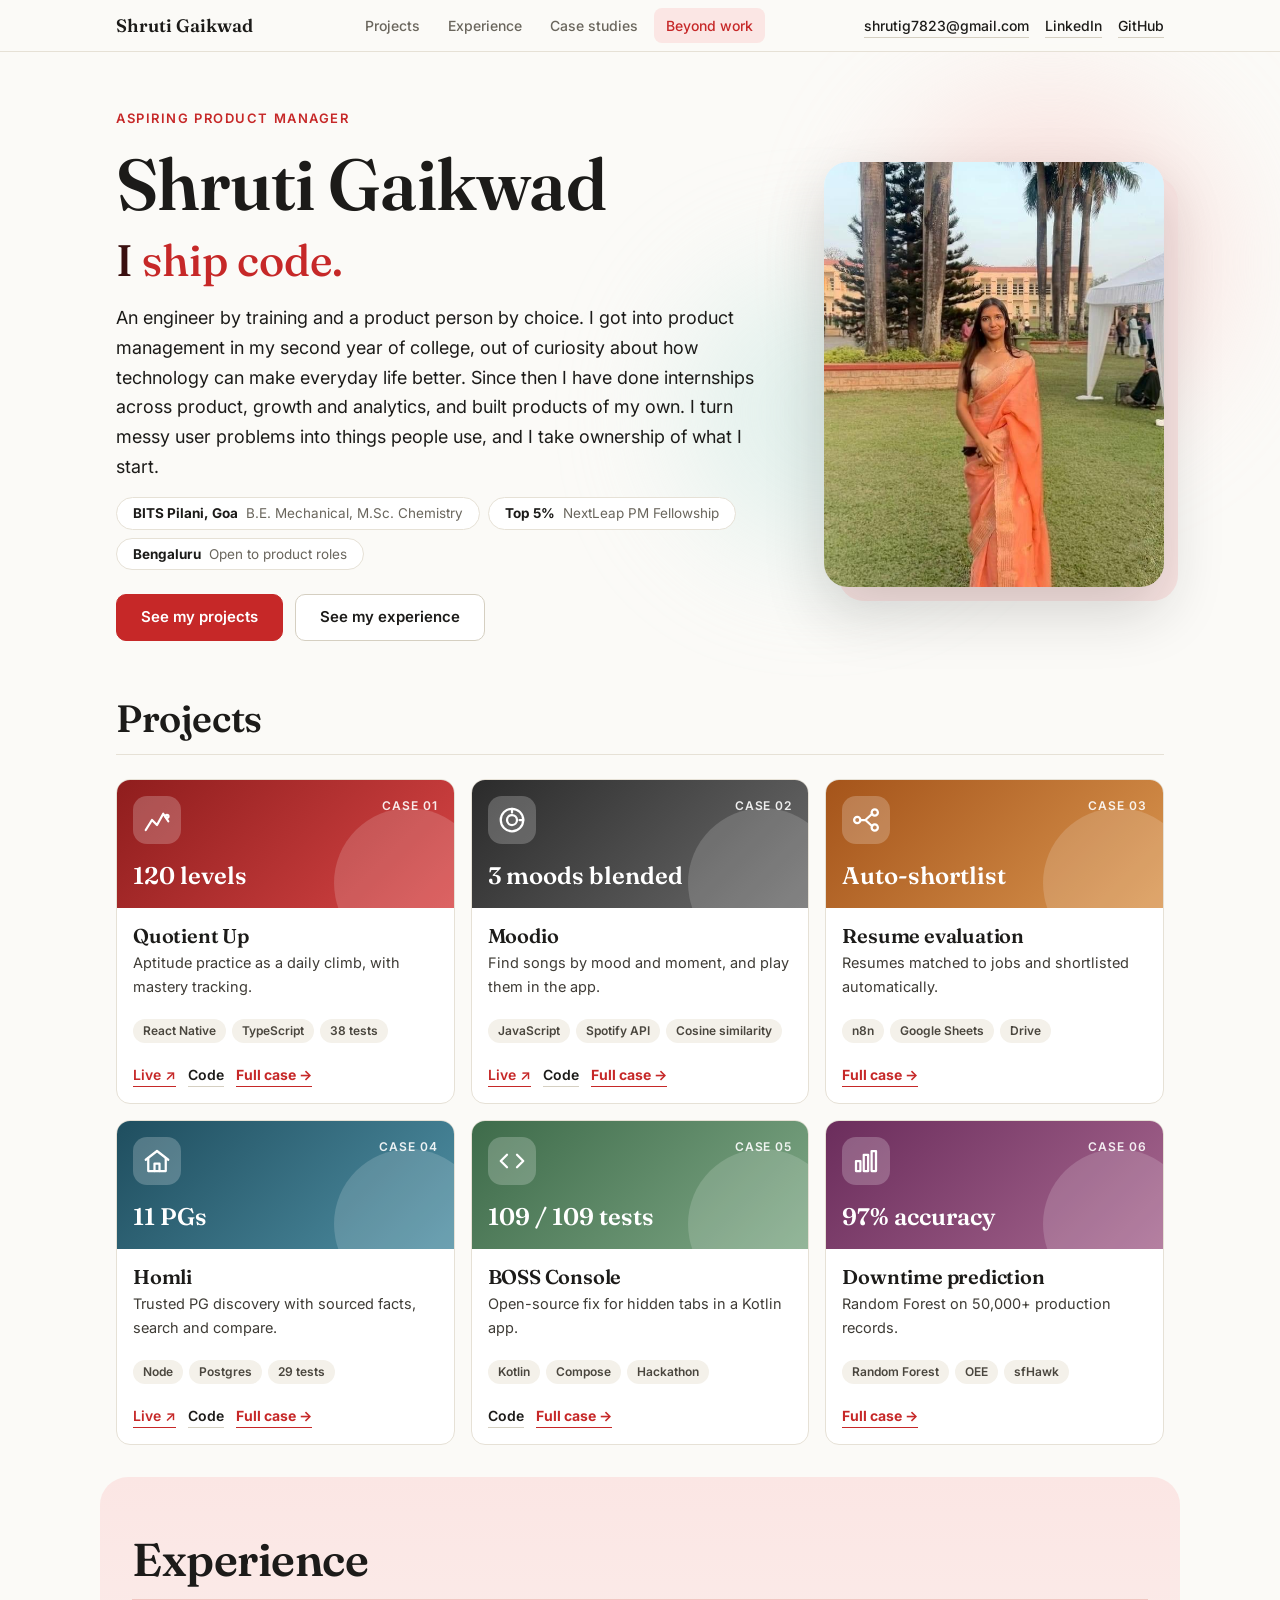
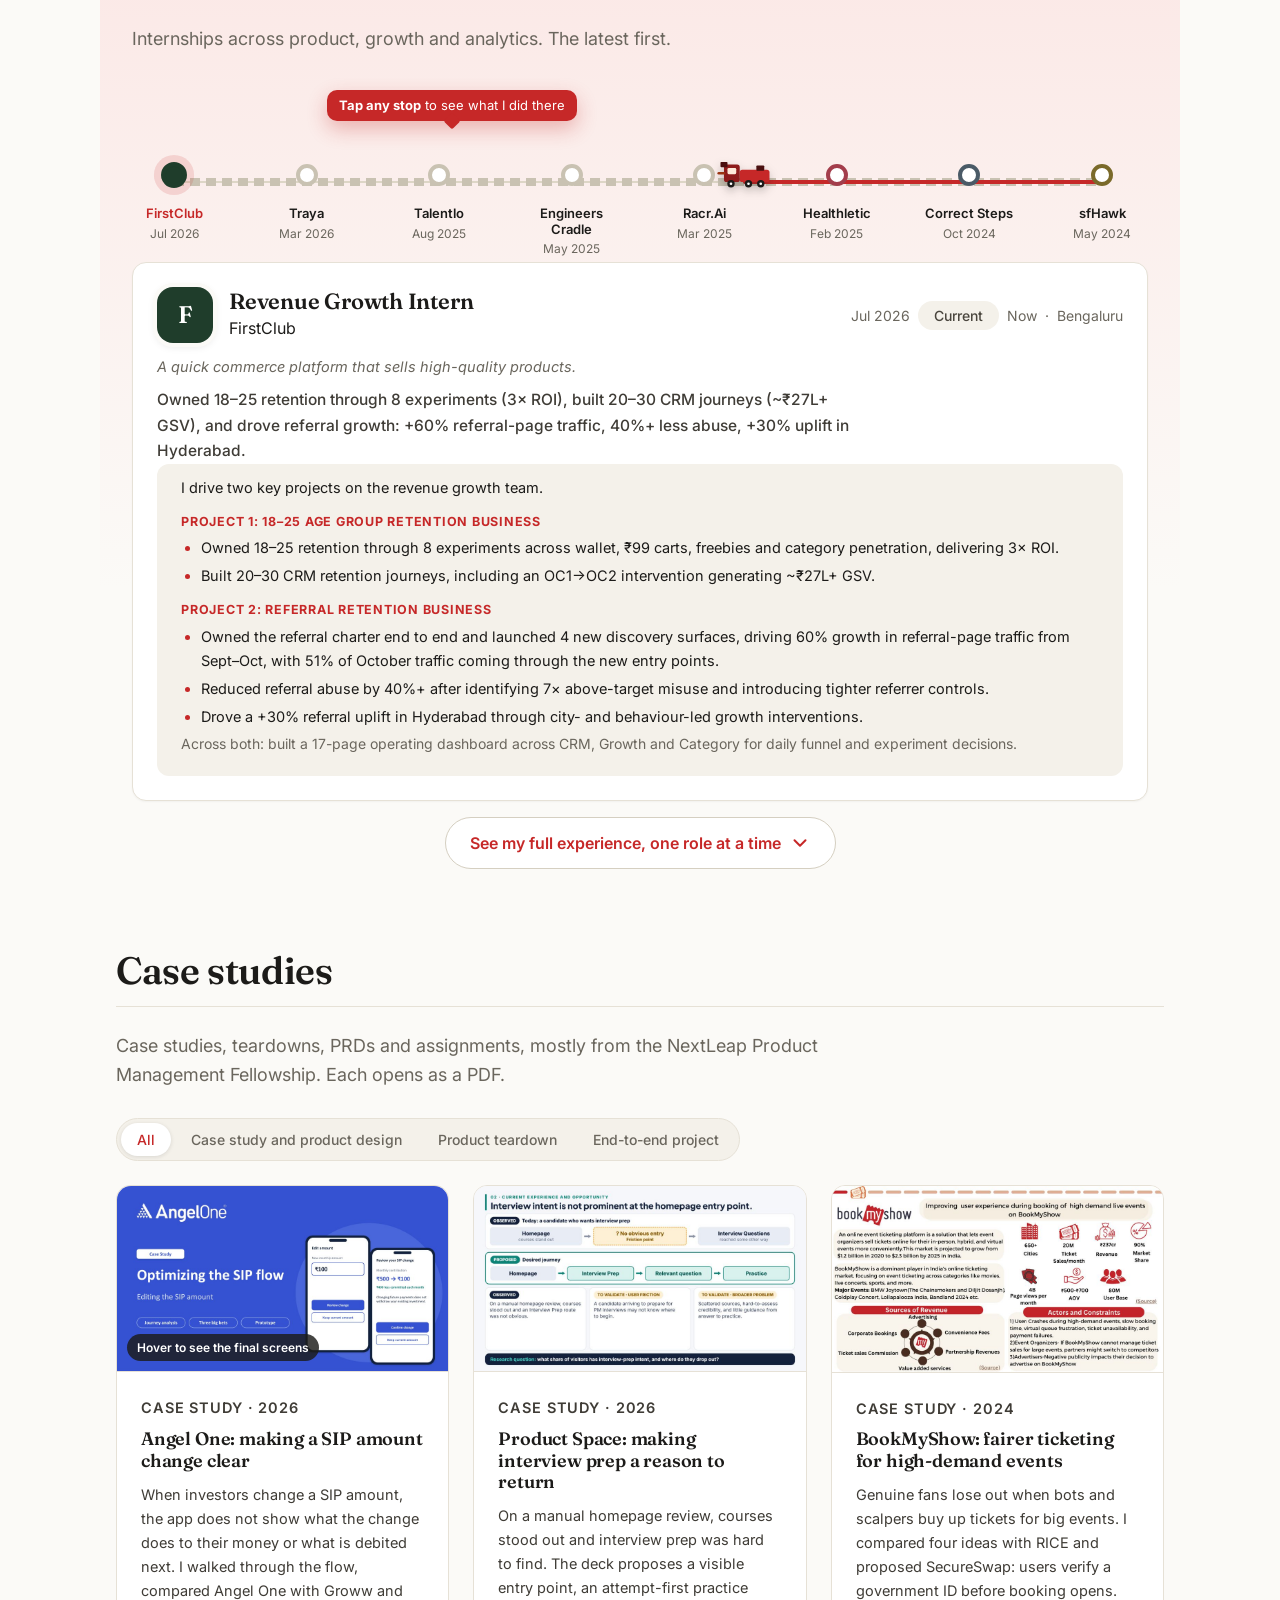
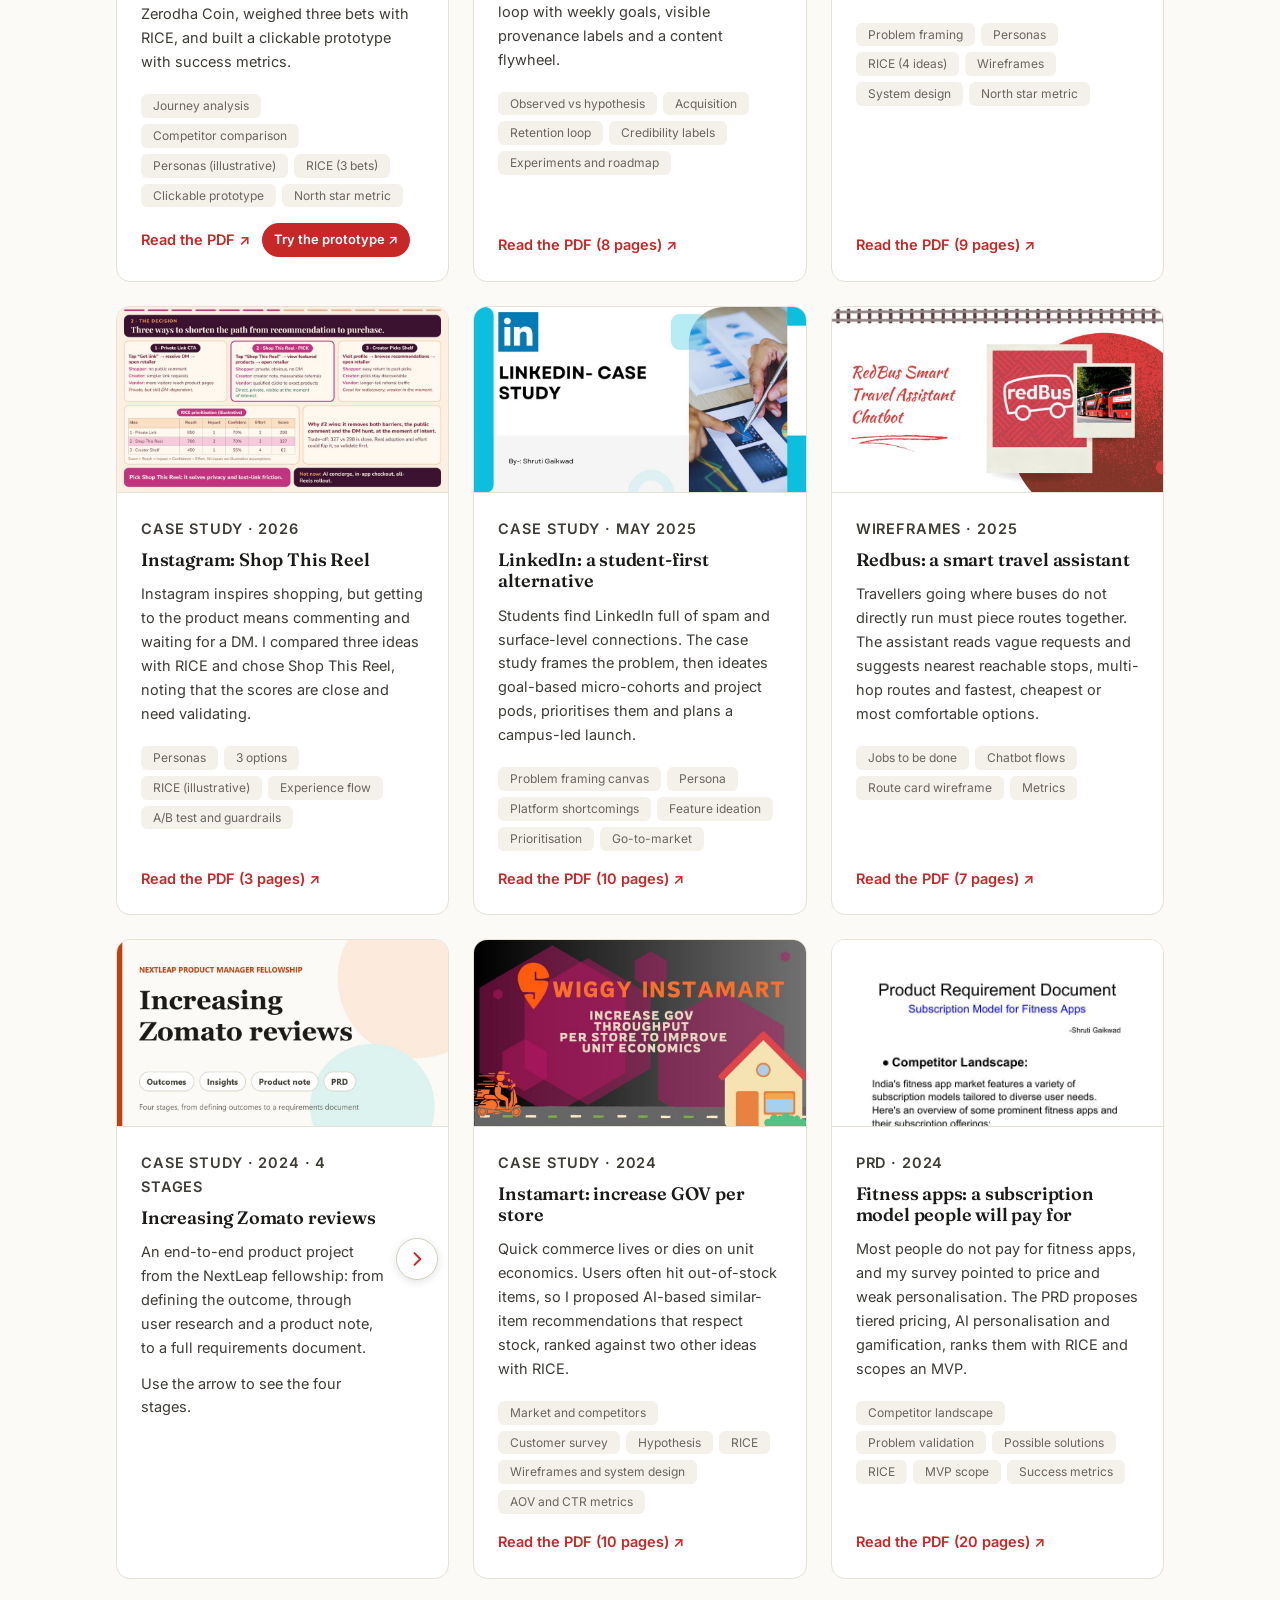
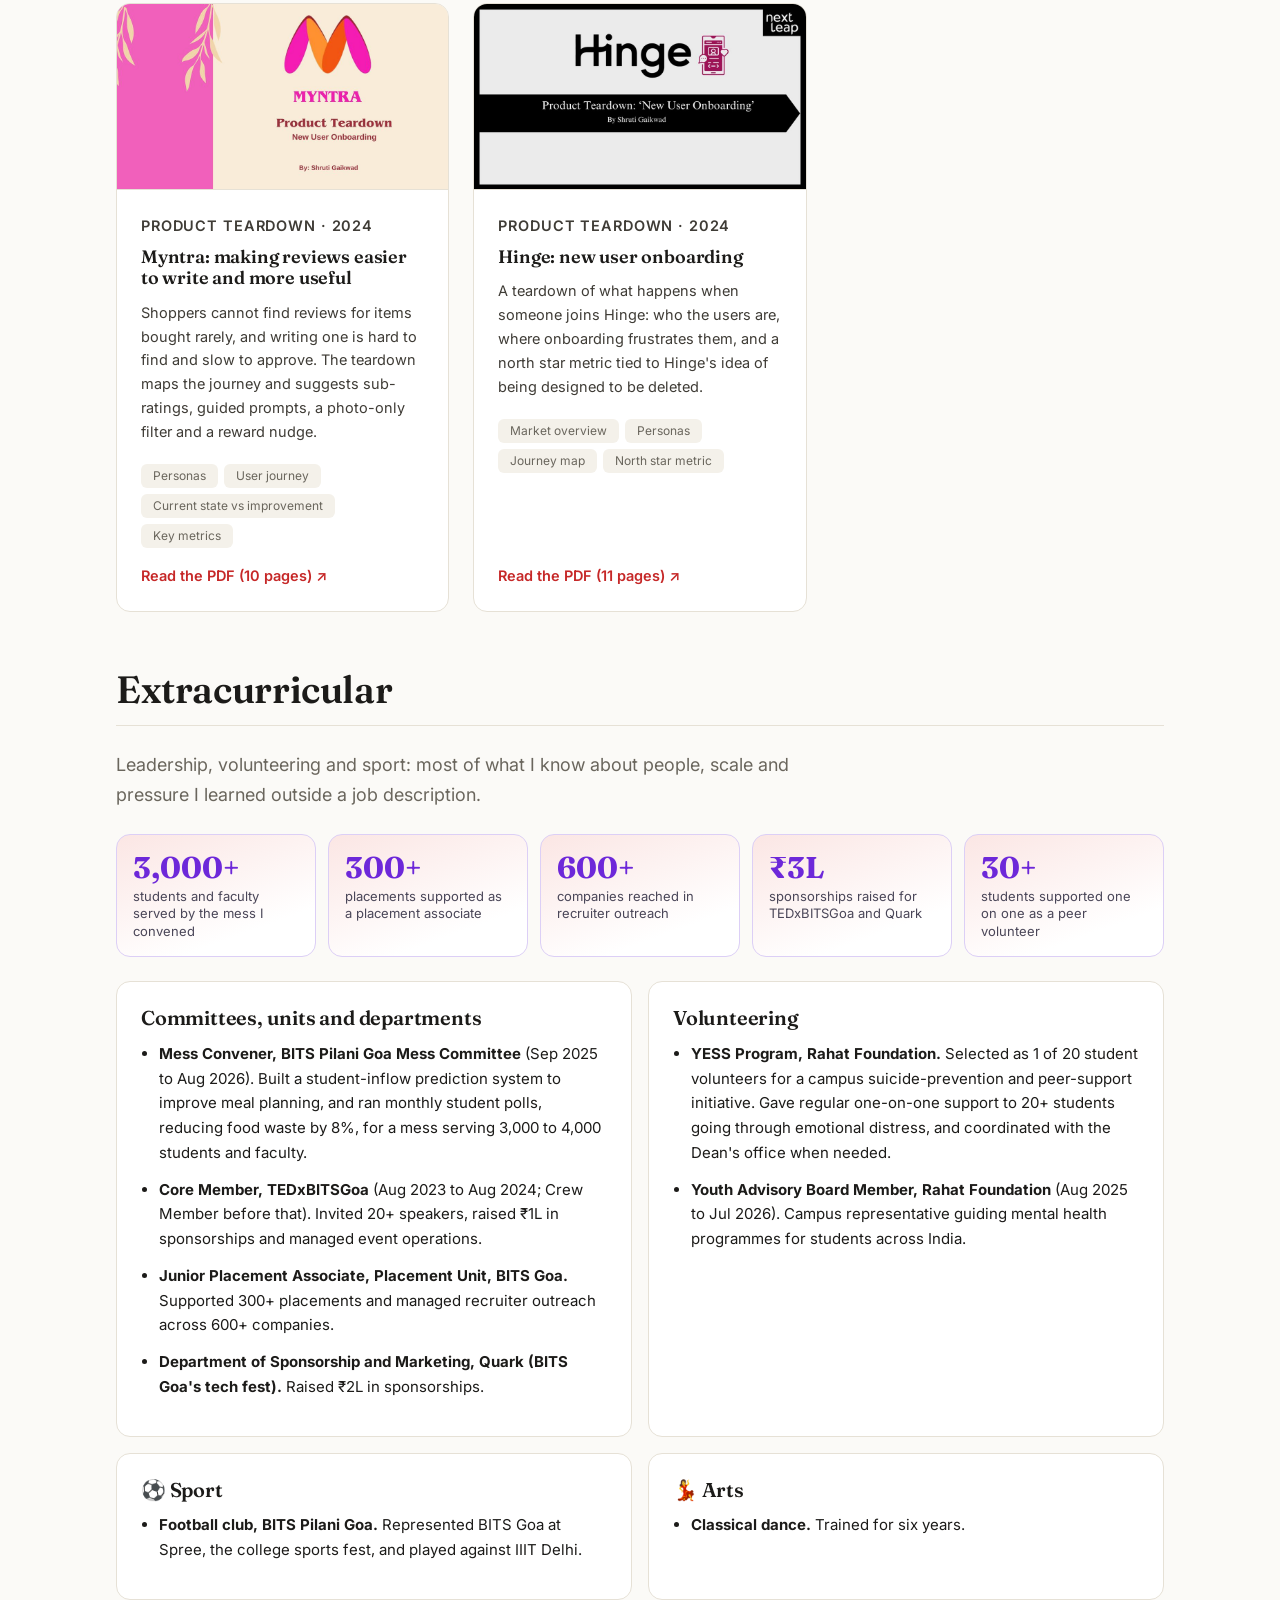
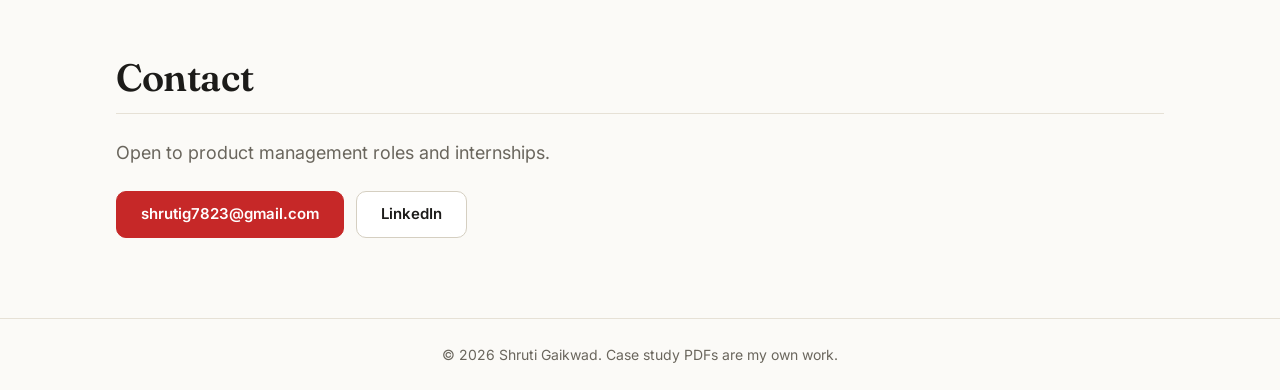
==== index.html @ 6574e2c7 "Back to the original cream editorial look, with red instead of orange Co-Authored-By: Claude Sonnet " ====
<!doctype html>
<html lang="en">
<head>
  <meta charset="utf-8">
  <meta name="viewport" content="width=device-width, initial-scale=1">
  <title>Shruti Gaikwad | Product Management Portfolio</title>
  <meta name="description" content="Portfolio of Shruti Gaikwad, an aspiring product manager: internships, Homli (a PG discovery product), and product case studies, teardowns and PRDs.">
  <meta name="theme-color" content="#FBFAF7">
  <meta property="og:title" content="Shruti Gaikwad | Product Management Portfolio">
  <meta property="og:description" content="Internships, Homli, and product case studies, teardowns and PRDs.">
  <meta property="og:type" content="website">
  <link rel="icon" href="data:image/svg+xml,%3Csvg xmlns='http://www.w3.org/2000/svg' viewBox='0 0 64 64'%3E%3Crect width='64' height='64' rx='14' fill='%23C2410C'/%3E%3Ctext x='32' y='43' font-size='32' font-family='Georgia,serif' font-weight='700' text-anchor='middle' fill='white'%3ESG%3C/text%3E%3C/svg%3E">
  <link rel="preconnect" href="https://fonts.googleapis.com">
  <link rel="preconnect" href="https://fonts.gstatic.com" crossorigin>
  <link href="https://fonts.googleapis.com/css2?family=Fraunces:opsz,wght@9..144,500;9..144,600&family=Inter:wght@400;500;600&display=swap" rel="stylesheet">
  <link rel="stylesheet" href="styles.css">
</head>
<body>
  <a class="skip" href="#main">Skip to content</a>

  <header class="site-header">
    <div class="wrap bar">
      <a class="logo" href="#top">Shruti Gaikwad</a>
      <nav aria-label="Main">
        <a href="#projects" data-nav="projects">Projects</a>
        <a href="#experience" data-nav="experience">Experience</a>
        <a href="#case-studies" data-nav="case-studies">Case studies</a>
        <a href="#extracurricular" data-nav="extracurricular">Beyond work</a>
      </nav>
      <div class="bar-links">
        <a href="mailto:shrutig7823@gmail.com">shrutig7823@gmail.com</a>
        <a href="https://www.linkedin.com/in/shruti-g-526382284" target="_blank" rel="noopener">LinkedIn</a>
        <a href="https://github.com/shrutig7823" target="_blank" rel="noopener">GitHub</a>
      </div>
    </div>
  </header>

  <main id="main">
    <section class="hero wrap" id="top">
      <span class="blob b1" aria-hidden="true"></span><span class="blob b2" aria-hidden="true"></span>
      <div class="hero-grid">
        <div class="hero-text">
          <p class="kicker">Aspiring Product Manager</p>
          <h1>Shruti Gaikwad</h1>
          <p class="tagline" aria-live="off">I <span class="rot" id="rot" data-words='["build products","ship code","take ownership","run campus operations","chase metrics","love messy problems"]'>build products</span><span class="dot-end">.</span></p>
          <p class="lede">An engineer by training and a product person by choice. I got into product management in my second year of college, out of curiosity about how technology can make everyday life better. Since then I have done internships across product, growth and analytics, and built products of my own. I turn messy user problems into things people use, and I take ownership of what I start.</p>
          <ul class="facts" aria-label="Education and recognition"><li><b>BITS Pilani, Goa</b> B.E. Mechanical, M.Sc. Chemistry</li><li><b>Top 5%</b> NextLeap PM Fellowship</li><li><b>Bengaluru</b> Open to product roles</li></ul>
          <p class="actions">
            <a class="btn primary" href="#projects">See my projects</a>
            <a class="btn" href="#experience">See my experience</a>
          </p>
        </div>
        <figure class="hero-photo"><img src="assets/img/shruti-portrait.jpg" alt="Shruti Gaikwad" width="420" height="520" onerror="this.parentNode.hidden=true"></figure>
      </div>
    </section>


            <section class="wrap" id="projects">
      <h2 class="reveal">Projects</h2>
<div class="gallery">
        <article class="pcard c1 reveal">
          <a class="pcard-top" href="https://quotient-up.netlify.app" target="_blank" rel="noopener" aria-label="Open Quotient Up"><span class="pcard-ic"><svg viewBox="0 0 24 24" width="30" height="30" fill="none" stroke="currentColor" stroke-width="1.8" stroke-linecap="round" stroke-linejoin="round" aria-hidden="true"><path d="M3 20l5-8 4 4 5-9 4 6"/><circle cx="20" cy="9" r="1.2"/></svg></span><span class="pcard-case">Case 01</span><b class="pcard-stat">120 levels</b></a>
          <div class="pcard-body"><h3>Quotient Up</h3><p>Aptitude practice as a daily climb, with mastery tracking.</p>
            <p class="chips"><span>React Native</span><span>TypeScript</span><span>38 tests</span></p>
            <p class="pcard-actions"><a class="pl" href="https://quotient-up.netlify.app" target="_blank" rel="noopener">Live &#8599;</a><a href="https://github.com/shrutig7823/quotient-up" target="_blank" rel="noopener">Code</a><a class="fullcase" href="#aptitude" data-open="aptitude">Full case &rarr;</a></p>
          </div>
        </article>
        <article class="pcard c3 reveal">
          <a class="pcard-top" href="https://shrutig7823.github.io/song-recommender/" target="_blank" rel="noopener" aria-label="Open Moodio"><span class="pcard-ic"><svg viewBox="0 0 24 24" width="30" height="30" fill="none" stroke="currentColor" stroke-width="1.8" stroke-linecap="round" stroke-linejoin="round" aria-hidden="true"><circle cx="12" cy="12" r="9"/><circle cx="12" cy="12" r="4"/><path d="M12 3v3M21 12h-3"/></svg></span><span class="pcard-case">Case 02</span><b class="pcard-stat">3 moods blended</b></a>
          <div class="pcard-body"><h3>Moodio</h3><p>Find songs by mood and moment, and play them in the app.</p>
            <p class="chips"><span>JavaScript</span><span>Spotify API</span><span>Cosine similarity</span></p>
            <p class="pcard-actions"><a class="pl" href="https://shrutig7823.github.io/song-recommender/" target="_blank" rel="noopener">Live &#8599;</a><a href="https://github.com/shrutig7823/song-recommender" target="_blank" rel="noopener">Code</a><a class="fullcase" href="#moodio" data-open="moodio">Full case &rarr;</a></p>
          </div>
        </article>
        <article class="pcard c4 reveal">
          <a class="pcard-top" href="#jobflow" data-open="jobflow" aria-label="Open the full case"><span class="pcard-ic"><svg viewBox="0 0 24 24" width="30" height="30" fill="none" stroke="currentColor" stroke-width="1.8" stroke-linecap="round" stroke-linejoin="round" aria-hidden="true"><circle cx="5" cy="12" r="2.5"/><circle cx="19" cy="6" r="2.5"/><circle cx="19" cy="18" r="2.5"/><path d="M7.5 12h4l5.5-5M11.5 12l5.5 5"/></svg></span><span class="pcard-case">Case 03</span><b class="pcard-stat">Auto-shortlist</b></a>
          <div class="pcard-body"><h3>Resume evaluation</h3><p>Resumes matched to jobs and shortlisted automatically.</p>
            <p class="chips"><span>n8n</span><span>Google Sheets</span><span>Drive</span></p>
            <p class="pcard-actions"><a class="fullcase" href="#jobflow" data-open="jobflow">Full case &rarr;</a></p>
            
          </div>
        </article>
        <article class="pcard c2 reveal">
          <a class="pcard-top" href="https://shrutig7823.github.io/Homli/" target="_blank" rel="noopener" aria-label="Open Homli"><span class="pcard-ic"><svg viewBox="0 0 24 24" width="30" height="30" fill="none" stroke="currentColor" stroke-width="1.8" stroke-linecap="round" stroke-linejoin="round" aria-hidden="true"><path d="M3 11l9-7 9 7"/><path d="M5 10v10h14V10"/><path d="M10 20v-6h4v6"/></svg></span><span class="pcard-case">Case 04</span><b class="pcard-stat">11 PGs</b></a>
          <div class="pcard-body"><h3>Homli</h3><p>Trusted PG discovery with sourced facts, search and compare.</p>
            <p class="chips"><span>Node</span><span>Postgres</span><span>29 tests</span></p>
            <p class="pcard-actions"><a class="pl" href="https://shrutig7823.github.io/Homli/" target="_blank" rel="noopener">Live &#8599;</a><a href="https://github.com/shrutig7823/Homli" target="_blank" rel="noopener">Code</a><a class="fullcase" href="#homli" data-open="homli">Full case &rarr;</a></p>
          </div>
        </article>
        <article class="pcard c5 reveal">
          <a class="pcard-top" href="https://github.com/shrutig7823/BossConsole/commit/1f1103f0c1a7d6bbb260a485410fb74e6214f1e1" target="_blank" rel="noopener" aria-label="Open BOSS Console"><span class="pcard-ic"><svg viewBox="0 0 24 24" width="30" height="30" fill="none" stroke="currentColor" stroke-width="1.8" stroke-linecap="round" stroke-linejoin="round" aria-hidden="true"><path d="M8 7l-5 5 5 5"/><path d="M16 7l5 5-5 5"/></svg></span><span class="pcard-case">Case 05</span><b class="pcard-stat">109 / 109 tests</b></a>
          <div class="pcard-body"><h3>BOSS Console</h3><p>Open-source fix for hidden tabs in a Kotlin app.</p>
            <p class="chips"><span>Kotlin</span><span>Compose</span><span>Hackathon</span></p>
            <p class="pcard-actions"><a href="https://github.com/shrutig7823/BossConsole/commit/1f1103f0c1a7d6bbb260a485410fb74e6214f1e1" target="_blank" rel="noopener">Code</a><a class="fullcase" href="#boss" data-open="boss">Full case &rarr;</a></p>
          </div>
        </article>
        <article class="pcard c6 reveal">
          <a class="pcard-top" href="#downtime" data-open="downtime" aria-label="Open the full case"><span class="pcard-ic"><svg viewBox="0 0 24 24" width="30" height="30" fill="none" stroke="currentColor" stroke-width="1.8" stroke-linecap="round" stroke-linejoin="round" aria-hidden="true"><rect x="4" y="12" width="3.5" height="8"/><rect x="10.2" y="7" width="3.5" height="13"/><rect x="16.5" y="4" width="3.5" height="16"/></svg></span><span class="pcard-case">Case 06</span><b class="pcard-stat">97% accuracy</b></a>
          <div class="pcard-body"><h3>Downtime prediction</h3><p>Random Forest on 50,000+ production records.</p>
            <p class="chips"><span>Random Forest</span><span>OEE</span><span>sfHawk</span></p>
            <p class="pcard-actions"><a class="fullcase" href="#downtime" data-open="downtime">Full case &rarr;</a></p>
            
          </div>
        </article>
      
      </div>
    </section>

    <section class="wrap xp-section" id="experience">
      <h2 class="reveal">Experience</h2>
      <p class="lede reveal xp-lede">Internships across product, growth and analytics. The latest first.</p>
      <div class="journey" id="journey" data-n="8">
      <div class="jscroll">
        <div class="rail">
          <div class="jtip" id="jtip" role="note"><b>Tap any stop</b> to see what I did there</div>
          <div class="track" aria-hidden="true"><span class="line"></span><span class="lit" id="lit"></span></div>
          <button type="button" class="stop" style="--x:100.00%;--c:#7A6A2A" data-i="0" aria-label="sfHawk, Sales &amp; Digital Marketing Intern, May 2024 to Nov 2024"><span class="dot"></span><span class="sname">sfHawk</span><span class="sdate">May 2024</span></button>
          <button type="button" class="stop" style="--x:85.71%;--c:#4A5A66" data-i="1" aria-label="Correct Steps Consultancy, Product Management Intern, Oct 2024 to Nov 2024"><span class="dot"></span><span class="sname">Correct Steps</span><span class="sdate">Oct 2024</span></button>
          <button type="button" class="stop" style="--x:71.43%;--c:#A33D4B" data-i="2" aria-label="Healthletic Lifestyle, Product Analyst Intern, Feb 2025 to Mar 2025"><span class="dot"></span><span class="sname">Healthletic</span><span class="sdate">Feb 2025</span></button>
          <button type="button" class="stop" style="--x:57.14%;--c:#6B3A7D" data-i="3" aria-label="Racr.Ai, Growth Intern, Mar 2025 to May 2025"><span class="dot"></span><span class="sname">Racr.Ai</span><span class="sdate">Mar 2025</span></button>
          <button type="button" class="stop" style="--x:42.86%;--c:#8A4B1F" data-i="4" aria-label="Engineers Cradle, Product Management Intern, May 2025 to Aug 2025"><span class="dot"></span><span class="sname">Engineers Cradle</span><span class="sdate">May 2025</span></button>
          <button type="button" class="stop" style="--x:28.57%;--c:#3B4A8C" data-i="5" aria-label="Talentlo, Associate Product Management Intern, Aug 2025 to Nov 2025"><span class="dot"></span><span class="sname">Talentlo</span><span class="sdate">Aug 2025</span></button>
          <button type="button" class="stop" style="--x:14.29%;--c:#2F6B5A" data-i="6" aria-label="Traya, Product Management Intern, Mar 2026 to Jun 2026"><span class="dot"></span><span class="sname">Traya</span><span class="sdate">Mar 2026</span></button>
          <button type="button" class="stop now" style="--x:0.00%;--c:#1F3D2B" data-i="7" aria-label="FirstClub, Revenue Growth Intern, Jul 2026 to Now"><span class="dot"></span><span class="sname">FirstClub</span><span class="sdate">Jul 2026</span></button>
          <div class="train" id="train" aria-hidden="true"><span class="here">You are here</span><svg viewBox="0 0 64 32" width="56" height="28" aria-hidden="true"><rect x="2" y="10" width="34" height="14" rx="3" fill="#C62828"/><rect x="36" y="4" width="18" height="20" rx="3" fill="#8E1B1B"/><rect x="40" y="8" width="10" height="7" rx="1.5" fill="#FDE9D9"/><rect x="50" y="1" width="8" height="6" rx="1" fill="#4A0F0F"/><rect x="8" y="5" width="9" height="6" rx="1" fill="#4A0F0F"/><circle cx="12" cy="26" r="4.2" fill="#1C1B19"/><circle cx="26" cy="26" r="4.2" fill="#1C1B19"/><circle cx="46" cy="26" r="4.2" fill="#1C1B19"/><circle cx="12" cy="26" r="1.5" fill="#fff"/><circle cx="26" cy="26" r="1.5" fill="#fff"/><circle cx="46" cy="26" r="1.5" fill="#fff"/><path d="M54 14h6" stroke="#9A3412" stroke-width="3" stroke-linecap="round"/></svg></div>
        </div>
      </div>
      <div class="jpanel" id="jpanel" aria-live="polite">
        <article class="jitem" data-i="0" style="--c:#7A6A2A" data-off>
          <div class="jhead"><span class="logo-tile" style="background:#7A6A2A" aria-hidden="true">s</span><div><h3>Sales &amp; Digital Marketing Intern</h3><p class="xp-co">sfHawk</p></div><p class="jdates"><span>May 2024</span><span class="pill">7 mos</span><span>Nov 2024</span></p></div>
          <p class="xp-about">An Industry 4.0 device installed on multiple shop-floor machines. It collects data and gives clients dashboards to raise OEE and reduce downtime.</p>
          <p class="xp-text">Closed a ₹5L B2B deal from 250+ calls while contributing to digital acquisition and GTM initiatives.</p>
          <div class="jbody"><p>I worked across sales and digital marketing.</p><h5>Sales</h5><ul><li>Made 250+ sales calls.</li><li>Converted one client that brought the company ₹5L in revenue. The account later expanded to ₹15L.</li></ul><h5>Digital marketing and SEO</h5><ul><li>Improved on-page and off-page SEO, including backlinking.</li><li>Worked on the Google My Business profile.</li></ul></div>
        </article>
        <article class="jitem" data-i="1" style="--c:#4A5A66" data-off>
          <div class="jhead"><span class="logo-tile" style="background:#4A5A66" aria-hidden="true">C</span><div><h3>Product Management Intern</h3><p class="xp-co">Correct Steps Consultancy</p></div><p class="jdates"><span>Oct 2024</span><span class="pill">2 mos</span><span>Nov 2024</span><span class="jloc">Remote</span></p></div>
          <p class="xp-about">A consulting company that builds products and offers product development, improvement and engineering services.</p>
          <p class="xp-text">Designed the 0→1 roadmap, user journeys, wireframes, and prototype for a travel aggregator MVP.</p>
          <div class="jbody"><p>The team was building a platform for ticket and train bookings, and I worked on how it would look and what it would do.</p><ul><li>Built the website prototype for the platform.</li><li>Worked on the UI.</li><li>Devised the features and use cases, and drew up the roadmap and user journeys for the travel aggregator MVP.</li></ul></div>
        </article>
        <article class="jitem" data-i="2" style="--c:#A33D4B" data-off>
          <div class="jhead"><span class="logo-tile" style="background:#A33D4B" aria-hidden="true">H</span><div><h3>Product Analyst Intern</h3><p class="xp-co">Healthletic Lifestyle</p></div><p class="jdates"><span>Feb 2025</span><span class="pill">2 mos</span><span>Mar 2025</span><span class="jloc">Remote</span></p></div>
          <p class="xp-about">An app curated to help people build a better lifestyle and better habits.</p>
          <p class="xp-text">Conducted 60+ user research interactions, built a guided meditation MVP, and reduced time-to-market by 25% through prioritization.</p>
          <div class="jbody"><p>I worked on the product side of a health and wellness app, from research to what shipped.</p><ul><li>Worked on the subscription feature to retain more users.</li><li>Shaped the overall structure of the app, so people can find and use what matters to them.</li><li>Ran 60+ user research interactions, built a guided meditation MVP, and prioritised to cut time-to-market by 25%.</li></ul></div>
        </article>
        <article class="jitem" data-i="3" style="--c:#6B3A7D" data-off>
          <div class="jhead"><span class="logo-tile" style="background:#6B3A7D" aria-hidden="true">R</span><div><h3>Growth Intern</h3><p class="xp-co">Racr.Ai</p></div><p class="jdates"><span>Mar 2025</span><span class="pill">3 mos</span><span>May 2025</span><span class="jloc">Remote</span></p></div>
          <p class="xp-about">An answer engine.</p>
          <p class="xp-text">Worked across pricing, UX, SEO, and GTM, driving 18% higher lead conversion and 30% growth in organic reach.</p>
          <div class="jbody"><p>I worked on how people find the product, what it costs, and how easy it is to use.</p><ul><li>Ran 10+ SEO backlink campaigns, which grew organic reach by 30% and made the product easier to find.</li><li>Created the pricing strategy and a fair-use policy, so pricing matched what users expect and what the market does.</li><li>Reviewed 15 product dashboards and fixed 20+ usability problems, making the product easier and more engaging to use.</li><li>Ran an optimised go-to-market plan that lifted lead conversion by 18% and product visibility by 4%.</li></ul></div>
        </article>
        <article class="jitem" data-i="4" style="--c:#8A4B1F" data-off>
          <div class="jhead"><span class="logo-tile" style="background:#8A4B1F" aria-hidden="true">E</span><div><h3>Product Management Intern</h3><p class="xp-co">Engineers Cradle</p></div><p class="jdates"><span>May 2025</span><span class="pill">4 mos</span><span>Aug 2025</span><span class="jloc">Pune</span></p></div>
          <p class="xp-about">A platform where people learn about technology and recent developments.</p>
          <p class="xp-text">Shipped 10+ features across research, PRDs, prioritization, QA, and stakeholder management, reducing rework by 30%.</p>
          <div class="jbody"><p>I owned the product process from research to release.</p><ul><li>Delivered 10+ features, leading research, PRDs, KPIs and stakeholder collaboration, reducing rework by 30%.</li><li>Conducted 5 user surveys and 20 interviews to identify and prioritise roadmap features, resulting in 10+ PRDs.</li><li>Led QA to resolve 100+ UI/UX issues.</li></ul></div>
        </article>
        <article class="jitem" data-i="5" style="--c:#3B4A8C" data-off>
          <div class="jhead"><span class="logo-tile" style="background:#3B4A8C" aria-hidden="true">T</span><div><h3>Associate Product Management Intern</h3><p class="xp-co">Talentlo</p></div><p class="jdates"><span>Aug 2025</span><span class="pill">4 mos</span><span>Nov 2025</span><span class="jloc">Remote</span></p></div>
          <p class="xp-about">An AI decision engine for hiring teams that screens applicants and delivers a ranked, explained shortlist.</p>
          <p class="xp-text">Built an agentic AI candidate-matching workflow using recruiter prompts and structured inputs to improve recommendation relevance.</p>
          <div class="jbody"><p>I worked on recruiter-facing AI matching as an associate product manager.</p><ul><li>Built an agentic AI matching workflow using recruiter prompts and inputs, improving recommendation relevance by 9%.</li><li>Designed LLM-based ranking logic across recruiter use cases, reducing average screening time by 15 minutes.</li><li>Structured 2 client contracts and defined clear payment terms to support scalable partnerships.</li></ul></div>
        </article>
        <article class="jitem" data-i="6" style="--c:#2F6B5A" data-off>
          <div class="jhead"><span class="logo-tile" style="background:#2F6B5A" aria-hidden="true">T</span><div><h3>Product Management Intern</h3><p class="xp-co">Traya</p></div><p class="jdates"><span>Mar 2026</span><span class="pill">4 mos</span><span>Jun 2026</span><span class="jloc">Mumbai</span></p></div>
          <p class="xp-about">A hair-care and healthcare company that sells curated medicine kits based on a hair test.</p>
          <p class="xp-text">Owned female-acquisition experiments end to end across Web and App, improving conversion by +5pp and +3pp, and led 11+ funnel RCAs that recovered 6% of impacted revenue.</p>
          <div class="jbody"><p>I was part of the female acquisition team, working on the web and the app to increase acquisitions.</p><ul><li>Owned female-acquisition experiments end to end across Web and App, from hypothesis to launch through the CEP and CMS.</li><li>Shipped expectation-setting and regime-builder components, improving conversion by +5pp and +3pp respectively.</li><li>Led 11+ funnel root-cause analyses and automated reporting, cutting manual effort by 80% and recovering about 6% of impacted revenue.</li></ul></div>
        </article>
        <article class="jitem" data-i="7" style="--c:#1F3D2B">
          <div class="jhead"><span class="logo-tile" style="background:#1F3D2B" aria-hidden="true">F</span><div><h3>Revenue Growth Intern</h3><p class="xp-co">FirstClub</p></div><p class="jdates"><span>Jul 2026</span><span class="pill">Current</span><span>Now</span><span class="jloc">Bengaluru</span></p></div>
          <p class="xp-about">A quick commerce platform that sells high-quality products.</p>
          <p class="xp-text">Owned 18–25 retention through 8 experiments (3× ROI), built 20–30 CRM journeys (~₹27L+ GSV), and drove referral growth: +60% referral-page traffic, 40%+ less abuse, +30% uplift in Hyderabad.</p>
          <div class="jbody"><p>I drive two key projects on the revenue growth team.</p><h5>Project 1: 18–25 age group retention business</h5><ul><li>Owned 18–25 retention through 8 experiments across wallet, ₹99 carts, freebies and category penetration, delivering 3× ROI.</li><li>Built 20–30 CRM retention journeys, including an OC1→OC2 intervention generating ~₹27L+ GSV.</li></ul><h5>Project 2: Referral retention business</h5><ul><li>Owned the referral charter end to end and launched 4 new discovery surfaces, driving 60% growth in referral-page traffic from Sept–Oct, with 51% of October traffic coming through the new entry points.</li><li>Reduced referral abuse by 40%+ after identifying 7× above-target misuse and introducing tighter referrer controls.</li><li>Drove a +30% referral uplift in Hyderabad through city- and behaviour-led growth interventions.</li></ul><p class="also">Across both: built a 17-page operating dashboard across CRM, Growth and Category for daily funnel and experiment decisions.</p></div>
        </article>
      </div>
    </div>
    <details class="allxp" id="allxp">
      <summary><span>See my full experience, one role at a time</span><svg viewBox="0 0 24 24" width="22" height="22" fill="none" stroke="currentColor" stroke-width="2.2" stroke-linecap="round" stroke-linejoin="round" aria-hidden="true"><path d="M6 9l6 6 6-6"/></svg></summary>
      <div class="allxp-list">
        <details class="xpfull" style="--c:#1F3D2B" open><summary><span class="xs-role">Revenue Growth Intern</span><span class="xs-co">FirstClub</span><span class="xs-dates">Jul 2026 &ndash; Now</span></summary><div class="xpfull-body"><p class="xp-about">A quick commerce platform that sells high-quality products.</p><p class="xp-text">Owned 18–25 retention through 8 experiments (3× ROI), built 20–30 CRM journeys (~₹27L+ GSV), and drove referral growth: +60% referral-page traffic, 40%+ less abuse, +30% uplift in Hyderabad.</p><div class="jbody"><p>I drive two key projects on the revenue growth team.</p><h5>Project 1: 18–25 age group retention business</h5><ul><li>Owned 18–25 retention through 8 experiments across wallet, ₹99 carts, freebies and category penetration, delivering 3× ROI.</li><li>Built 20–30 CRM retention journeys, including an OC1→OC2 intervention generating ~₹27L+ GSV.</li></ul><h5>Project 2: Referral retention business</h5><ul><li>Owned the referral charter end to end and launched 4 new discovery surfaces, driving 60% growth in referral-page traffic from Sept–Oct, with 51% of October traffic coming through the new entry points.</li><li>Reduced referral abuse by 40%+ after identifying 7× above-target misuse and introducing tighter referrer controls.</li><li>Drove a +30% referral uplift in Hyderabad through city- and behaviour-led growth interventions.</li></ul><p class="also">Across both: built a 17-page operating dashboard across CRM, Growth and Category for daily funnel and experiment decisions.</p></div></div></details>
        <details class="xpfull" style="--c:#2F6B5A"><summary><span class="xs-role">Product Management Intern</span><span class="xs-co">Traya</span><span class="xs-dates">Mar 2026 &ndash; Jun 2026</span></summary><div class="xpfull-body"><p class="xp-about">A hair-care and healthcare company that sells curated medicine kits based on a hair test.</p><p class="xp-text">Owned female-acquisition experiments end to end across Web and App, improving conversion by +5pp and +3pp, and led 11+ funnel RCAs that recovered 6% of impacted revenue.</p><div class="jbody"><p>I was part of the female acquisition team, working on the web and the app to increase acquisitions.</p><ul><li>Owned female-acquisition experiments end to end across Web and App, from hypothesis to launch through the CEP and CMS.</li><li>Shipped expectation-setting and regime-builder components, improving conversion by +5pp and +3pp respectively.</li><li>Led 11+ funnel root-cause analyses and automated reporting, cutting manual effort by 80% and recovering about 6% of impacted revenue.</li></ul></div></div></details>
        <details class="xpfull" style="--c:#3B4A8C"><summary><span class="xs-role">Associate Product Management Intern</span><span class="xs-co">Talentlo</span><span class="xs-dates">Aug 2025 &ndash; Nov 2025</span></summary><div class="xpfull-body"><p class="xp-about">An AI decision engine for hiring teams that screens applicants and delivers a ranked, explained shortlist.</p><p class="xp-text">Built an agentic AI candidate-matching workflow using recruiter prompts and structured inputs to improve recommendation relevance.</p><div class="jbody"><p>I worked on recruiter-facing AI matching as an associate product manager.</p><ul><li>Built an agentic AI matching workflow using recruiter prompts and inputs, improving recommendation relevance by 9%.</li><li>Designed LLM-based ranking logic across recruiter use cases, reducing average screening time by 15 minutes.</li><li>Structured 2 client contracts and defined clear payment terms to support scalable partnerships.</li></ul></div></div></details>
        <details class="xpfull" style="--c:#8A4B1F"><summary><span class="xs-role">Product Management Intern</span><span class="xs-co">Engineers Cradle</span><span class="xs-dates">May 2025 &ndash; Aug 2025</span></summary><div class="xpfull-body"><p class="xp-about">A platform where people learn about technology and recent developments.</p><p class="xp-text">Shipped 10+ features across research, PRDs, prioritization, QA, and stakeholder management, reducing rework by 30%.</p><div class="jbody"><p>I owned the product process from research to release.</p><ul><li>Delivered 10+ features, leading research, PRDs, KPIs and stakeholder collaboration, reducing rework by 30%.</li><li>Conducted 5 user surveys and 20 interviews to identify and prioritise roadmap features, resulting in 10+ PRDs.</li><li>Led QA to resolve 100+ UI/UX issues.</li></ul></div></div></details>
        <details class="xpfull" style="--c:#6B3A7D"><summary><span class="xs-role">Growth Intern</span><span class="xs-co">Racr.Ai</span><span class="xs-dates">Mar 2025 &ndash; May 2025</span></summary><div class="xpfull-body"><p class="xp-about">An answer engine.</p><p class="xp-text">Worked across pricing, UX, SEO, and GTM, driving 18% higher lead conversion and 30% growth in organic reach.</p><div class="jbody"><p>I worked on how people find the product, what it costs, and how easy it is to use.</p><ul><li>Ran 10+ SEO backlink campaigns, which grew organic reach by 30% and made the product easier to find.</li><li>Created the pricing strategy and a fair-use policy, so pricing matched what users expect and what the market does.</li><li>Reviewed 15 product dashboards and fixed 20+ usability problems, making the product easier and more engaging to use.</li><li>Ran an optimised go-to-market plan that lifted lead conversion by 18% and product visibility by 4%.</li></ul></div></div></details>
        <details class="xpfull" style="--c:#A33D4B"><summary><span class="xs-role">Product Analyst Intern</span><span class="xs-co">Healthletic Lifestyle</span><span class="xs-dates">Feb 2025 &ndash; Mar 2025</span></summary><div class="xpfull-body"><p class="xp-about">An app curated to help people build a better lifestyle and better habits.</p><p class="xp-text">Conducted 60+ user research interactions, built a guided meditation MVP, and reduced time-to-market by 25% through prioritization.</p><div class="jbody"><p>I worked on the product side of a health and wellness app, from research to what shipped.</p><ul><li>Worked on the subscription feature to retain more users.</li><li>Shaped the overall structure of the app, so people can find and use what matters to them.</li><li>Ran 60+ user research interactions, built a guided meditation MVP, and prioritised to cut time-to-market by 25%.</li></ul></div></div></details>
        <details class="xpfull" style="--c:#4A5A66"><summary><span class="xs-role">Product Management Intern</span><span class="xs-co">Correct Steps Consultancy</span><span class="xs-dates">Oct 2024 &ndash; Nov 2024</span></summary><div class="xpfull-body"><p class="xp-about">A consulting company that builds products and offers product development, improvement and engineering services.</p><p class="xp-text">Designed the 0→1 roadmap, user journeys, wireframes, and prototype for a travel aggregator MVP.</p><div class="jbody"><p>The team was building a platform for ticket and train bookings, and I worked on how it would look and what it would do.</p><ul><li>Built the website prototype for the platform.</li><li>Worked on the UI.</li><li>Devised the features and use cases, and drew up the roadmap and user journeys for the travel aggregator MVP.</li></ul></div></div></details>
        <details class="xpfull" style="--c:#7A6A2A"><summary><span class="xs-role">Sales &amp; Digital Marketing Intern</span><span class="xs-co">sfHawk</span><span class="xs-dates">May 2024 &ndash; Nov 2024</span></summary><div class="xpfull-body"><p class="xp-about">An Industry 4.0 device installed on multiple shop-floor machines. It collects data and gives clients dashboards to raise OEE and reduce downtime.</p><p class="xp-text">Closed a ₹5L B2B deal from 250+ calls while contributing to digital acquisition and GTM initiatives.</p><div class="jbody"><p>I worked across sales and digital marketing.</p><h5>Sales</h5><ul><li>Made 250+ sales calls.</li><li>Converted one client that brought the company ₹5L in revenue. The account later expanded to ₹15L.</li></ul><h5>Digital marketing and SEO</h5><ul><li>Improved on-page and off-page SEO, including backlinking.</li><li>Worked on the Google My Business profile.</li></ul></div></div></details>
      </div>
    </details>
    </section>

        <section class="wrap" id="case-studies">
      <h2 class="reveal">Case studies</h2>
      <p class="lede reveal">Case studies, teardowns, PRDs and assignments, mostly from the NextLeap Product Management Fellowship. Each opens as a PDF.</p>
      </div>
      <div class="segs" id="segs" role="tablist" aria-label="Filter the documents"><button type="button" role="tab" class="seg on" data-filter="all" aria-selected="true">All</button><button type="button" role="tab" class="seg" data-filter="case" aria-selected="false">Case study and product design</button><button type="button" role="tab" class="seg" data-filter="teardown" aria-selected="false">Product teardown</button><button type="button" role="tab" class="seg" data-filter="project" aria-selected="false">End-to-end project</button></div>
      <div class="grid" id="grid">
      <article class="card has-peek" data-cat="case">
        <a class="thumb" href="assets/decks/angel-one-sip-case-study.pdf" target="_blank" rel="noopener" aria-label="Open the PDF: Angel One: making a SIP amount change clear">
          <img src="assets/img/angel-one-cover.jpg" alt="First slide of the PDF: Angel One: making a SIP amount change clear" loading="lazy" width="960" height="540">
        <span class="peek-badge">Hover to see the final screens</span></a>
        <div class="peek" aria-hidden="true"><iframe data-src="prototypes/angel-one-sip.html" title="Angel One SIP prototype preview" tabindex="-1"></iframe></div>
        <div class="card-body">
          <p class="tag">Case study · 2026</p>
          <h3>Angel One: making a SIP amount change clear</h3>
          <p>When investors change a SIP amount, the app does not show what the change does to their money or what is debited next. I walked through the flow, compared Angel One with Groww and Zerodha Coin, weighed three bets with RICE, and built a clickable prototype with success metrics.</p>
          <ul class="chips" aria-label="What it covers"><li>Journey analysis</li><li>Competitor comparison</li><li>Personas (illustrative)</li><li>RICE (3 bets)</li><li>Clickable prototype</li><li>North star metric</li></ul>
          <p class="card-link"><a href="assets/decks/angel-one-sip-case-study.pdf" target="_blank" rel="noopener">Read the PDF &#8599;</a><a class="proto" href="prototypes/angel-one-sip.html" target="_blank" rel="noopener">Try the prototype &#8599;</a></p>
        </div>
      </article>
      <article class="card" data-cat="case">
        <a class="thumb" href="assets/decks/product-space-interview-prep.pdf" target="_blank" rel="noopener" aria-label="Open the PDF: Product Space: making interview prep a reason to return">
          <img src="assets/img/product-space-content.jpg" alt="First slide of the PDF: Product Space: making interview prep a reason to return" loading="lazy" width="960" height="540">
        </a>
        <div class="card-body">
          <p class="tag">Case study · 2026</p>
          <h3>Product Space: making interview prep a reason to return</h3>
          <p>On a manual homepage review, courses stood out and interview prep was hard to find. The deck proposes a visible entry point, an attempt-first practice loop with weekly goals, visible provenance labels and a content flywheel.</p>
          <ul class="chips" aria-label="What it covers"><li>Observed vs hypothesis</li><li>Acquisition</li><li>Retention loop</li><li>Credibility labels</li><li>Experiments and roadmap</li></ul>
          <p class="card-link"><a href="assets/decks/product-space-interview-prep.pdf" target="_blank" rel="noopener">Read the PDF (8 pages) &#8599;</a></p>
        </div>
      </article>
      <article class="card" data-cat="case">
        <a class="thumb" href="assets/decks/bookmyshow-ticketing-case-study.pdf" target="_blank" rel="noopener" aria-label="Open the PDF: BookMyShow: fairer ticketing for high-demand events">
          <img src="assets/img/bookmyshow-cover.jpg" alt="First slide of the PDF: BookMyShow: fairer ticketing for high-demand events" loading="lazy" width="960" height="540">
        </a>
        <div class="card-body">
          <p class="tag">Case study · 2024</p>
          <h3>BookMyShow: fairer ticketing for high-demand events</h3>
          <p>Genuine fans lose out when bots and scalpers buy up tickets for big events. I compared four ideas with RICE and proposed SecureSwap: users verify a government ID before booking opens.</p>
          <ul class="chips" aria-label="What it covers"><li>Problem framing</li><li>Personas</li><li>RICE (4 ideas)</li><li>Wireframes</li><li>System design</li><li>North star metric</li></ul>
          <p class="card-link"><a href="assets/decks/bookmyshow-ticketing-case-study.pdf" target="_blank" rel="noopener">Read the PDF (9 pages) &#8599;</a></p>
        </div>
      </article>
      <article class="card" data-cat="case">
        <a class="thumb" href="assets/decks/shop-this-reel.pdf" target="_blank" rel="noopener" aria-label="Open the PDF: Instagram: Shop This Reel">
          <img src="assets/img/shop-this-reel-content.jpg" alt="First slide of the PDF: Instagram: Shop This Reel" loading="lazy" width="960" height="540">
        </a>
        <div class="card-body">
          <p class="tag">Case study · 2026</p>
          <h3>Instagram: Shop This Reel</h3>
          <p>Instagram inspires shopping, but getting to the product means commenting and waiting for a DM. I compared three ideas with RICE and chose Shop This Reel, noting that the scores are close and need validating.</p>
          <ul class="chips" aria-label="What it covers"><li>Personas</li><li>3 options</li><li>RICE (illustrative)</li><li>Experience flow</li><li>A/B test and guardrails</li></ul>
          <p class="card-link"><a href="assets/decks/shop-this-reel.pdf" target="_blank" rel="noopener">Read the PDF (3 pages) &#8599;</a></p>
        </div>
      </article>
      <article class="card" data-cat="case">
        <a class="thumb" href="assets/decks/linkedin-case-study.pdf" target="_blank" rel="noopener" aria-label="Open the PDF: LinkedIn: a student-first alternative">
          <img src="assets/img/linkedin-cover.jpg" alt="First slide of the PDF: LinkedIn: a student-first alternative" loading="lazy" width="960" height="540">
        </a>
        <div class="card-body">
          <p class="tag">Case study · May 2025</p>
          <h3>LinkedIn: a student-first alternative</h3>
          <p>Students find LinkedIn full of spam and surface-level connections. The case study frames the problem, then ideates goal-based micro-cohorts and project pods, prioritises them and plans a campus-led launch.</p>
          <ul class="chips" aria-label="What it covers"><li>Problem framing canvas</li><li>Persona</li><li>Platform shortcomings</li><li>Feature ideation</li><li>Prioritisation</li><li>Go-to-market</li></ul>
          <p class="card-link"><a href="assets/decks/linkedin-case-study.pdf" target="_blank" rel="noopener">Read the PDF (10 pages) &#8599;</a></p>
        </div>
      </article>
      <article class="card" data-cat="case">
        <a class="thumb" href="assets/decks/redbus-smart-assistant.pdf" target="_blank" rel="noopener" aria-label="Open the PDF: Redbus: a smart travel assistant">
          <img src="assets/img/redbus-cover.jpg" alt="First slide of the PDF: Redbus: a smart travel assistant" loading="lazy" width="960" height="540">
        </a>
        <div class="card-body">
          <p class="tag">Wireframes · 2025</p>
          <h3>Redbus: a smart travel assistant</h3>
          <p>Travellers going where buses do not directly run must piece routes together. The assistant reads vague requests and suggests nearest reachable stops, multi-hop routes and fastest, cheapest or most comfortable options.</p>
          <ul class="chips" aria-label="What it covers"><li>Jobs to be done</li><li>Chatbot flows</li><li>Route card wireframe</li><li>Metrics</li></ul>
          <p class="card-link"><a href="assets/decks/redbus-smart-assistant.pdf" target="_blank" rel="noopener">Read the PDF (7 pages) &#8599;</a></p>
        </div>
      </article>
      <article class="card zomato" data-cat="case project">
        <div class="thumb"><img src="assets/img/zomato-reviews-cover.jpg" alt="Cover: Increasing Zomato reviews, in four stages" loading="lazy" width="960" height="540"></div>
        <div class="card-body">
          <p class="tag">Case study &middot; 2024 &middot; 4 stages</p>
          <h3>Increasing Zomato reviews</h3>
          <p>An end-to-end product project from the NextLeap fellowship: from defining the outcome, through user research and a product note, to a full requirements document.</p>
          <p class="hint">Use the arrow to see the four stages.</p>
          <div class="stages" id="zomato-stages"><ol><li><span class="step-n">1</span><a href="assets/decks/zomato-1-defining-outcomes.pdf" target="_blank" rel="noopener"><b>Defining Product Outcomes</b><span>Market analysis, mapping outcomes</span><em>Open PDF (4 pages) &#8599;</em></a></li><li><span class="step-n">2</span><a href="assets/decks/zomato-2-user-insights.pdf" target="_blank" rel="noopener"><b>Deriving Insights from Users</b><span>User segmentation, user research</span><em>Open PDF (4 pages) &#8599;</em></a></li><li><span class="step-n">3</span><a href="assets/decks/zomato-3-product-note.pdf" target="_blank" rel="noopener"><b>Product Note</b><span>Wireframes, user flow, success metrics</span><em>Open PDF (9 pages) &#8599;</em></a></li><li><span class="step-n">4</span><a href="assets/decks/zomato-4-prd.pdf" target="_blank" rel="noopener"><b>Product Requirements Document</b><span>User stories, system design</span><em>Open PDF (11 pages) &#8599;</em></a></li></ol></div>
        </div>
      <button type="button" class="expander" aria-expanded="false" aria-controls="zomato-stages" aria-label="Show the four stages"><svg viewBox="0 0 24 24" width="20" height="20" fill="none" stroke="currentColor" stroke-width="2.4" stroke-linecap="round" stroke-linejoin="round" aria-hidden="true"><path d="M9 5l7 7-7 7"/></svg></button>
      </article>
      <article class="card" data-cat="case">
        <a class="thumb" href="assets/decks/swiggy-gov-throughput.pdf" target="_blank" rel="noopener" aria-label="Open the PDF: Instamart: increase GOV per store">
          <img src="assets/img/swiggy-cover.jpg" alt="First slide of the PDF: Instamart: increase GOV per store" loading="lazy" width="960" height="540">
        </a>
        <div class="card-body">
          <p class="tag">Case study · 2024</p>
          <h3>Instamart: increase GOV per store</h3>
          <p>Quick commerce lives or dies on unit economics. Users often hit out-of-stock items, so I proposed AI-based similar-item recommendations that respect stock, ranked against two other ideas with RICE.</p>
          <ul class="chips" aria-label="What it covers"><li>Market and competitors</li><li>Customer survey</li><li>Hypothesis</li><li>RICE</li><li>Wireframes and system design</li><li>AOV and CTR metrics</li></ul>
          <p class="card-link"><a href="assets/decks/swiggy-gov-throughput.pdf" target="_blank" rel="noopener">Read the PDF (10 pages) &#8599;</a></p>
        </div>
      </article>
      <article class="card" data-cat="case">
        <a class="thumb" href="assets/decks/fitness-app-prd-subscription.pdf" target="_blank" rel="noopener" aria-label="Open the PDF: Fitness apps: a subscription model people will pay for">
          <img src="assets/img/fitness-cover.jpg" alt="First slide of the PDF: Fitness apps: a subscription model people will pay for" loading="lazy" width="960" height="540">
        </a>
        <div class="card-body">
          <p class="tag">PRD · 2024</p>
          <h3>Fitness apps: a subscription model people will pay for</h3>
          <p>Most people do not pay for fitness apps, and my survey pointed to price and weak personalisation. The PRD proposes tiered pricing, AI personalisation and gamification, ranks them with RICE and scopes an MVP.</p>
          <ul class="chips" aria-label="What it covers"><li>Competitor landscape</li><li>Problem validation</li><li>Possible solutions</li><li>RICE</li><li>MVP scope</li><li>Success metrics</li></ul>
          <p class="card-link"><a href="assets/decks/fitness-app-prd-subscription.pdf" target="_blank" rel="noopener">Read the PDF (20 pages) &#8599;</a></p>
        </div>
      </article>
      <article class="card" data-cat="teardown">
        <a class="thumb" href="assets/decks/myntra-review-feature-teardown.pdf" target="_blank" rel="noopener" aria-label="Open the PDF: Myntra: making reviews easier to write and more useful">
          <img src="assets/img/myntra-cover.jpg" alt="First slide of the PDF: Myntra: making reviews easier to write and more useful" loading="lazy" width="960" height="540">
        </a>
        <div class="card-body">
          <p class="tag">Product teardown · 2024</p>
          <h3>Myntra: making reviews easier to write and more useful</h3>
          <p>Shoppers cannot find reviews for items bought rarely, and writing one is hard to find and slow to approve. The teardown maps the journey and suggests sub-ratings, guided prompts, a photo-only filter and a reward nudge.</p>
          <ul class="chips" aria-label="What it covers"><li>Personas</li><li>User journey</li><li>Current state vs improvement</li><li>Key metrics</li></ul>
          <p class="card-link"><a href="assets/decks/myntra-review-feature-teardown.pdf" target="_blank" rel="noopener">Read the PDF (10 pages) &#8599;</a></p>
        </div>
      </article>
      <article class="card" data-cat="teardown">
        <a class="thumb" href="assets/decks/hinge-onboarding-teardown.pdf" target="_blank" rel="noopener" aria-label="Open the PDF: Hinge: new user onboarding">
          <img src="assets/img/hinge-cover.jpg" alt="First slide of the PDF: Hinge: new user onboarding" loading="lazy" width="960" height="540">
        </a>
        <div class="card-body">
          <p class="tag">Product teardown · 2024</p>
          <h3>Hinge: new user onboarding</h3>
          <p>A teardown of what happens when someone joins Hinge: who the users are, where onboarding frustrates them, and a north star metric tied to Hinge&#x27;s idea of being designed to be deleted.</p>
          <ul class="chips" aria-label="What it covers"><li>Market overview</li><li>Personas</li><li>Journey map</li><li>North star metric</li></ul>
          <p class="card-link"><a href="assets/decks/hinge-onboarding-teardown.pdf" target="_blank" rel="noopener">Read the PDF (11 pages) &#8599;</a></p>
        </div>
      </article>
      </div>
      
    </section>

        <section class="wrap" id="extracurricular">
      <h2 class="reveal">Extracurricular</h2>
      <p class="lede reveal">Leadership, volunteering and sport: most of what I know about people, scale and pressure I learned outside a job description.</p>
      <div class="nums reveal">
        <div><b>3,000+</b><span>students and faculty served by the mess I convened</span></div>
        <div><b>300+</b><span>placements supported as a placement associate</span></div>
        <div><b>600+</b><span>companies reached in recruiter outreach</span></div>
        <div><b>₹3L</b><span>sponsorships raised for TEDxBITSGoa and Quark</span></div>
        <div><b>30+</b><span>students supported one on one as a peer volunteer</span></div>
      </div>
      <div class="eca">
        <div class="reveal"><h3>Committees, units and departments</h3><ul>
          <li><strong>Mess Convener, BITS Pilani Goa Mess Committee</strong> (Sep 2025 to Aug 2026). Built a student-inflow prediction system to improve meal planning, and ran monthly student polls, reducing food waste by 8%, for a mess serving 3,000 to 4,000 students and faculty.</li>
          <li><strong>Core Member, TEDxBITSGoa</strong> (Aug 2023 to Aug 2024; Crew Member before that). Invited 20+ speakers, raised ₹1L in sponsorships and managed event operations.</li>
          <li><strong>Junior Placement Associate, Placement Unit, BITS Goa.</strong> Supported 300+ placements and managed recruiter outreach across 600+ companies.</li>
          <li><strong>Department of Sponsorship and Marketing, Quark (BITS Goa's tech fest).</strong> Raised ₹2L in sponsorships.</li>
        </ul></div>
        <div class="reveal" style="--d:70ms"><h3>Volunteering</h3><ul>
          <li><strong>YESS Program, Rahat Foundation.</strong> Selected as 1 of 20 student volunteers for a campus suicide-prevention and peer-support initiative. Gave regular one-on-one support to 20+ students going through emotional distress, and coordinated with the Dean's office when needed.</li>
          <li><strong>Youth Advisory Board Member, Rahat Foundation</strong> (Aug 2025 to Jul 2026). Campus representative guiding mental health programmes for students across India.</li>
        </ul></div>
        <div class="reveal" style="--d:140ms"><h3>&#9917; Sport</h3><ul>
          <li><strong>Football club, BITS Pilani Goa.</strong> Represented BITS Goa at Spree, the college sports fest, and played against IIIT Delhi.</li>
        </ul></div>
        <div class="reveal" style="--d:210ms"><h3>&#128131; Arts</h3><ul>
          <li><strong>Classical dance.</strong> Trained for six years.</li>
        </ul></div>
      </div>
    </section>

    <section class="wrap contact" id="contact">
      <h2 class="reveal">Contact</h2>
      <p class="lede reveal">Open to product management roles and internships.</p>
      <p class="actions reveal">
        <a class="btn primary" href="mailto:shrutig7823@gmail.com">shrutig7823@gmail.com</a>
        <a class="btn" href="https://www.linkedin.com/in/shruti-g-526382284" target="_blank" rel="noopener">LinkedIn</a>
      </p>
    </section>
  <div class="casebox" id="casebox" hidden role="dialog" aria-modal="true" aria-label="Full case">
      <div class="casebox-card"><button type="button" class="casebox-x" id="caseClose" aria-label="Close">&times;</button><div id="casebody"></div></div>
    </div>
    <template id="case-aptitude"><article class="feature">
        <div class="feature-main">
          <p class="status">Case 01 &nbsp;&middot;&nbsp; Deployed, version 1</p>
          <h3>Quotient Up: an aptitude practice game</h3>
          <p class="role-line"><strong>My role:</strong> Product owner and developer</p>
          <dl class="outline">
            <dt>Problem</dt><dd>Aptitude preparation usually means opening a question bank, solving MCQs, seeing a score and leaving. There is little reason to come back, and little feedback on what is actually improving.</dd>
            <dt>Goal</dt><dd>Turn practice into a daily climb, and use real answers to show what is weak, what is improving and what to retry.</dd>
            <dt>Solution</dt><dd>A game, not a question bank. Six illustrated worlds, one per skill area (quant, logic, data, verbal, spatial and applied reasoning), with 120 levels and 600 questions. A Learn tab shows mastery per skill, and every missed question can be retried as a fresh version of the same kind.</dd>
            <dt>Results</dt><dd>Published as a web app that works on phones and computers, with 38 automated tests. Not yet validated with a wider group of users.</dd>
          </dl>
          <p class="actions">
            <a class="btn primary" href="https://quotient-up.netlify.app" target="_blank" rel="noopener">Open the live app &#8599;</a>
            <a class="btn" href="https://github.com/shrutig7823/quotient-up" target="_blank" rel="noopener">Source code</a>
          </p>
        </div>
        <aside class="feature-side" aria-label="Technical role and decisions on Quotient Up">
          <h4>What I owned</h4>
          <ul>
            <li><strong>Product:</strong> the learning loop, the six-world structure, level difficulty mix, and what counts as progress.</li>
            <li><strong>Question engine:</strong> 27 generators that produce unlimited, reproducible questions. Each carries an independent cross-check and is discarded if it fails.</li>
            <li><strong>Mastery logic:</strong> computed from real answers. Replays count less, harder questions count more, and a skill shows "not enough data" instead of an invented number.</li>
            <li><strong>Stack:</strong> React Native (Expo), TypeScript, Zustand, Reanimated and SVG scenes drawn in code.</li>
            <li><strong>Quality:</strong> exact answer checking for fractions, lists and times, plus 38 automated tests.</li>
          </ul>
          <h4>Scope and limits</h4>
          <p>Guest-first: progress is saved on the device only. Accounts, a daily challenge and survival rooms are planned, not built. Questions are original and their difficulty is editorial, not calibrated on learner data. I directed the build with an AI coding assistant (Claude Code).</p>
        </aside>
      </article></template>
    <template id="case-moodio"><article class="feature">
        <div class="feature-main">
          <p class="status">Case 02 &nbsp;&middot;&nbsp; Deployed, version 1</p>
          <h3>Moodio: find songs by mood and moment</h3>
          <p class="role-line"><strong>My role:</strong> Product owner and developer</p>
          <dl class="outline">
            <dt>Problem</dt><dd>Music apps recommend by what you played before. They do not help when you only know the feeling or the moment: a drive, a study session, a nostalgic evening. A new listener has no history to learn from.</dd>
            <dt>Goal</dt><dd>Let anyone get songs that fit a mood, or a blend of two or three moods, without signing up or building a listening history.</dd>
            <dt>Solution</dt><dd>A mood map where you pick up to three moods and see songs that fit all of them. Three quick questions for a fresh start, "Popular right now" by country and language, and a plain-words reason on every song page. Songs play in the app, and signed-in Spotify Premium listeners can play whole songs and save picks to a playlist.</dd>
            <dt>Results</dt><dd>Deployed with a library of 3,400+ songs, mostly Hindi, Punjabi and English. Not yet tested with a group of listeners, so there is no usage or quality data.</dd>
          </dl>
          <p class="actions">
            <a class="btn primary" href="https://shrutig7823.github.io/song-recommender/" target="_blank" rel="noopener">Open the live site &#8599;</a>
            <a class="btn" href="https://github.com/shrutig7823/song-recommender" target="_blank" rel="noopener">Source code</a>
          </p>
        </div>
        <aside class="feature-side" aria-label="Technical role and decisions on Moodio">
          <h4>What I owned</h4>
          <ul>
            <li><strong>Product:</strong> problem, scope, the three ways in (questions, mood map, popular now) and the interface.</li>
            <li><strong>Recommender:</strong> content-based matching with word-count vectors and cosine similarity, combined with an emotion map, style, theme, language and popularity, using weights I set and users can adjust.</li>
            <li><strong>Data:</strong> song library from the Spotify API, labelled in batches with an AI model and checked by scripts, with a manual override file for fixes.</li>
            <li><strong>Integrations:</strong> Spotify sign-in (OAuth with PKCE), playlist saving, Web Playback SDK, and daily country charts through a scheduled GitHub Action.</li>
          </ul>
          <h4>Product decisions</h4>
          <ul>
            <li>Never show an empty screen. Strict filters relax step by step.</li>
            <li>No artist repeats back to back, so lists stay varied.</li>
            <li>The app says what it is: no neural network and no trained model.</li>
          </ul>
          <h4>Scope and limits</h4>
          <p>A static site with no backend. Mood, popularity and style labels are AI estimates, and some are guesses. Whole-song playback needs Spotify Premium, and the app is in Spotify's development mode, so only added users can sign in. Everyone else gets 30-second previews. I directed the build with an AI coding assistant (Claude Code), and tested and deployed it myself. Not yet validated with listeners.</p>
        </aside>
      </article></template>
    <template id="case-jobflow"><article class="feature one">
        <div class="feature-main">
          <p class="status">Case 03 &nbsp;&middot;&nbsp; Automation project</p>
          <h3>Automated resume evaluation system</h3>
          <p class="role-line"><strong>My role:</strong> Designed and built the workflow in n8n</p>
          <ul class="plain-list">
            <li>Built an n8n workflow that evaluates resumes automatically, using no-code automation to make hiring screening faster.</li>
            <li>Pulls job descriptions from LinkedIn into Google Sheets, matches each one against the resume, and shortlists the ones that fit.</li>
            <li>Connected Google Drive for file handling and real-time updates, so every new resume is evaluated as soon as it arrives.</li>
          </ul>
          <p class="small muted">Built with n8n, Google Sheets and Google Drive.</p>
        </div>
      </article></template>
    <template id="case-homli"><article class="feature">
        <div class="feature-main">
          <p class="status">Case 04 &nbsp;&middot;&nbsp; Deployed, version 1</p>
          <h3>Homli: trusted PG discovery</h3>
          <p class="role-line"><strong>My role:</strong> Product owner and full-stack developer</p>
          <dl class="outline">
            <dt>Problem</dt><dd>Moving to a new city means piecing a PG together from word of mouth, Maps, listing portals and photos. The facts are scattered, often missing, and photos can mislead.</dd>
            <dt>Goal</dt><dd>Let a newcomer shortlist and compare PGs from facts they can trust, each one labelled with its source.</dd>
            <dt>Research</dt><dd>Started from one friend's real search for a PG, then collected firsthand details and public pages for 11 PGs. No interviews beyond that yet.</dd>
            <dt>Solution</dt><dd>Search by area, PG name, or plain language ("AC under 20k in Bellandur"). Filters, a distance slider, shortlist, compare up to three, and a visit request with duplicate protection.</dd>
            <dt>Results</dt><dd>Deployed end to end with 29 automated tests passing. No usage data yet, since it has not been tested with a wider group.</dd>
            <dt>Assets</dt><dd>Product brief, user flow, state matrix, architecture and API contracts, in the source code repository.</dd>
          </dl>
          <p class="actions">
            <a class="btn primary" href="https://shrutig7823.github.io/Homli/" target="_blank" rel="noopener">Open the live site &#8599;</a>
            <a class="btn" href="https://github.com/shrutig7823/Homli" target="_blank" rel="noopener">Source code</a>
          </p>
        </div>
        <aside class="feature-side" aria-label="Technical role and decisions on Homli">
          <h4>What I owned</h4>
          <ul>
            <li><strong>Product:</strong> problem definition, scope, user flows, state matrix, and the product brief.</li>
            <li><strong>Backend:</strong> REST API in Node and Express, with idempotent bookings, server-side price snapshots and a restricted CORS list.</li>
            <li><strong>Data:</strong> Postgres schema and seed data, with a source recorded for every field. SQLite and in-process Postgres for local use and tests.</li>
            <li><strong>Search:</strong> keyword parser with synonyms and typo tolerance, plus distance filtering using the haversine formula.</li>
            <li><strong>Quality and delivery:</strong> 29 automated tests, deployed on GitHub Pages, Render and Neon.</li>
          </ul>
          <h4>Product decisions</h4>
          <ul>
            <li>Unknown details are never guessed. The page says "Details being verified".</li>
            <li>No scraping and no invented reviews. Photos are used with permission and credited.</li>
            <li>The Google API key stays on the server.</li>
          </ul>
          <h4>Scope and limits</h4>
          <p>A prototype with 11 PGs, from firsthand information and public pages. Booking is a demo: nothing is sent to a PG. I directed the build with an AI coding assistant (Claude Code), and tested and deployed it myself. The problem comes from one user's experience and is not yet validated at scale.</p>
        </aside>
      </article></template>
    <template id="case-boss"><article class="feature one">
        <div class="feature-main">
          <p class="status">Case 05 &nbsp;&middot;&nbsp; Open-source contribution</p>
          <h3>BOSS Console: fixing a hidden-tabs bug</h3>
          <p class="role-line"><strong>My role:</strong> Contributor, BOSS Contributor Hackathon by RISA Labs</p>
          <ul class="plain-list">
            <li>Found and fixed a Kotlin/Compose plugin-state bug in BOSS Console that hid the Terminal, Jupyter, URL and File tabs.</li>
            <li>Replaced the missing tabs with disabled states and install or enable prompts, so users see what is available and what to do next.</li>
            <li>Added 7 automated tests, taking New Tab dialog coverage to 109 of 109 passing.</li>
          </ul>
          <p class="actions"><a class="btn" href="https://github.com/shrutig7823/BossConsole/commit/1f1103f0c1a7d6bbb260a485410fb74e6214f1e1" target="_blank" rel="noopener">View the commit &#8599;</a></p>
        </div>
      </article></template>
    <template id="case-downtime"><article class="feature one">
        <div class="feature-main">
          <p class="status">Case 06 &nbsp;&middot;&nbsp; Data project</p>
          <h3>Machine downtime analysis and performance prediction</h3>
          <p class="role-line"><strong>My role:</strong> Analyst and model builder, sfHawk</p>
          <ul class="plain-list">
            <li>Trained a Random Forest model on 50,000+ production records, reaching 97% prediction accuracy for downtime.</li>
            <li>Combined OEE, utilisation and downtime signals to improve forecasting accuracy and scheduling decisions.</li>
          </ul>
        </div>
      </article></template>
  </main>

  <footer class="site-footer"><div class="wrap">&copy; 2026 Shruti Gaikwad. Case study PDFs are my own work.</div></footer>
  <script src="main.js" defer></script>
  <script defer src="/_vercel/insights/script.js"></script>
</body>
</html>
---- styles.css ----
/* styles.css: a light, editorial look. Colours, spacing and fonts are tokens at the top. */
:root {
  --bg: #FBFAF7; --surface: #FFFFFF; --soft: #F4F1EA; --line: #E6E1D6; --line-2: #D5CFC1;
  --text: #1C1B19; --muted: #6A665D; --accent: #C62828; --accent-soft: #FBE6E4;
  --s1: 4px; --s2: 8px; --s3: 12px; --s4: 16px; --s5: 24px; --s6: 32px; --s7: 56px; --s8: 80px;
  --r-card: 14px; --r-btn: 10px;
  --font-heading: "Fraunces", Georgia, "Times New Roman", serif;
  --font-body: "Inter", system-ui, -apple-system, "Segoe UI", Roboto, sans-serif;
}
* { box-sizing: border-box; }
html { scroll-behavior: smooth; scroll-padding-top: 76px; }
body { margin: 0; background: var(--bg); color: var(--text); font-family: var(--font-body); font-size: 16px; line-height: 1.65; overflow-x: hidden; -webkit-font-smoothing: antialiased; }
h1, h2, h3, h4 { font-family: var(--font-heading); font-weight: 600; line-height: 1.18; margin: 0; letter-spacing: -.01em; }
h1 { font-size: clamp(42px, 7vw, 72px); }
h2 { font-size: clamp(28px, 4vw, 38px); margin-bottom: var(--s5); padding-bottom: var(--s3); border-bottom: 1px solid var(--line); }
h3 { font-size: 20px; }
p { margin: 0 0 var(--s3); }
a { color: var(--accent); }
.wrap { max-width: 1080px; margin: 0 auto; padding: 0 var(--s4); }
.muted { color: var(--muted); }
.small { font-size: 13.5px; }
:focus-visible { outline: 2px solid var(--accent); outline-offset: 3px; border-radius: 6px; }
.skip { position: absolute; left: -999px; top: 8px; background: var(--accent); color: #fff; padding: var(--s2) var(--s4); border-radius: 8px; z-index: 60; font-weight: 600; }
.skip:focus { left: 8px; }

/* header: name, menu, and the contact links, always visible */
.site-header { position: sticky; top: 0; z-index: 30; background: rgba(251, 250, 247, .92); backdrop-filter: blur(8px); border-bottom: 1px solid var(--line); }
.bar { display: flex; align-items: center; justify-content: space-between; gap: var(--s4); padding-top: var(--s3); padding-bottom: var(--s3); flex-wrap: wrap; }
.logo { font-family: var(--font-heading); font-weight: 600; font-size: 19px; color: var(--text); text-decoration: none; }
nav { display: flex; gap: var(--s1); flex-wrap: wrap; }
nav a { padding: 6px var(--s3); border-radius: 8px; text-decoration: none; color: var(--muted); font-weight: 500; font-size: 14px; transition: color .2s, background .2s; }
nav a:hover { color: var(--text); background: var(--soft); }
nav a.active { color: var(--accent); background: var(--accent-soft); }
.bar-links { display: flex; gap: var(--s4); font-size: 14px; flex-wrap: wrap; }
.bar-links a { color: var(--text); text-decoration: none; border-bottom: 1px solid var(--line-2); }
.bar-links a:hover { color: var(--accent); border-color: var(--accent); }

section.wrap { padding-top: var(--s7); }
.lede { font-size: 18px; color: var(--muted); max-width: 64ch; }

/* hero */
.hero.wrap { padding-top: var(--s8); }
.kicker { font-size: 13px; font-weight: 600; letter-spacing: .12em; text-transform: uppercase; color: var(--accent); margin-bottom: var(--s3); }
.hero .lede { margin-top: var(--s4); font-size: 20px; color: var(--text); max-width: 60ch; }
.creds { display: flex; flex-wrap: wrap; gap: var(--s3); margin-top: var(--s5); }
.cred { display: flex; flex-direction: column; background: var(--surface); border: 1px solid var(--line); border-radius: var(--r-card); padding: var(--s3) var(--s5); }
.cred b { font-family: var(--font-heading); font-size: 20px; font-weight: 600; line-height: 1.25; }
.cred span:last-child { font-size: 14px; color: var(--muted); }
.cred .degrees { font-size: 16px; color: #3A0F0F; font-weight: 500; line-height: 1.5; }
.cred .degrees strong { color: var(--accent); font-weight: 700; margin-right: 4px; }
.cred-label { font-size: 11.5px; font-weight: 600; letter-spacing: .1em; text-transform: uppercase; color: var(--accent); margin-bottom: 2px; }
.cred.main { background: var(--accent-soft); border-color: #F2C4C0; border-left: 4px solid var(--accent); }
.cred.main b { font-size: 26px; margin-bottom: 4px; }
.cred.main span:last-child { color: #3A0F0F; font-size: 16px; font-weight: 500; }
.actions { display: flex; flex-wrap: wrap; gap: var(--s3); margin: var(--s5) 0 0; }
.btn { display: inline-flex; align-items: center; gap: var(--s2); padding: 10px var(--s5); border: 1px solid var(--line-2); border-radius: var(--r-btn); background: var(--surface); color: var(--text); font-weight: 600; font-size: 15px; text-decoration: none; transition: transform .2s, border-color .2s, box-shadow .2s, background .2s; }
.btn:hover { transform: translateY(-1px); border-color: var(--text); box-shadow: 0 6px 18px rgba(28, 27, 25, .08); }
.btn.primary { background: var(--accent); border-color: var(--accent); color: #fff; }
.btn.primary:hover { background: #A71E1E; border-color: #A71E1E; box-shadow: 0 8px 22px rgba(198, 40, 40, .25); }

/* stats */
.stats { display: grid; grid-template-columns: repeat(4, minmax(0, 1fr)); gap: var(--s4); }
.stats div { background: var(--surface); border: 1px solid var(--line); border-radius: var(--r-card); padding: var(--s4) var(--s5); }
.stats b { display: block; font-family: var(--font-heading); font-size: 38px; line-height: 1.1; color: var(--accent); font-weight: 600; }
.stats span { color: var(--muted); font-size: 14px; line-height: 1.4; display: block; }

/* projects */
.status { font-size: 12.5px; font-weight: 600; letter-spacing: .06em; text-transform: uppercase; color: var(--muted); margin-bottom: var(--s2); }
.feature { display: grid; grid-template-columns: 1.3fr 1fr; gap: var(--s6); background: var(--surface); border: 1px solid var(--line); border-radius: var(--r-card); padding: var(--s6); margin-bottom: var(--s5); box-shadow: 0 1px 2px rgba(28, 27, 25, .04); }
.feature h3 { font-size: 28px; margin-bottom: var(--s2); }
.role-line { display: inline-block; background: var(--accent-soft); color: #7F1D1D; border-radius: 8px; padding: 3px var(--s3); font-size: 14px; margin-bottom: var(--s4); }
.outline { margin: 0 0 var(--s4); display: grid; grid-template-columns: 92px 1fr; gap: var(--s2) var(--s4); }
.outline dt { font-size: 12.5px; font-weight: 600; letter-spacing: .06em; text-transform: uppercase; color: var(--accent); padding-top: 3px; }
.outline dd { margin: 0 0 var(--s2); font-size: 15px; }
.feature-side { background: var(--soft); border-radius: var(--r-card); padding: var(--s5); align-self: start; }
.feature-side h4 { font-family: var(--font-body); font-size: 12.5px; font-weight: 600; letter-spacing: .08em; text-transform: uppercase; color: var(--accent); margin: 0 0 var(--s2); }
.feature-side h4:not(:first-child) { margin-top: var(--s4); }
.feature-side ul { margin: 0; padding-left: 18px; font-size: 14.5px; }
.feature-side li { margin-bottom: var(--s2); }
.feature-side p { font-size: 14.5px; }
.feature.one { grid-template-columns: 1fr; }
.plain-list { margin: 0 0 var(--s3); padding-left: 20px; }
.plain-list li { margin-bottom: var(--s2); }


/* experience */
.xp { list-style: none; margin: 0 0 var(--s4); padding: 0; position: relative; }
.xp > li { position: relative; display: flex; gap: var(--s5); padding-bottom: var(--s6); }
.xp > li:not(:last-child)::before { content: ""; position: absolute; left: 27px; top: 60px; bottom: 4px; width: 2px; background: var(--line); }
.logo-tile { flex: none; width: 56px; height: 56px; border-radius: 16px; display: grid; place-items: center; color: #fff; font-family: var(--font-heading); font-size: 24px; font-weight: 600; box-shadow: 0 0 0 4px var(--bg), 0 2px 10px rgba(28, 27, 25, .15); }
.xp-body { flex: 1; min-width: 0; }
.xp-body h3 { font-size: 21px; }
.xp-co { font-size: 17px; margin: 2px 0 var(--s2); }
.xp-about { color: var(--muted); font-size: 14.5px; font-style: italic; margin: 0 0 var(--s2); max-width: 70ch; }
.xp-dates { display: flex; align-items: center; flex-wrap: wrap; gap: var(--s3); color: var(--muted); font-size: 15px; margin-bottom: var(--s2); }
.pill { background: var(--soft); color: #4A463E; border-radius: 999px; padding: 3px var(--s4); font-size: 14px; font-weight: 500; }
.xp-loc { color: var(--muted); font-size: 14.5px; margin-bottom: var(--s2); }
.xp-text { color: #3F3C36; font-size: 15.5px; max-width: 70ch; margin: 0; }
.story { margin-top: var(--s3); max-width: 70ch; }
.story > summary, .proj > summary { cursor: pointer; font-weight: 600; font-size: 15px; color: var(--accent); list-style: none; display: flex; align-items: center; gap: var(--s2); }
.story > summary::-webkit-details-marker, .proj > summary::-webkit-details-marker { display: none; }
.story > summary::before, .proj > summary::before { content: ""; width: 7px; height: 7px; border-right: 2px solid currentColor; border-bottom: 2px solid currentColor; transform: rotate(-45deg); transition: transform .2s; margin-right: 4px; flex: none; }
.story[open] > summary::before, .proj[open] > summary::before { transform: rotate(45deg); }
.story-body { margin-top: var(--s3); padding: var(--s4) var(--s5); background: var(--soft); border-radius: var(--r-card); }
.story-body p { font-size: 15.5px; }
.story-body ul, .proj ul { list-style: disc; margin: var(--s2) 0 0; padding-left: 20px; font-size: 15px; }
.story-body li, .proj li { display: list-item; margin: 0 0 6px; padding: 0; }
.story-body li::marker { color: var(--accent); }
.proj { background: var(--surface); border: 1px solid var(--line); border-radius: 10px; padding: var(--s3) var(--s4); margin-bottom: var(--s3); }
.proj[open] > summary { margin-bottom: var(--s2); }
.story-body > p { margin-bottom: var(--s3); }
.proj > summary { color: var(--text); }
.also { margin: var(--s3) 0 0; font-size: 14.5px; color: var(--muted); }
.group { margin: var(--s7) 0 var(--s4); font-size: 22px; }
.plain { padding-left: 20px; }
.plain li { margin-bottom: var(--s2); }
.skillset { margin: 0; display: grid; grid-template-columns: 130px 1fr; gap: var(--s3) var(--s4); align-items: start; }
.skillset dt { font-size: 12.5px; font-weight: 600; letter-spacing: .06em; text-transform: uppercase; color: var(--accent); padding-top: 5px; }
.skillset dd { margin: 0; display: flex; flex-wrap: wrap; gap: var(--s2); }
.skillset span { background: var(--soft); border: 1px solid var(--line); border-radius: 999px; padding: 4px var(--s4); font-size: 14px; }
.skills { list-style: none; display: flex; flex-wrap: wrap; gap: var(--s2); padding: 0; margin: 0; }
.skills li { background: var(--soft); border: 1px solid var(--line); border-radius: 999px; padding: 4px var(--s4); font-size: 14px; }

/* case study filter: a segmented control (only shown when JavaScript runs) */
.segs { display: none; flex-wrap: wrap; gap: var(--s1); background: var(--soft); border: 1px solid var(--line); border-radius: 999px; padding: var(--s1); margin: var(--s4) 0 var(--s5); width: fit-content; max-width: 100%; }
.js .segs { display: inline-flex; }
.seg { border: 0; background: transparent; font: 500 14px var(--font-body); color: var(--muted); padding: 8px var(--s4); border-radius: 999px; cursor: pointer; transition: background .2s, color .2s, box-shadow .2s; }
.seg:hover { color: var(--text); }
.seg.on { background: var(--surface); color: var(--accent); box-shadow: 0 1px 4px rgba(28, 27, 25, .12); }
.empty { color: var(--muted); background: var(--soft); border-radius: var(--r-card); padding: var(--s5); text-align: center; }
.card[hidden] { display: none; }

/* case study cards */
.grid { display: grid; gap: var(--s5); grid-template-columns: repeat(3, minmax(0, 1fr)); grid-auto-flow: dense; }
.card { background: var(--surface); border: 1px solid var(--line); border-radius: var(--r-card); overflow: hidden; display: flex; flex-direction: column; transition: transform .25s, box-shadow .25s, border-color .25s; }
.card:hover { transform: translateY(-3px); border-color: var(--line-2); box-shadow: 0 14px 34px rgba(28, 27, 25, .1); }
.thumb { display: block; aspect-ratio: 16 / 9; overflow: hidden; background: var(--soft); border-bottom: 1px solid var(--line); }
.thumb img { width: 100%; height: 100%; object-fit: cover; object-position: top; display: block; transition: transform .5s cubic-bezier(.2, .7, .2, 1); }
.card:hover .thumb img { transform: scale(1.04); }
.card-body { padding: var(--s5); display: flex; flex-direction: column; flex: 1; }
.tag { font-size: 12px; font-weight: 600; letter-spacing: .06em; text-transform: uppercase; color: var(--accent); margin-bottom: var(--s2); }
.card-body h3 { margin-bottom: var(--s3); font-size: 18px; }
.card-body p { font-size: 14.5px; color: #3F3C36; }
.chips { list-style: none; display: flex; flex-wrap: wrap; gap: 6px; padding: 0; margin: var(--s2) 0 0; }
.chips li { font-size: 12px; color: var(--muted); background: var(--soft); border-radius: 6px; padding: 2px var(--s3); }
.stages { margin: var(--s2) 0 var(--s3); }
.stages > summary { cursor: pointer; font-weight: 600; font-size: 14.5px; color: var(--accent); list-style: none; display: flex; align-items: center; gap: var(--s2); }
.stages > summary::-webkit-details-marker { display: none; }
.stages > summary::before { content: ""; width: 7px; height: 7px; border-right: 2px solid currentColor; border-bottom: 2px solid currentColor; transform: rotate(-45deg); transition: transform .2s; margin-right: 4px; flex: none; }
.stages[open] > summary::before { transform: rotate(45deg); }
.stages ol { list-style: none; margin: var(--s3) 0 0; padding: 0; display: grid; gap: var(--s3); position: relative; }
.stages li { display: flex; gap: var(--s3); align-items: flex-start; background: var(--soft); border-radius: 10px; padding: var(--s3); line-height: 1.4; }
.step-n { flex: none; width: 26px; height: 26px; border-radius: 50%; background: var(--accent); color: #fff; font-size: 13px; font-weight: 700; display: grid; place-items: center; }
.stages li a { display: block; text-decoration: none; color: inherit; flex: 1; }
.stages li a em { display: block; font-style: normal; font-size: 12.5px; font-weight: 600; color: var(--accent); margin-top: var(--s1); }
.stages li a:hover b { text-decoration: underline; }
.stages li b { display: block; font-size: 14px; line-height: 1.3; }
.stages li span:not(.step-n) { display: block; font-size: 13px; color: var(--muted); }
/* when the stages are open the card spans the row and the four stages sit side by side */
.card.wide { grid-column: 1 / -1; flex-direction: row; }
.card.wide .thumb { flex: 0 0 32%; aspect-ratio: auto; border-bottom: 0; border-right: 1px solid var(--line); }
.card.wide .thumb { display: flex; align-items: center; background: #FBFAF7; }
.card.wide .thumb img { height: auto; object-fit: contain; }
.card.wide .stages ol { grid-template-columns: repeat(4, minmax(0, 1fr)); }
.card.wide .stages li { flex-direction: column; gap: var(--s2); height: 100%; }
.card.wide .card-body { justify-content: center; }
.card.wide .card-body > p:not(.tag) { margin-bottom: var(--s2); }
.card.wide .stages li:not(:last-child)::after { content: "\2192"; position: absolute; right: -10px; top: 20px; color: var(--accent); font-weight: 700; z-index: 1; }
.card.wide .stages li { position: relative; }
.card.wide .stages ol { gap: var(--s3); }
@media (max-width: 960px) { .card.wide { flex-direction: column; } .card.wide .thumb { flex: none; aspect-ratio: 16 / 9; border-right: 0; border-bottom: 1px solid var(--line); } .card.wide .stages ol { grid-template-columns: repeat(2, minmax(0, 1fr)); } .card.wide .stages li:not(:last-child)::after { display: none; } }
@media (max-width: 620px) { .card.wide .stages ol { grid-template-columns: minmax(0, 1fr); } }
.card.zomato { position: relative; }
.expander { display: none; }
.js .expander { display: grid; place-items: center; position: absolute; right: 10px; top: 50%; transform: translateY(-50%); width: 42px; height: 42px; border-radius: 50%; border: 1px solid var(--line-2); background: var(--surface); color: var(--accent); cursor: pointer; box-shadow: 0 2px 8px rgba(28, 27, 25, .12); transition: background .2s, color .2s, box-shadow .2s; z-index: 2; }
.js .expander:hover { background: var(--accent); color: #fff; box-shadow: 0 6px 16px rgba(198, 40, 40, .3); }
.expander svg { transition: transform .35s ease; }
.card.wide .expander svg { transform: rotate(180deg); }
.js .card.zomato:not(.wide) .stages { display: none; }
.js .card.zomato:not(.wide) .card-body { padding-right: 64px; }
.card.wide .card-body { padding-right: 64px; }
.card.wide .hint { display: none; }
.hint { color: var(--muted); font-size: 13.5px; }
.card.wide .stages { animation: stagesIn .5s ease both; }
@keyframes stagesIn { from { opacity: 0; transform: translateX(-16px); } }
.card-link { margin: auto 0 0; padding-top: var(--s4); font-size: 14.5px; font-weight: 600; display: flex; flex-wrap: wrap; align-items: center; gap: var(--s2) var(--s3); }
.card-link a.proto { background: var(--accent); color: #fff; padding: 6px 12px; border-radius: 999px; font-size: 13px; white-space: nowrap; transition: background .2s, transform .2s; }
.card-link a.proto:hover { background: #A71E1E; text-decoration: none; transform: translateY(-1px); }
.card-link a { text-decoration: none; }
.card-link a:hover { text-decoration: underline; }

.eca { display: grid; gap: var(--s4); grid-template-columns: repeat(2, minmax(0, 1fr)); }
.eca > div { background: var(--surface); border: 1px solid var(--line); border-radius: var(--r-card); padding: var(--s5); }
.eca h3 { margin-bottom: var(--s3); }
.eca ul { margin: 0; padding-left: 18px; font-size: 15px; }
.eca li { margin-bottom: var(--s3); }
.about { max-width: 70ch; margin-bottom: var(--s6); }
.about p { font-size: 18px; color: #3F3C36; margin-bottom: var(--s4); }
.principles { display: grid; gap: var(--s4); grid-template-columns: repeat(2, minmax(0, 1fr)); }
.principles > div { background: var(--surface); border: 1px solid var(--line); border-radius: var(--r-card); padding: var(--s5); }
.principles h3 { margin-bottom: var(--s2); }
.principles p { margin: 0; color: var(--muted); }
section.contact { padding-bottom: var(--s8); }
.site-footer { border-top: 1px solid var(--line); padding: var(--s5) 0; text-align: center; color: var(--muted); font-size: 14px; }

/* scroll reveal: a gentle fade and rise */
.js .reveal { opacity: 0; transform: translateY(16px); transition: opacity .6s ease, transform .6s ease; transition-delay: var(--d, 0ms); }
.js .reveal.in { opacity: 1; transform: none; }

@media (max-width: 960px) { .grid { grid-template-columns: repeat(2, minmax(0, 1fr)); } .feature { grid-template-columns: 1fr; padding: var(--s5); } .stats { grid-template-columns: repeat(2, minmax(0, 1fr)); } .hero.wrap { padding-top: var(--s7); } }
@media (max-width: 620px) { .eca { grid-template-columns: minmax(0, 1fr); } .skillset { grid-template-columns: 1fr; gap: var(--s2); } .skillset dd { margin-bottom: var(--s3); } .grid, .principles { grid-template-columns: minmax(0, 1fr); } .bar { justify-content: center; } .bar-links { justify-content: center; } .outline { grid-template-columns: 1fr; } .outline dd { margin-bottom: var(--s3); } .segs { border-radius: var(--r-card); } .xp > li { gap: var(--s4); } }

/* character: hero tagline, blobs, three hats, number tiles */
:root { --tech: #0F766E; --tech-soft: #DDF3EF; --prod: #C62828; --prod-soft: #FBE6E4; --lead: #6D28D9; --lead-soft: #FBE6E4; }
.hero.wrap { position: relative; }
.blob { position: absolute; z-index: -1; border-radius: 50%; filter: blur(60px); opacity: .55; pointer-events: none; animation: drift 14s ease-in-out infinite alternate; }
.blob.b1 { width: 340px; height: 340px; right: -40px; top: 40px; background: #F8D0CC; }
.blob.b2 { width: 280px; height: 280px; right: 220px; top: 220px; background: #CFE9E4; animation-duration: 18s; animation-delay: -6s; }
.tagline { font-family: var(--font-heading); font-size: clamp(26px, 4.4vw, 44px); font-weight: 500; line-height: 1.2; margin: var(--s2) 0 var(--s3); color: #3A0F0F; }
.rot { color: var(--accent); display: inline-block; transition: opacity .35s ease, transform .35s ease; }
.rot.out { opacity: 0; transform: translateY(8px); }
.dot-end { color: var(--accent); }
#hats { padding-top: var(--s6); }
.hats { display: grid; gap: var(--s4); grid-template-columns: repeat(3, minmax(0, 1fr)); }
.hat { background: var(--surface); border: 1px solid var(--line); border-top: 5px solid var(--c); border-radius: var(--r-card); padding: var(--s5); transition: transform .25s, box-shadow .25s; }
.hat:hover { transform: translateY(-4px); box-shadow: 0 16px 36px rgba(28, 27, 25, .1); }
.hat.tech { --c: var(--tech); --cs: var(--tech-soft); }
.hat.prod { --c: var(--prod); --cs: var(--prod-soft); }
.hat.lead { --c: var(--lead); --cs: var(--lead-soft); }
.hat-icon { display: grid; place-items: center; width: 48px; height: 48px; border-radius: 14px; background: var(--cs); color: var(--c); margin-bottom: var(--s3); transition: transform .3s; }
.hat:hover .hat-icon { transform: rotate(-8deg) scale(1.08); }
.hat h3 { margin-bottom: var(--s2); font-size: 22px; }
.hat p { font-size: 15px; color: #3F3C36; }
.hat-links { display: flex; flex-wrap: wrap; gap: var(--s2); margin: var(--s3) 0 0; }
.hat-links a { font-size: 13px; font-weight: 600; text-decoration: none; color: var(--c); background: var(--cs); border-radius: 999px; padding: 3px var(--s3); transition: background .2s, color .2s; }
.hat-links a:hover { background: var(--c); color: #fff; }
.nums { display: grid; grid-template-columns: repeat(5, minmax(0, 1fr)); gap: var(--s3); margin: var(--s5) 0; }
.nums div { background: linear-gradient(160deg, var(--lead-soft), #fff 75%); border: 1px solid #DCCFF6; border-radius: var(--r-card); padding: var(--s4); }
.nums b { display: block; font-family: var(--font-heading); font-size: 30px; line-height: 1.1; color: var(--lead); }
.nums span { display: block; font-size: 13px; line-height: 1.35; color: #4A4658; margin-top: 4px; }
.feature { transition: box-shadow .25s; }
.feature:hover { box-shadow: 0 14px 34px rgba(28, 27, 25, .08); }
.xp > li:hover .logo-tile { transform: rotate(-6deg) scale(1.06); }
.logo-tile { transition: transform .3s; }
@keyframes drift { to { transform: translate(-30px, 24px) scale(1.12); } }
@media (max-width: 960px) { .hats { grid-template-columns: minmax(0, 1fr); } .nums { grid-template-columns: repeat(2, minmax(0, 1fr)); } .blob { opacity: .35; } }
@media (prefers-reduced-motion: reduce) {
  *, *::before, *::after { animation: none !important; transition: none !important; }
  html { scroll-behavior: auto; }
  .js .reveal { opacity: 1; transform: none; }
}

/* project gallery and collapsible cases */
.gallery { display: grid; gap: var(--s4); grid-template-columns: repeat(3, minmax(0, 1fr)); margin-bottom: var(--s6); }
.pcard { --a: #0F766E; --b: #34B5A6; background: var(--surface); border: 1px solid var(--line); border-radius: var(--r-card); overflow: hidden; display: flex; flex-direction: column; transition: transform .25s, box-shadow .25s; }
.pcard:hover { transform: translateY(-4px); box-shadow: 0 16px 36px rgba(28, 27, 25, .1); }
.pcard.c1 { --a: #8F1D1D; --b: #D64545; } .pcard.c2 { --a: #1F4E5F; --b: #4F8FA3; } .pcard.c3 { --a: #2B2B2B; --b: #6B6B6B; }
.pcard.c4 { --a: #A5541A; --b: #D9954F; } .pcard.c5 { --a: #3E6B4A; --b: #7FA886; } .pcard.c6 { --a: #6B2D5C; --b: #A6678F; }
.pcard-top { position: relative; display: block; height: 128px; padding: var(--s4); color: #fff; text-decoration: none; background: linear-gradient(135deg, var(--a), var(--b)); overflow: hidden; }
.pcard-top::after { content: ""; position: absolute; right: -30px; bottom: -50px; width: 150px; height: 150px; border-radius: 50%; background: rgba(255, 255, 255, .16); }
.pcard-ic { display: grid; place-items: center; width: 48px; height: 48px; border-radius: 14px; background: rgba(255, 255, 255, .22); }
.pcard-case { position: absolute; right: var(--s4); top: var(--s4); font-size: 12px; font-weight: 600; letter-spacing: .08em; text-transform: uppercase; opacity: .9; }
.pcard-stat { position: absolute; left: var(--s4); bottom: var(--s3); font-family: var(--font-heading); font-size: 24px; font-weight: 600; z-index: 1; }
.pcard-body { padding: var(--s4); display: flex; flex-direction: column; flex: 1; }
.pcard-body h3 { font-size: 20px; margin-bottom: 4px; }
.pcard-body p { font-size: 14.5px; color: #3F3C36; margin-bottom: var(--s3); }
.chips { display: flex; flex-wrap: wrap; gap: 6px; }
.chips span { font-size: 12px; font-weight: 600; background: var(--soft); color: #4A463E; border-radius: 999px; padding: 2px 10px; }
.pcard-actions { display: flex; gap: var(--s3); margin: auto 0 0 !important; padding-top: var(--s2); }
.pcard-actions a { font-size: 14px; font-weight: 600; text-decoration: none; color: var(--text); border-bottom: 1px solid var(--line-2); }
.pcard-actions a.pl { color: var(--accent); border-color: var(--accent); }
.pcard-actions a:hover { color: var(--accent); }
.cases-h { font-size: 13px; font-family: var(--font-body); letter-spacing: .08em; text-transform: uppercase; color: var(--muted); margin: var(--s4) 0 var(--s3); }
.case { border: 1px solid var(--line); border-radius: var(--r-card); background: var(--surface); margin-bottom: var(--s3); scroll-margin-top: 80px; }
.case > summary { cursor: pointer; list-style: none; display: flex; align-items: baseline; gap: var(--s3); padding: var(--s3) var(--s5); font-weight: 600; }
.case > summary::-webkit-details-marker { display: none; }
.case > summary small { color: var(--muted); font-weight: 400; font-size: 13px; }
.case > summary::after { content: "+"; color: var(--accent); font-size: 20px; line-height: 1; margin-left: auto; }
.case[open] > summary::after { content: "\2212"; }
.case[open] > summary { border-bottom: 1px solid var(--line); }
.case > .feature { border: 0; box-shadow: none; margin: 0; }
@media (max-width: 960px) { .gallery { grid-template-columns: repeat(2, minmax(0, 1fr)); } }
@media (max-width: 600px) { .gallery { grid-template-columns: minmax(0, 1fr); } .case > summary small { display: none; } }

/* concise header, hero with photo, experience band, case-study showcase */
.site-header .bar { padding-top: 8px; padding-bottom: 8px; flex-wrap: nowrap; gap: var(--s3); }
.logo { white-space: nowrap; font-size: 18px; }
.site-header nav { flex: 1; justify-content: center; flex-wrap: nowrap; overflow-x: auto; scrollbar-width: none; }
.site-header nav::-webkit-scrollbar { display: none; }
.site-header nav a { white-space: nowrap; }
.bar-icons { display: flex; gap: 2px; flex: none; }
.bar-icons a { display: grid; place-items: center; width: 36px; height: 36px; border-radius: 10px; color: var(--text); border: 0; }
.bar-icons a:hover { background: var(--soft); color: var(--accent); }
@media (max-width: 760px) { .site-header nav { justify-content: flex-start; } .logo { font-size: 16px; } .bar-icons a:nth-child(3) { display: none; } }
@media (max-width: 520px) { .logo { display: none; } }

.hero.wrap { padding-top: var(--s7); }
.hero-grid { display: grid; grid-template-columns: minmax(0, 1fr) 300px; gap: var(--s7); align-items: center; }
.hero-photo { margin: 0; }
.hero-photo img { object-position: 52% 35%; display: block; width: 100%; height: auto; aspect-ratio: 4 / 5; object-fit: cover; border-radius: 24px; box-shadow: 0 24px 60px rgba(28, 27, 25, .18); }
.hero-photo[hidden] { display: none; }
.hero-grid:has(.hero-photo[hidden]) { grid-template-columns: minmax(0, 1fr); }
.hero .lede { font-size: 18px; max-width: 62ch; }
.facts { list-style: none; display: flex; flex-wrap: wrap; gap: var(--s2); margin: var(--s4) 0 0; padding: 0; }
.facts li { background: var(--surface); border: 1px solid var(--line); border-radius: 999px; padding: 4px var(--s4); font-size: 13.5px; color: var(--muted); }
.facts b { color: var(--text); margin-right: 4px; }
@media (max-width: 860px) { .hero-grid { grid-template-columns: minmax(0, 1fr); gap: var(--s5); } .hero-photo { order: -1; max-width: 220px; } }

.xp-section { margin-top: var(--s6); padding-top: var(--s6); padding-bottom: var(--s5); background: linear-gradient(180deg, var(--accent-soft), transparent 70%); border-radius: 28px; padding-left: var(--s6); padding-right: var(--s6); }
.xp-section h2 { font-size: clamp(32px, 5vw, 46px); border-bottom-color: #F2C4C0; }
.xp-lede { color: var(--muted); margin-bottom: var(--s5); }
.xp-section .xp-body h3 { font-size: 23px; }
@media (max-width: 620px) { .xp-section { padding-left: var(--s4); padding-right: var(--s4); border-radius: 20px; } }

.showcase { display: grid; grid-template-columns: 340px minmax(0, 1fr); gap: var(--s6); align-items: center; background: linear-gradient(135deg, #131A2E, #1F2B4D); border-radius: 24px; padding: var(--s6); margin: var(--s5) 0; color: #fff; }
.showcase .phone { justify-self: center; width: 100%; max-width: 340px; }
.showcase iframe { width: 100%; height: 780px; border: 0; border-radius: 22px; background: #0F1626; }
.showcase h3 { font-size: clamp(24px, 3.4vw, 34px); margin-bottom: var(--s3); }
.showcase p { color: #D4DAEA; }
.showcase .tag { color: #F5A5A5; }
.showcase .btn { background: transparent; color: #fff; border-color: rgba(255, 255, 255, .35); }
.showcase .btn.primary { background: var(--accent); border-color: var(--accent); }
@media (max-width: 760px) { .showcase { grid-template-columns: minmax(0, 1fr); padding: var(--s4); } .showcase iframe { height: 740px; } }

.hero-photo { overflow: hidden; border-radius: 24px; box-shadow: 0 24px 60px rgba(28, 27, 25, .18); }
.hero-photo img { transform: scale(1.4); transform-origin: 52% 52%; box-shadow: none; border-radius: 0; }

/* round 3: text links back, hover preview, richer hero */
.site-header .bar-links { flex: none; display: flex; gap: var(--s4); font-size: 14px; flex-wrap: nowrap; }
.site-header .bar-links a { color: var(--text); text-decoration: none; border-bottom: 1px solid var(--line-2); font-weight: 500; white-space: nowrap; }
.site-header .bar-links a:hover { color: var(--accent); border-color: var(--accent); }
@media (max-width: 1000px) { .site-header .bar-links a:first-child { display: none; } }
@media (max-width: 520px) { .site-header .bar-links { gap: var(--s3); } }

.hero-grid { grid-template-columns: minmax(0, 1fr) 340px; }
.hero-photo { position: relative; }
.hero-photo::before { content: ""; position: absolute; inset: 14px -14px -14px 14px; border-radius: 26px; background: var(--accent-soft); z-index: -1; }
.hero-photo { overflow: visible; box-shadow: none; }
.hero-photo img { border-radius: 24px; transform: none; object-position: 52% 38%; box-shadow: 0 24px 60px rgba(28, 27, 25, .18); }
.hero-nums { grid-template-columns: repeat(4, minmax(0, 1fr)); margin-top: var(--s6); }
.hero-nums div { background: var(--surface); border-color: var(--line); }
.hero-nums b { color: var(--accent); }
@media (max-width: 760px) { .hero-nums { grid-template-columns: repeat(2, minmax(0, 1fr)); } }

.card.has-peek { overflow: visible; position: relative; }
.card.has-peek .thumb { border-radius: var(--r-card) var(--r-card) 0 0; position: relative; }
.peek-badge { position: absolute; left: 10px; bottom: 10px; background: rgba(28, 27, 25, .82); color: #fff; font-size: 12px; font-weight: 600; padding: 4px 10px; border-radius: 999px; }
.peek { position: absolute; left: 50%; top: 0; width: 250px; height: 500px; transform: translate(-50%, -30%) scale(.94); opacity: 0; pointer-events: none; z-index: 25; border-radius: 28px; overflow: hidden; background: #0F1626; border: 6px solid #0F1626; box-shadow: 0 30px 70px rgba(28, 27, 25, .35); transition: opacity .2s, transform .2s; }
.peek iframe { width: 390px; height: 780px; border: 0; transform: scale(.62); transform-origin: 0 0; }
@media (hover: hover) { .card.has-peek:hover .peek { opacity: 1; transform: translate(-50%, -30%) scale(1); } .card.has-peek:hover { z-index: 5; } }
@media (hover: none) { .peek, .peek-badge { display: none; } }

/* experience as a journey: a train runs along the rail and stops at where I am now */
.journey { margin-top: var(--s4); }
.jscroll { overflow-x: auto; padding: 56px 0 8px; scrollbar-width: thin; }
.rail { position: relative; min-width: 860px; height: 120px; margin: 0 44px; }
.track { position: absolute; left: 0; right: 0; top: 44px; height: 8px; }
.track .line { position: absolute; inset: 0; border-radius: 4px; background: repeating-linear-gradient(90deg, #C9C2B2 0 10px, transparent 10px 16px), linear-gradient(#DDD6C6, #DDD6C6); background-size: auto, 100% 2px; background-position: 0 0, 0 3px; background-repeat: repeat-x, no-repeat; }
.track .lit { position: absolute; right: 0; top: 2px; height: 4px; width: 0; border-radius: 2px; background: var(--accent); }
.stop { position: absolute; left: var(--x); top: 30px; transform: translateX(-50%); display: flex; flex-direction: column; align-items: center; gap: 2px; background: none; border: 0; padding: 0; cursor: pointer; width: 92px; font: inherit; color: var(--text); }
.stop .dot { width: 22px; height: 22px; border-radius: 50%; background: var(--surface); border: 4px solid #C9C2B2; transition: border-color .3s, background .3s, transform .2s; z-index: 2; }
.stop.passed .dot { border-color: var(--c); }
.stop.active .dot { background: var(--c); border-color: var(--c); transform: scale(1.18); box-shadow: 0 0 0 6px rgba(198, 40, 40, .14); }
.stop:hover .dot { transform: scale(1.15); }
.stop .sname { margin-top: 18px; font-size: 13px; font-weight: 600; line-height: 1.2; text-align: center; }
.stop .sdate { font-size: 12px; color: var(--muted); }
.stop.active .sname { color: var(--accent); }
.train { position: absolute; left: 0; top: -2px; transform: translateX(-50%); z-index: 3; pointer-events: none; display: flex; flex-direction: column; align-items: center; }
.train svg { display: block; filter: drop-shadow(0 4px 4px rgba(28, 27, 25, .25)); animation: chug .5s ease-in-out infinite alternate; }
.train.parked svg { animation: none; }
.here { opacity: 0; transform: translateY(4px); background: var(--text); color: #fff; font-size: 11.5px; font-weight: 600; letter-spacing: .04em; padding: 3px 10px; border-radius: 999px; white-space: nowrap; margin-bottom: 4px; transition: opacity .3s, transform .3s; position: relative; top: -26px; }
.train.parked .here { opacity: 1; transform: none; }
@keyframes chug { to { transform: translateY(-2px); } }

.jpanel { background: var(--surface); border: 1px solid var(--line); border-radius: var(--r-card); padding: var(--s5); min-height: 280px; box-shadow: 0 1px 2px rgba(28, 27, 25, .04); }
.jitem { animation: jin .35s ease; }
.js .jitem[data-off] { display: none; }
@keyframes jin { from { opacity: 0; transform: translateY(6px); } }
.jhead { display: flex; align-items: center; gap: var(--s4); flex-wrap: wrap; margin-bottom: var(--s3); }
.jhead h3 { font-size: 22px; }
.jhead .xp-co { margin: 0; font-size: 16px; }
.jdates { margin: 0 0 0 auto; display: flex; align-items: center; gap: var(--s2); color: var(--muted); font-size: 14px; flex-wrap: wrap; }
.jloc::before { content: "\00b7"; margin-right: var(--s2); }
.jitem .xp-text { font-weight: 500; }
.jbody { background: var(--soft); border-radius: 12px; padding: var(--s3) var(--s5); font-size: 14.5px; }
.jbody p { margin: 0 0 var(--s2); }
.jbody h5 { font-family: var(--font-body); font-size: 12.5px; letter-spacing: .06em; text-transform: uppercase; color: var(--accent); margin: var(--s3) 0 4px; }
.jbody ul { margin: 0; padding-left: 20px; }
.jbody li { margin-bottom: 4px; }
.jbody li::marker { color: var(--accent); }
.jbody .also { color: var(--muted); font-size: 14px; }
@media (max-width: 620px) { .jdates { margin-left: 0; } .jpanel { padding: var(--s4); } }
@media (prefers-reduced-motion: reduce) { .train svg, .jitem { animation: none; } }

/* journey tooltip and the full list */
.jtip { position: absolute; left: 30%; top: -44px; transform: translateX(-50%); background: var(--accent); color: #fff; font-size: 13px; line-height: 1.3; padding: 7px 12px; border-radius: 10px; white-space: nowrap; box-shadow: 0 8px 20px rgba(198, 40, 40, .3); z-index: 4; animation: tipbob 1.6s ease-in-out infinite alternate; transition: opacity .3s; }
.jtip::after { content: ""; position: absolute; left: 50%; bottom: -6px; width: 12px; height: 12px; background: var(--accent); transform: translateX(-50%) rotate(45deg); border-radius: 2px; }
.jtip.off { opacity: 0; pointer-events: none; }
@keyframes tipbob { to { transform: translateX(-50%) translateY(-4px); } }
.stop:not(.active):not(.now) .dot { animation: ping 2.4s ease-out infinite; }
@keyframes ping { 0% { box-shadow: 0 0 0 0 rgba(198, 40, 40, .25); } 70%, 100% { box-shadow: 0 0 0 8px rgba(198, 40, 40, 0); } }
.allxp { margin-top: var(--s4); }
.allxp > summary { cursor: pointer; list-style: none; display: flex; align-items: center; justify-content: center; gap: var(--s2); padding: var(--s3) var(--s5); border: 1px solid var(--line-2); border-radius: 999px; background: var(--surface); font-weight: 600; color: var(--accent); width: fit-content; margin: 0 auto; transition: background .2s, box-shadow .2s; }
.allxp > summary::-webkit-details-marker { display: none; }
.allxp > summary:hover { background: var(--accent-soft); box-shadow: 0 6px 18px rgba(28, 27, 25, .08); }
.allxp > summary svg { transition: transform .25s; animation: nudge 1.4s ease-in-out infinite alternate; }
.allxp[open] > summary svg { transform: rotate(180deg); animation: none; }
@keyframes nudge { to { transform: translateY(3px); } }
.allxp-list { margin-top: var(--s4); display: grid; gap: var(--s3); }
.xpfull { background: var(--surface); border: 1px solid var(--line); border-left: 4px solid var(--c, var(--accent)); border-radius: 12px; }
.xpfull > summary { cursor: pointer; list-style: none; display: flex; align-items: baseline; gap: var(--s3); flex-wrap: wrap; padding: var(--s3) var(--s4); }
.xpfull > summary::-webkit-details-marker { display: none; }
.xpfull > summary::after { content: "+"; margin-left: auto; color: var(--accent); font-size: 20px; line-height: 1; }
.xpfull[open] > summary::after { content: "\2212"; }
.xs-role { font-family: var(--font-heading); font-weight: 600; font-size: 17px; }
.xs-co { color: var(--muted); }
.xs-dates { color: var(--muted); font-size: 13.5px; }
.xs-co p, .xs-role { margin: 0; }
.xpfull-body { padding: 0 var(--s4) var(--s4); }
.xpfull-body .xp-about { margin-top: 0; }
@media (max-width: 620px) { .jtip { left: 38%; } }

html, body { overflow-x: clip; }

/* full case: opens over the page */
.fullcase { color: var(--accent) !important; border-color: var(--accent) !important; font-weight: 700 !important; }
.casebox { position: fixed; inset: 0; z-index: 60; background: rgba(28, 27, 25, .55); backdrop-filter: blur(3px); overflow-y: auto; overscroll-behavior: contain; padding: var(--s6) var(--s4); display: flex; justify-content: center; align-items: flex-start; }
.casebox[hidden] { display: none; }
.casebox-card { position: relative; width: min(1040px, 100%); background: var(--bg); border-radius: 22px; padding: var(--s4); box-shadow: 0 30px 80px rgba(0, 0, 0, .35); animation: jin .25s ease; }
.casebox-x { position: sticky; top: 0; float: right; z-index: 3; width: 40px; height: 40px; border-radius: 50%; border: 1px solid var(--line-2); background: var(--surface); font-size: 24px; line-height: 1; cursor: pointer; margin: 0 0 var(--s2) var(--s2); }
.casebox-x:hover { background: var(--accent-soft); color: var(--accent); }
.casebox .feature { margin: 0; box-shadow: none; }
body.case-open { overflow: hidden; }
@media (max-width: 620px) { .casebox { padding: 0; } .casebox-card { border-radius: 0; min-height: 100%; padding: var(--s3); } }

.train svg { scale: -1 1; }
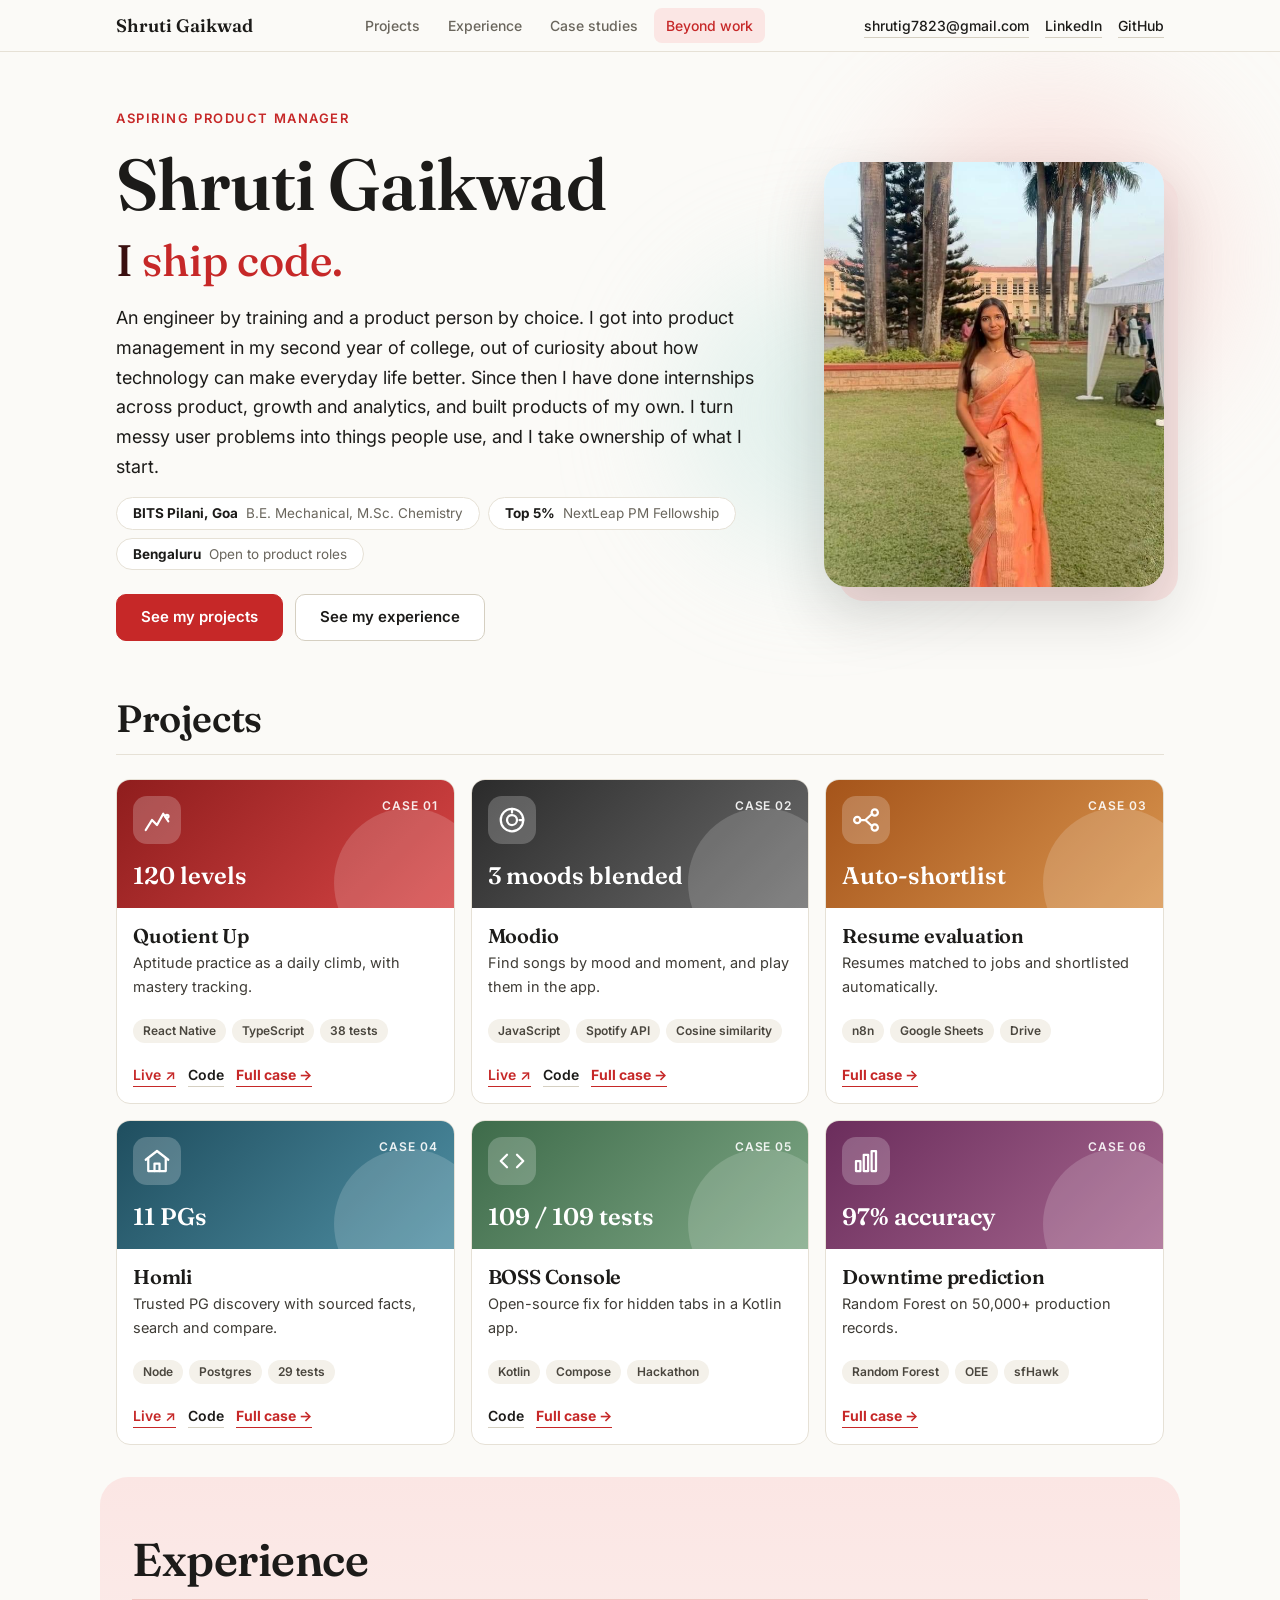
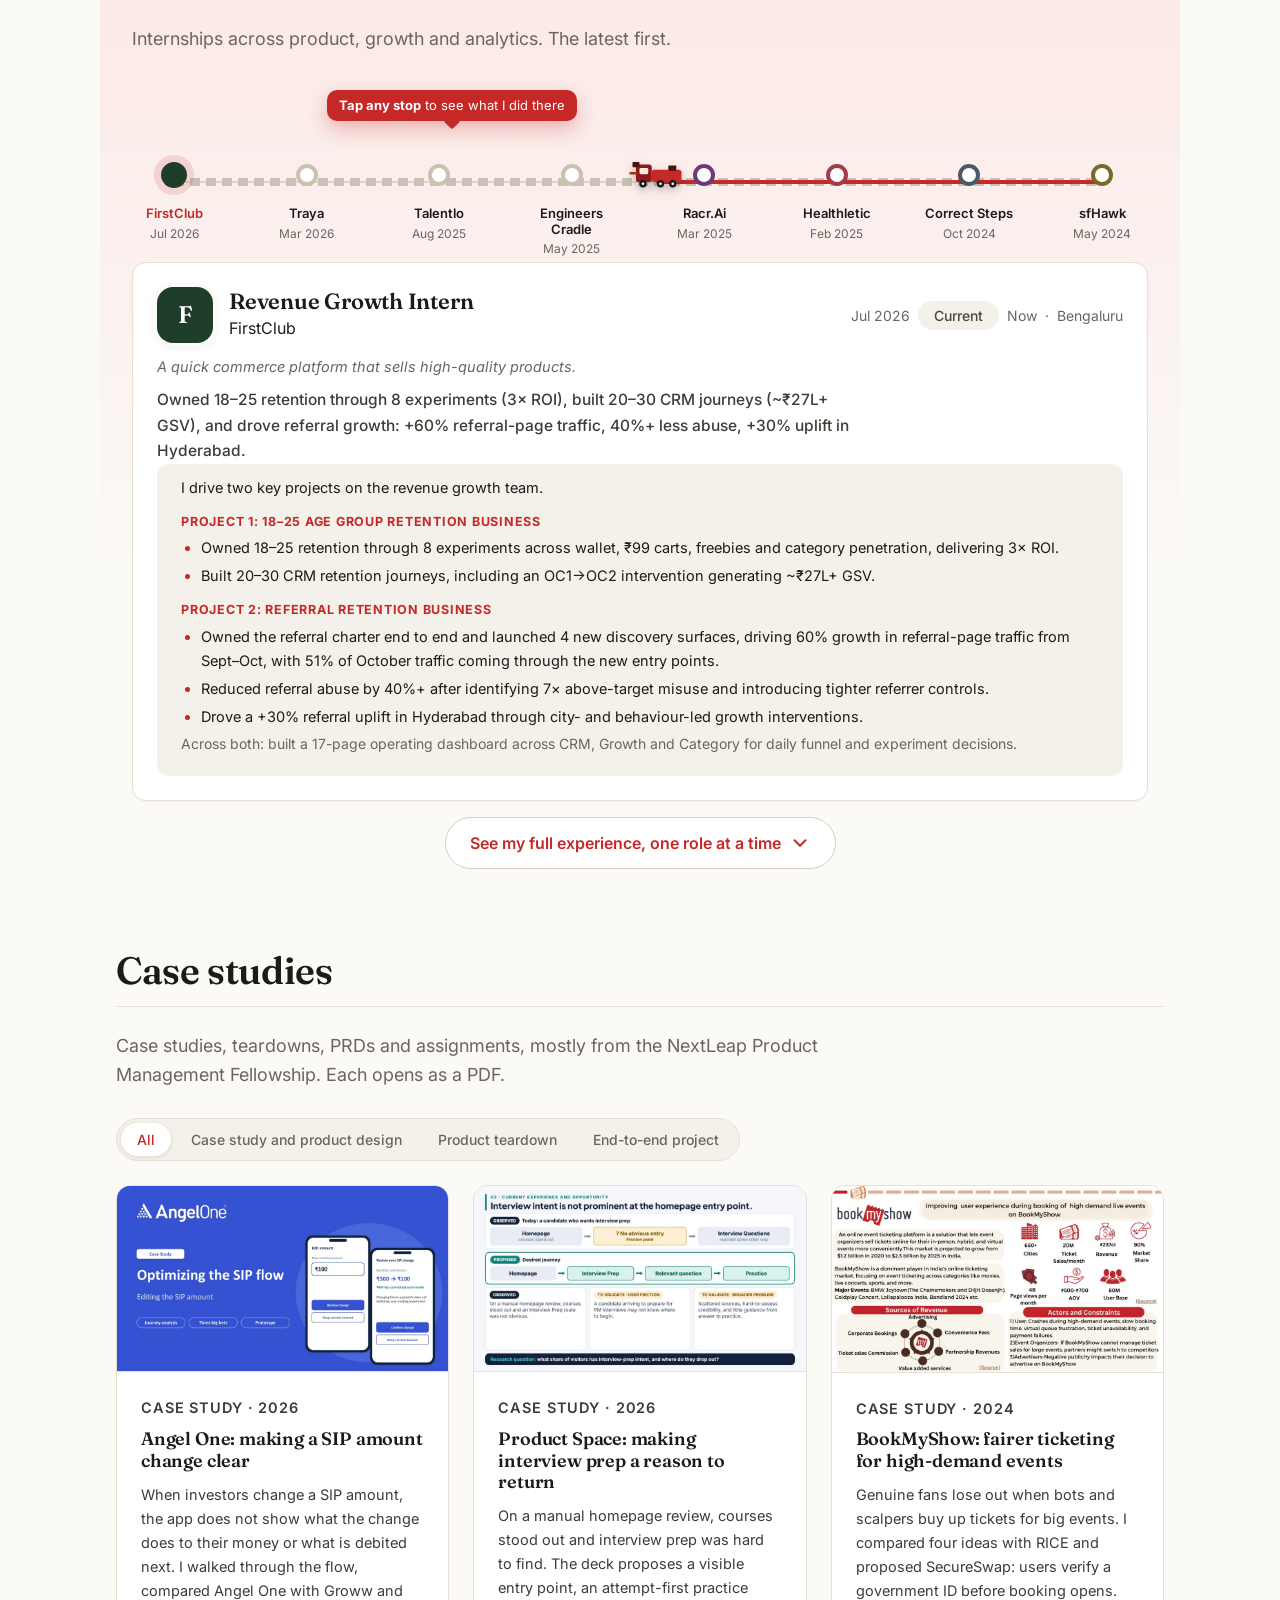
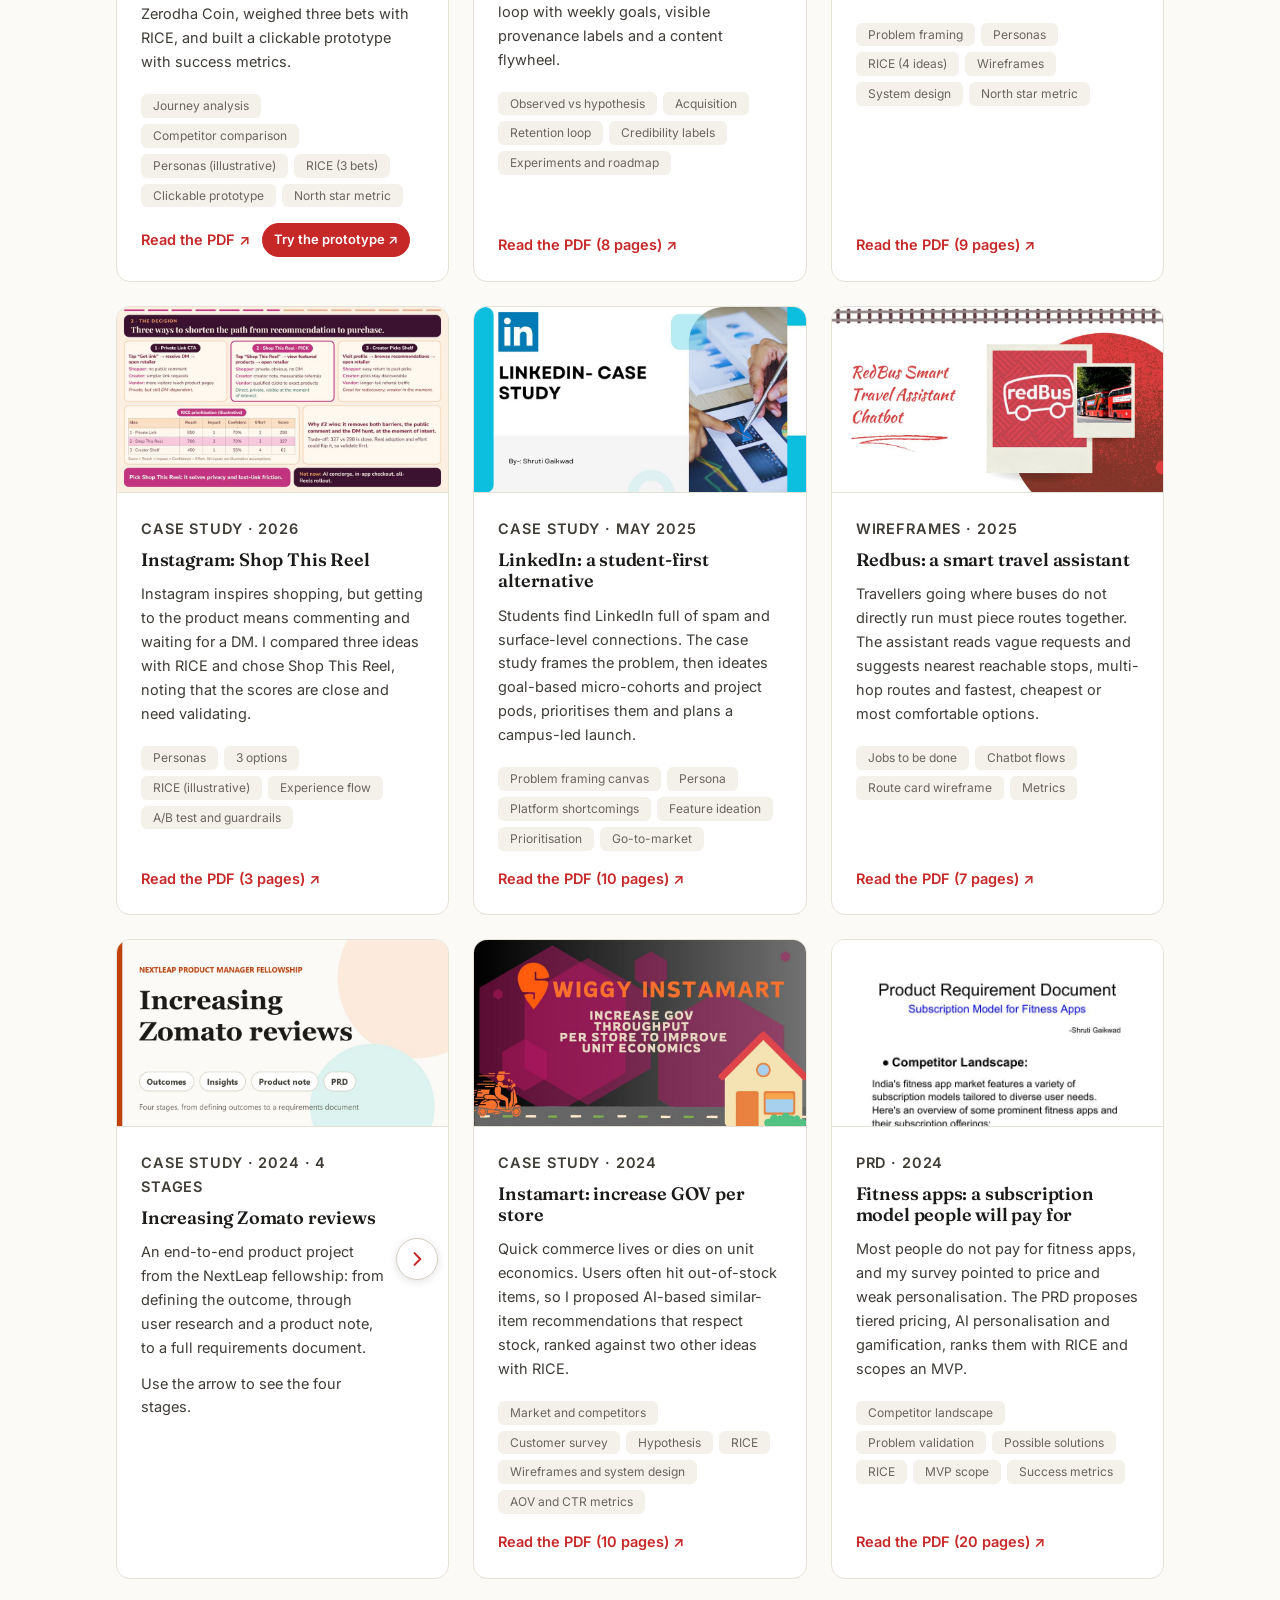
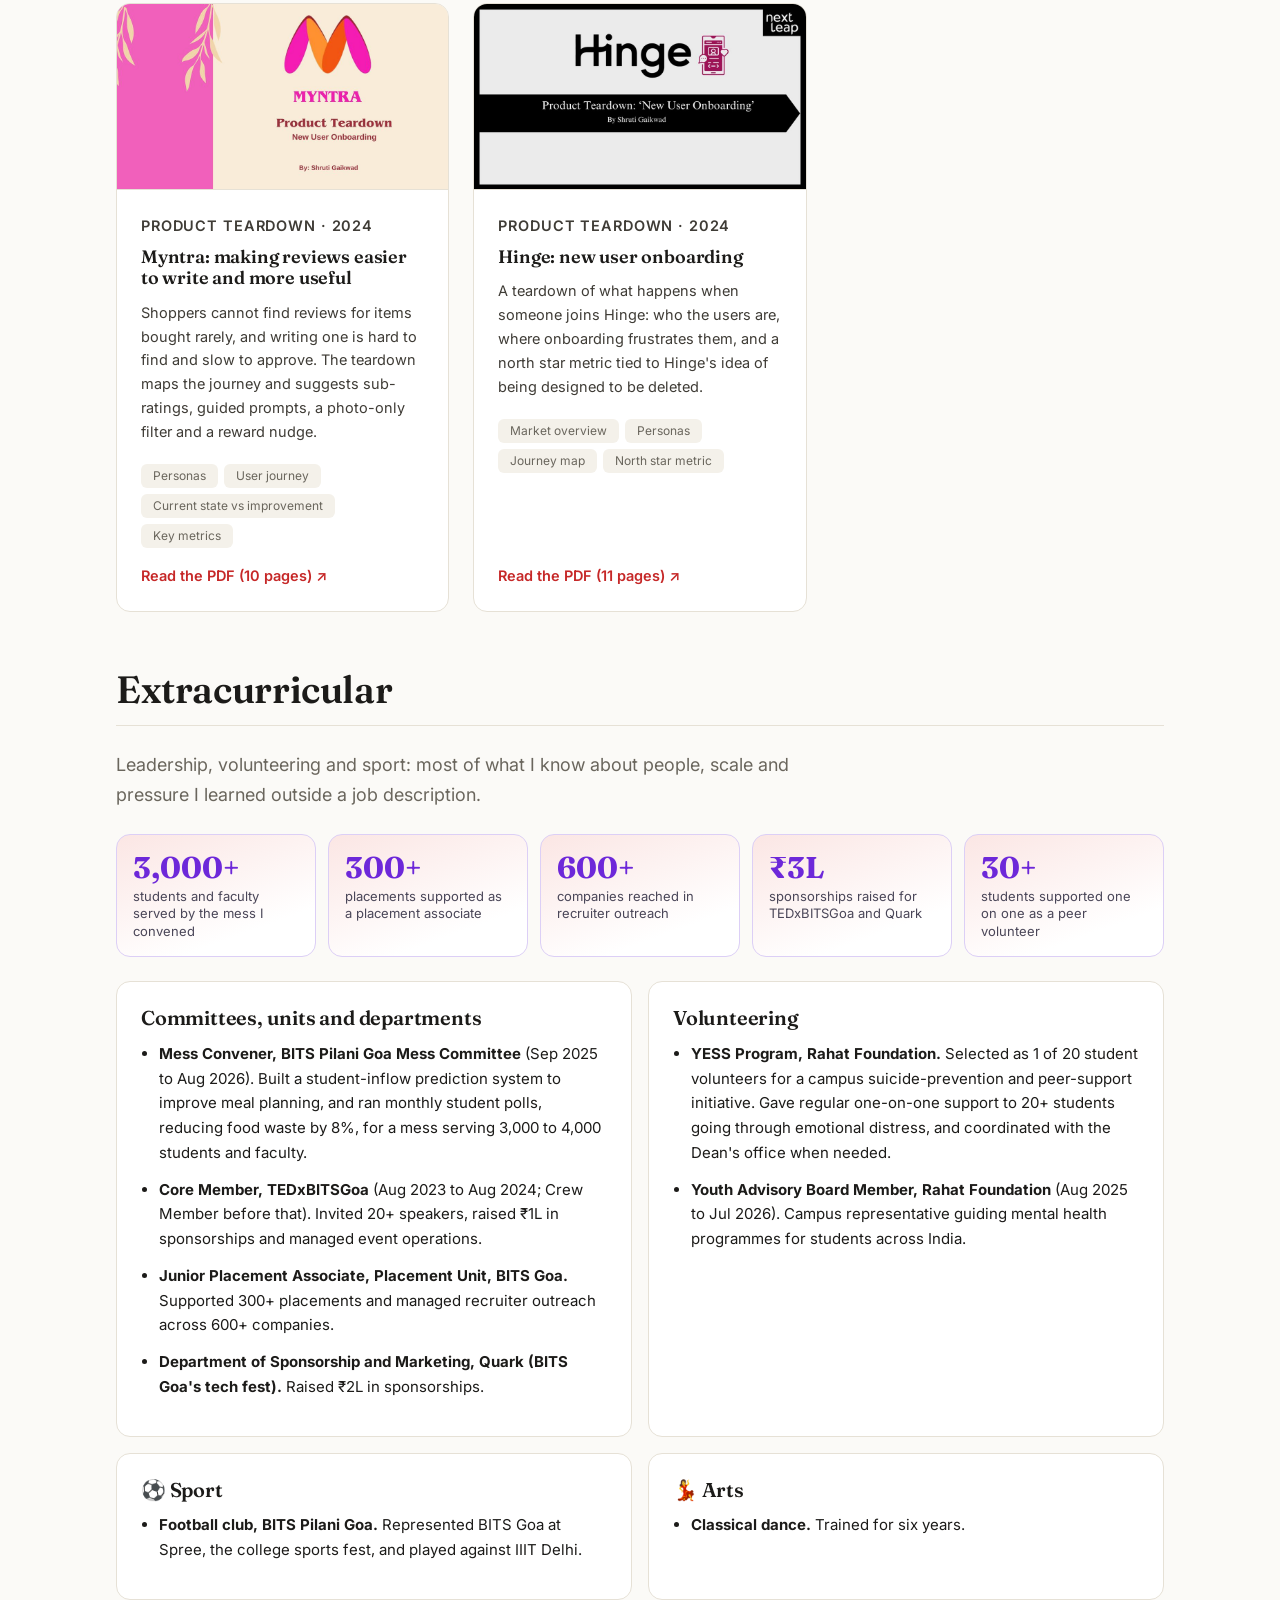
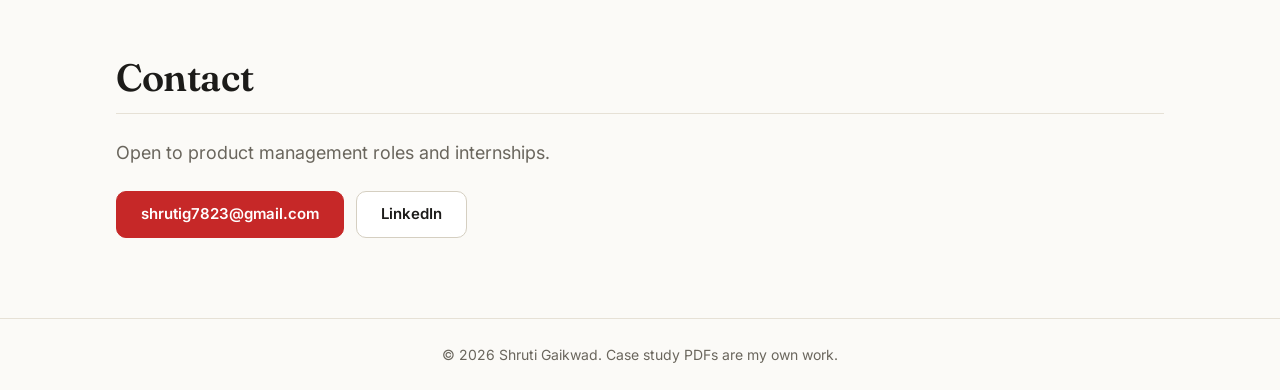
==== commit ddee8ba1: "Remove the hover preview on the Angel One card" ====
--- a/index.html
+++ b/index.html
@@ -197,11 +197,10 @@
       </div>
       <div class="segs" id="segs" role="tablist" aria-label="Filter the documents"><button type="button" role="tab" class="seg on" data-filter="all" aria-selected="true">All</button><button type="button" role="tab" class="seg" data-filter="case" aria-selected="false">Case study and product design</button><button type="button" role="tab" class="seg" data-filter="teardown" aria-selected="false">Product teardown</button><button type="button" role="tab" class="seg" data-filter="project" aria-selected="false">End-to-end project</button></div>
       <div class="grid" id="grid">
-      <article class="card has-peek" data-cat="case">
+      <article class="card" data-cat="case">
         <a class="thumb" href="assets/decks/angel-one-sip-case-study.pdf" target="_blank" rel="noopener" aria-label="Open the PDF: Angel One: making a SIP amount change clear">
           <img src="assets/img/angel-one-cover.jpg" alt="First slide of the PDF: Angel One: making a SIP amount change clear" loading="lazy" width="960" height="540">
-        <span class="peek-badge">Hover to see the final screens</span></a>
-        <div class="peek" aria-hidden="true"><iframe data-src="prototypes/angel-one-sip.html" title="Angel One SIP prototype preview" tabindex="-1"></iframe></div>
+        </a>
         <div class="card-body">
           <p class="tag">Case study · 2026</p>
           <h3>Angel One: making a SIP amount change clear</h3>
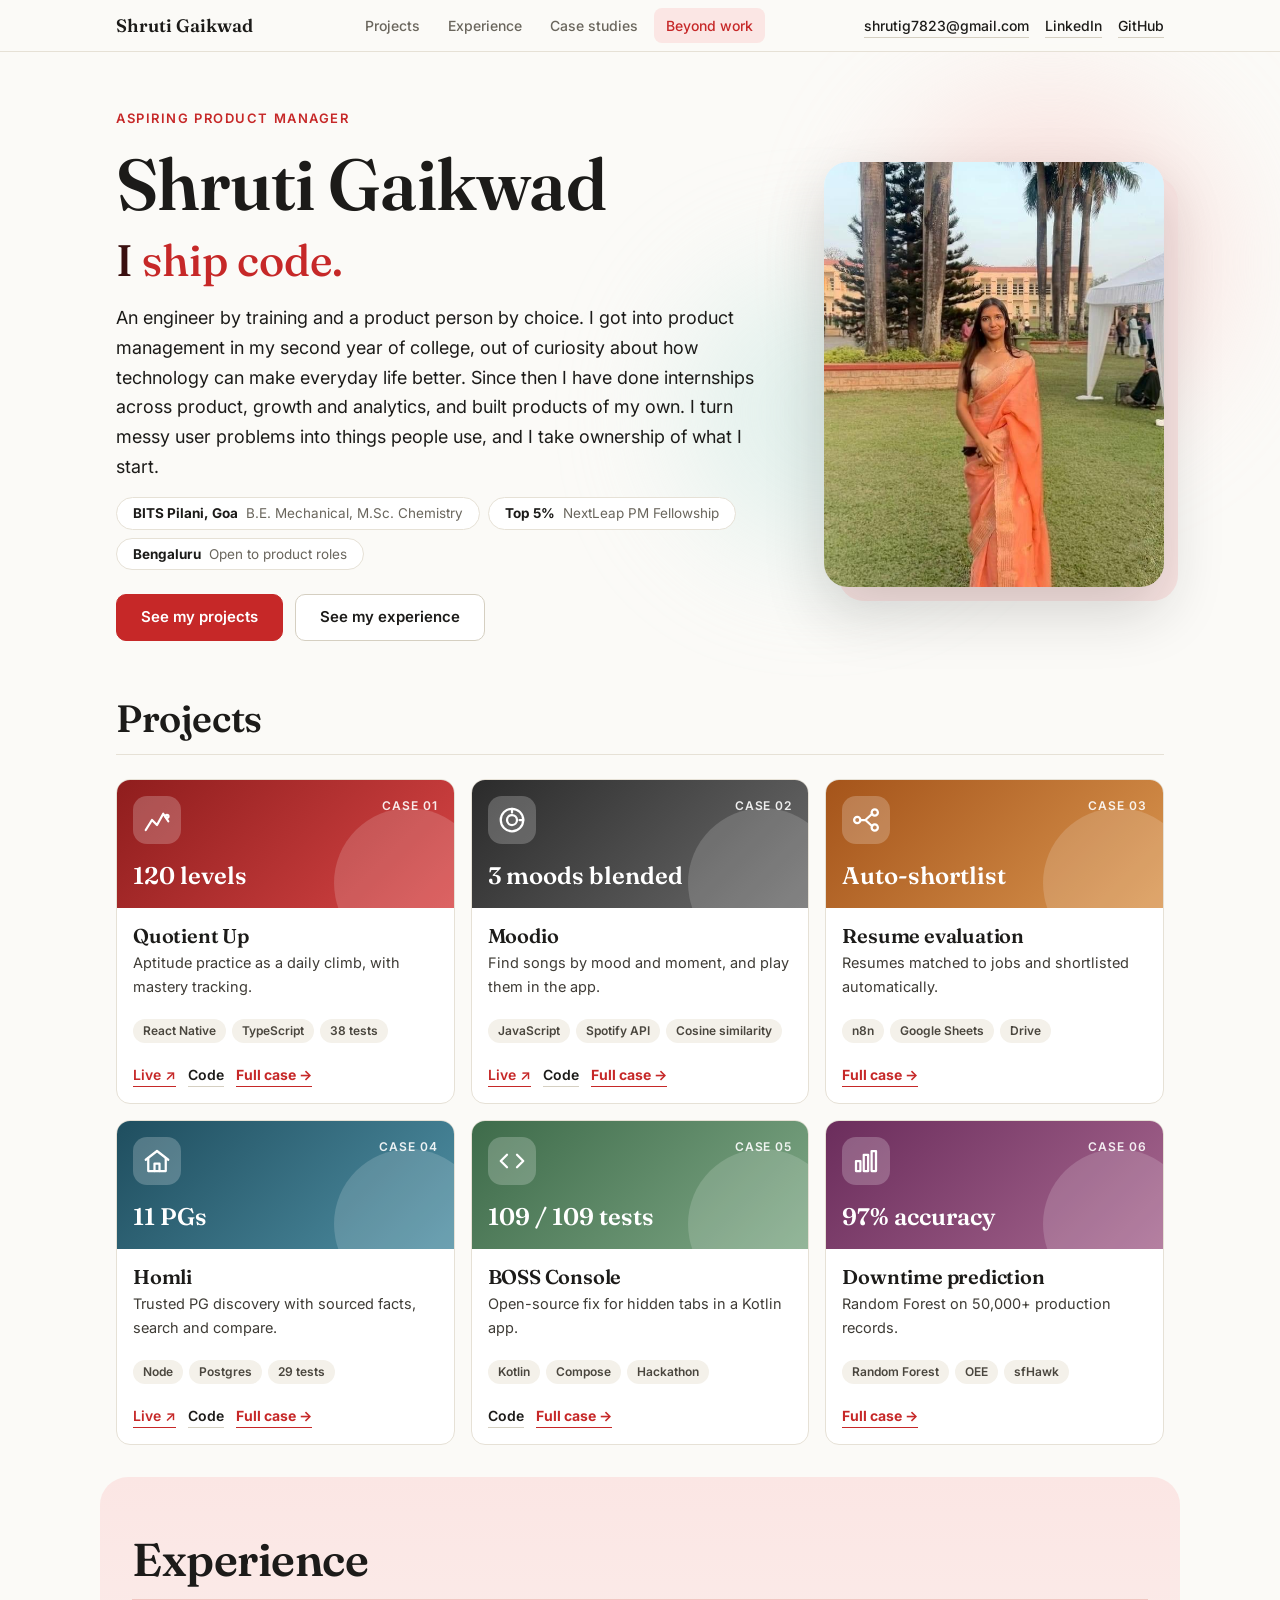
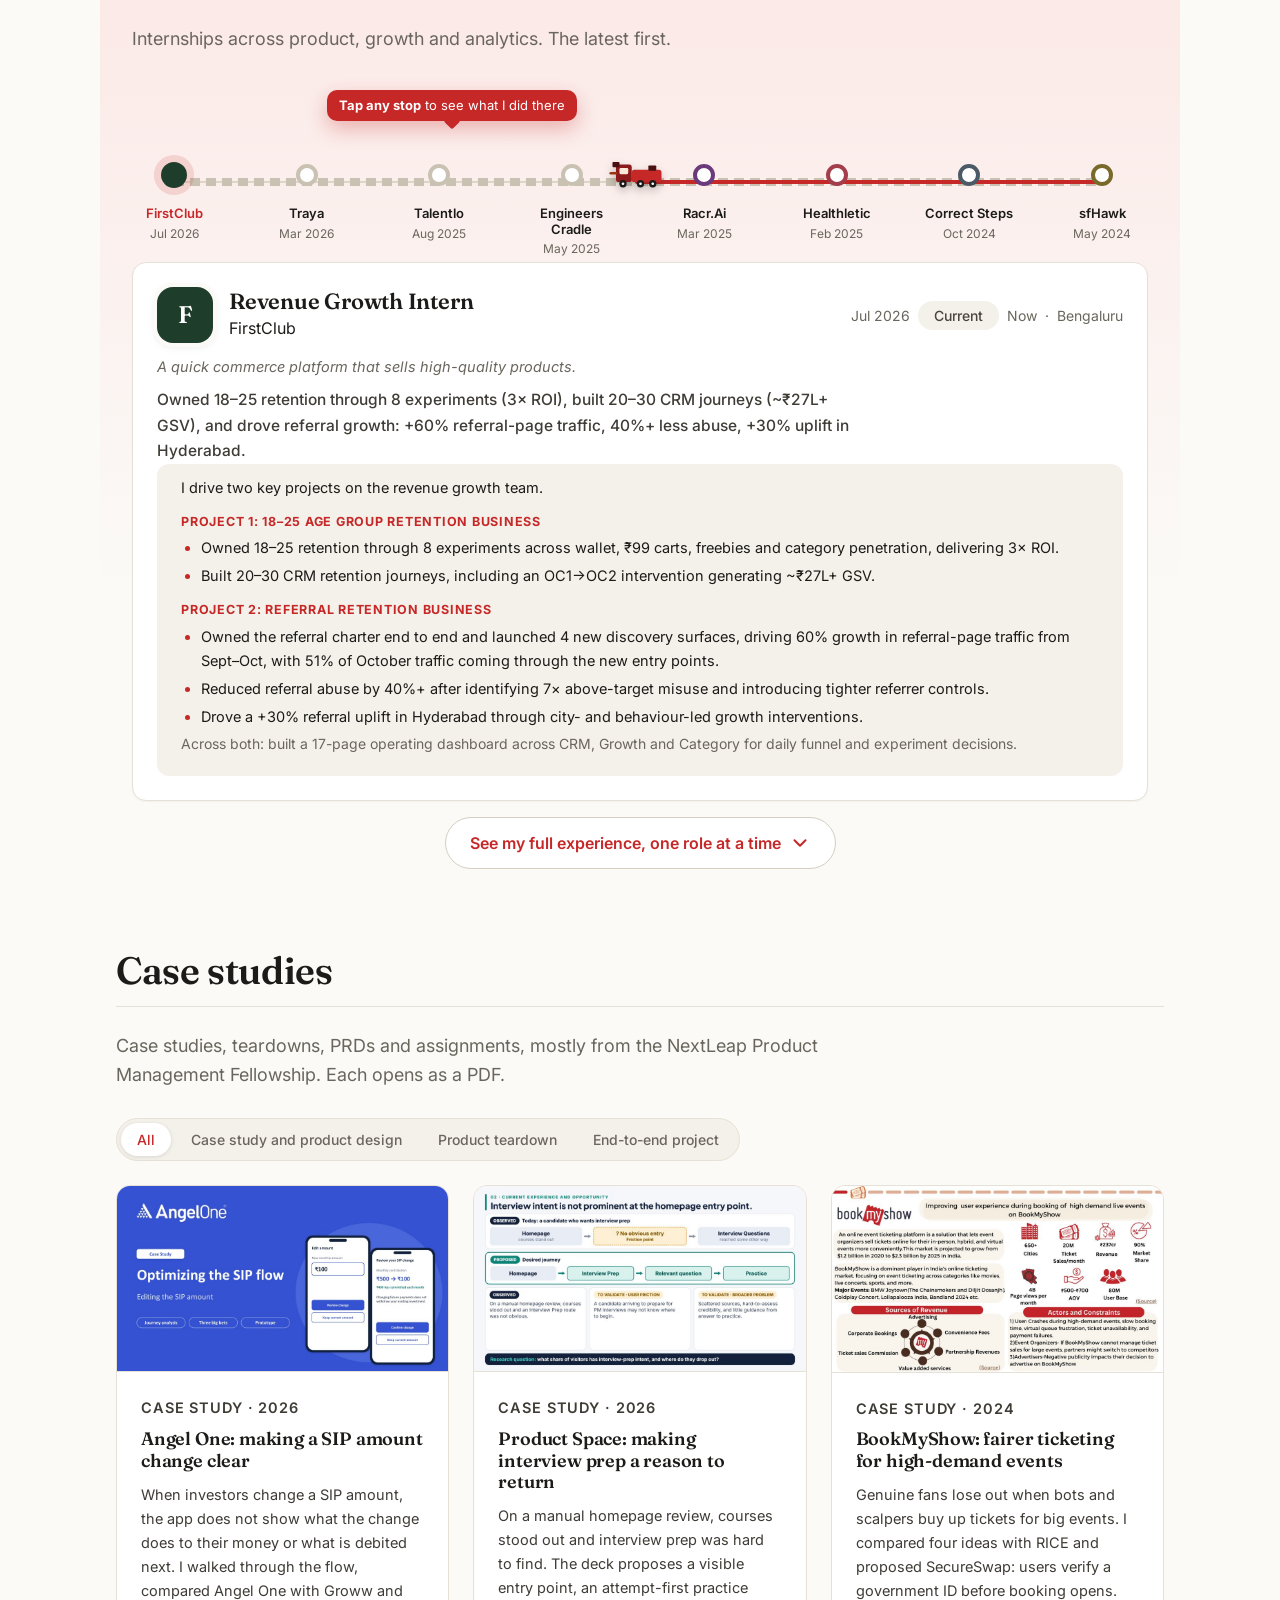
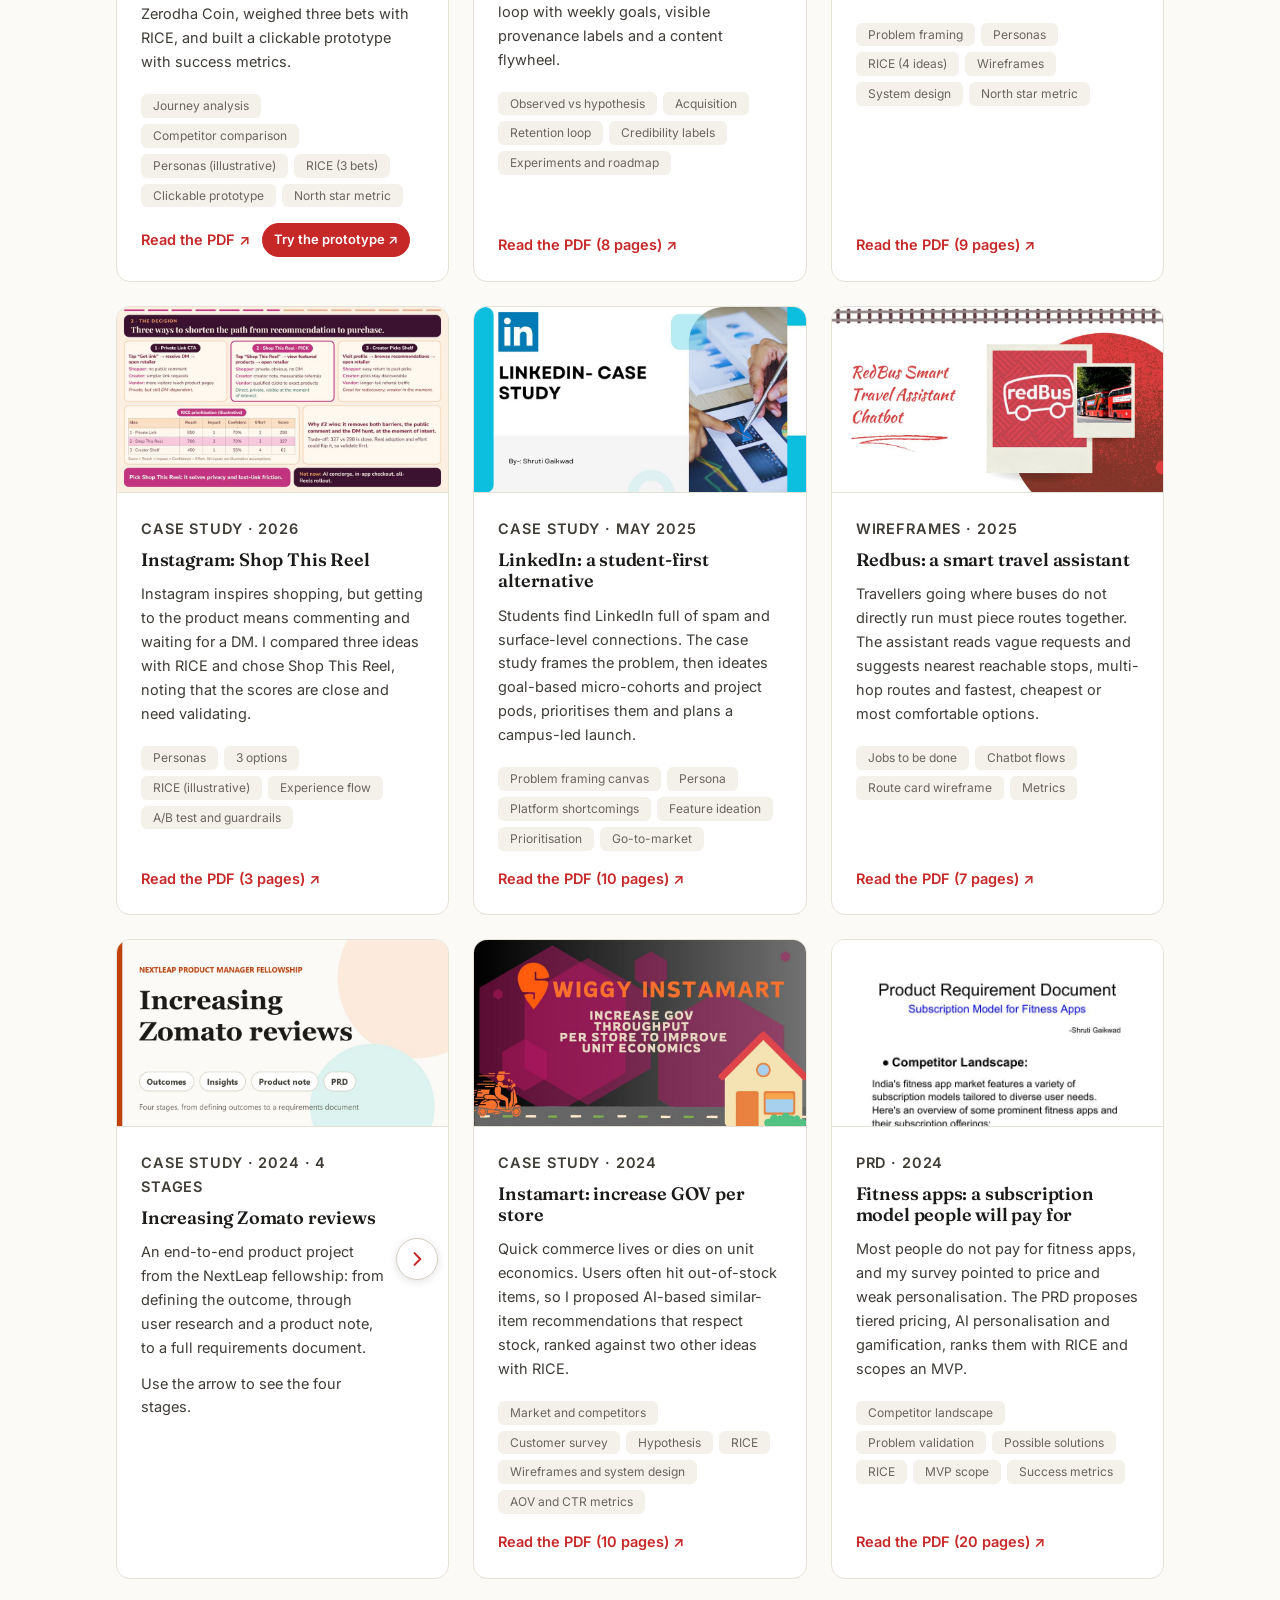
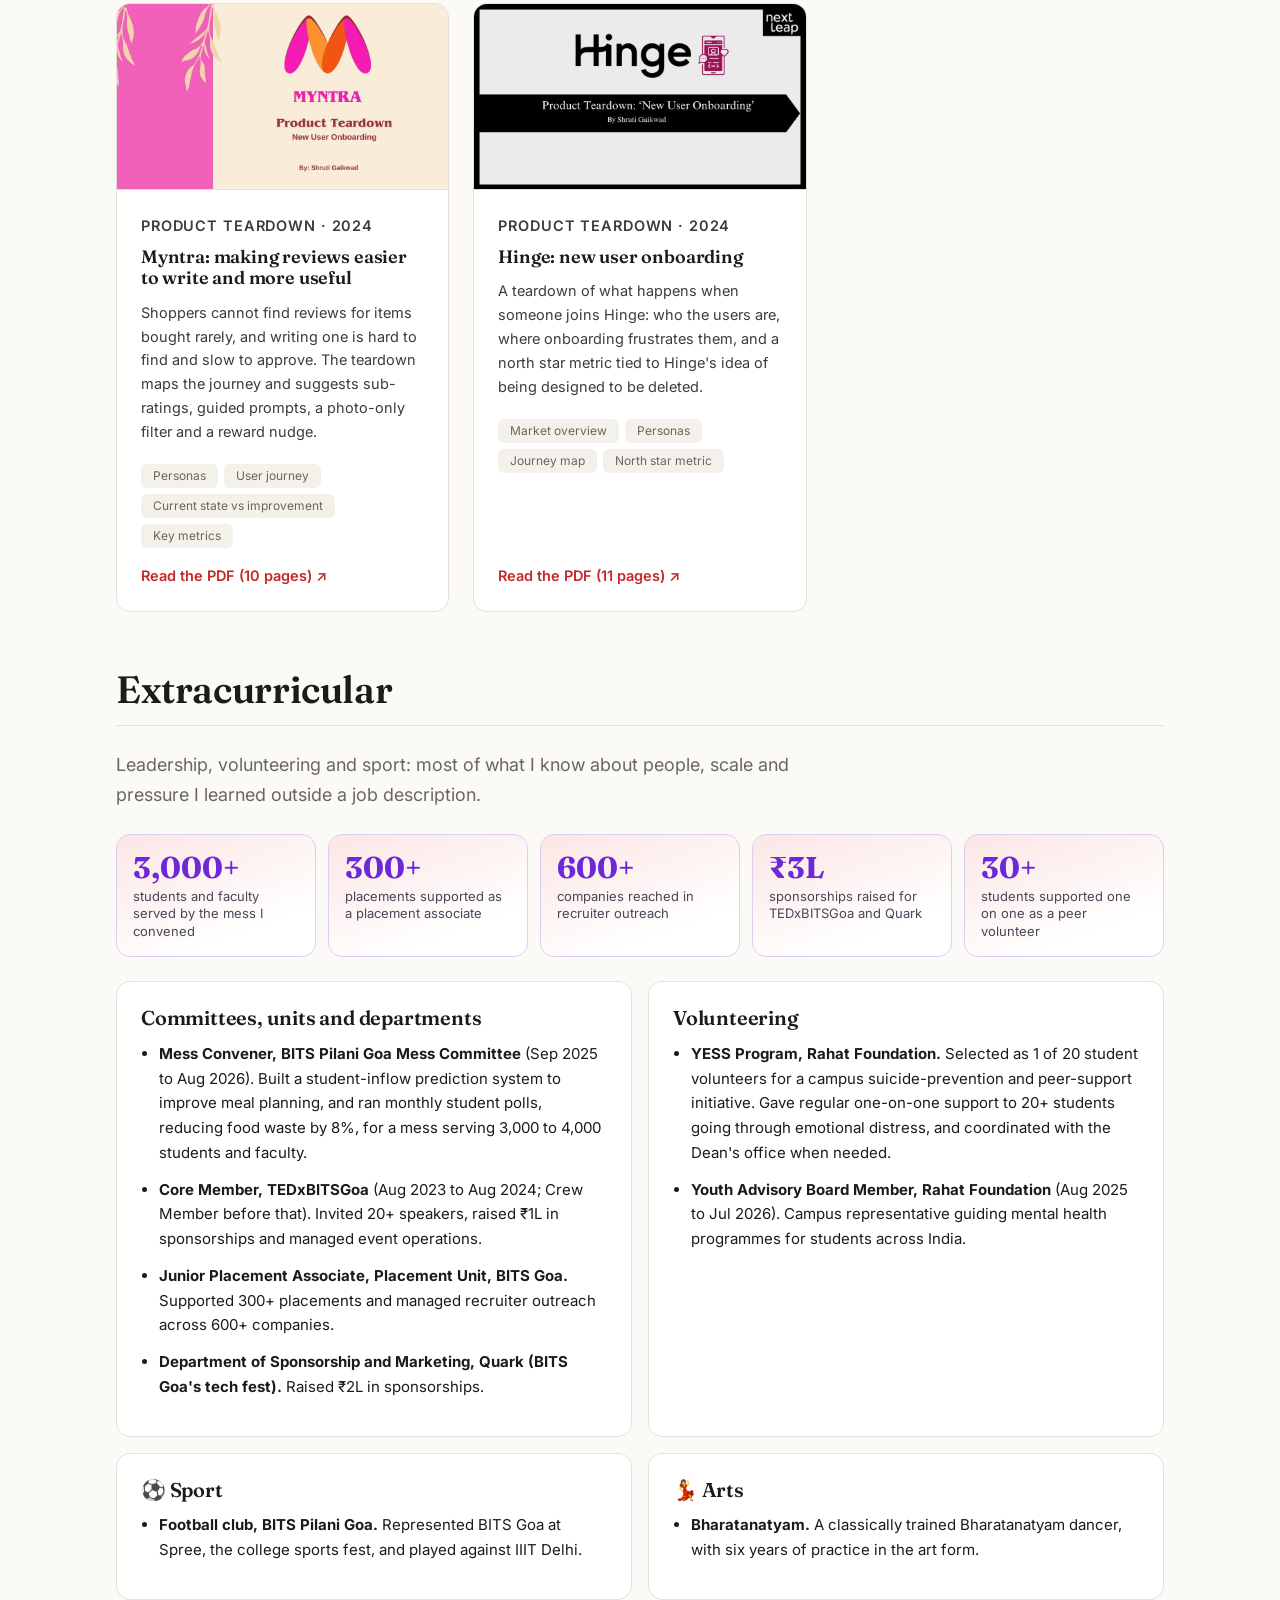
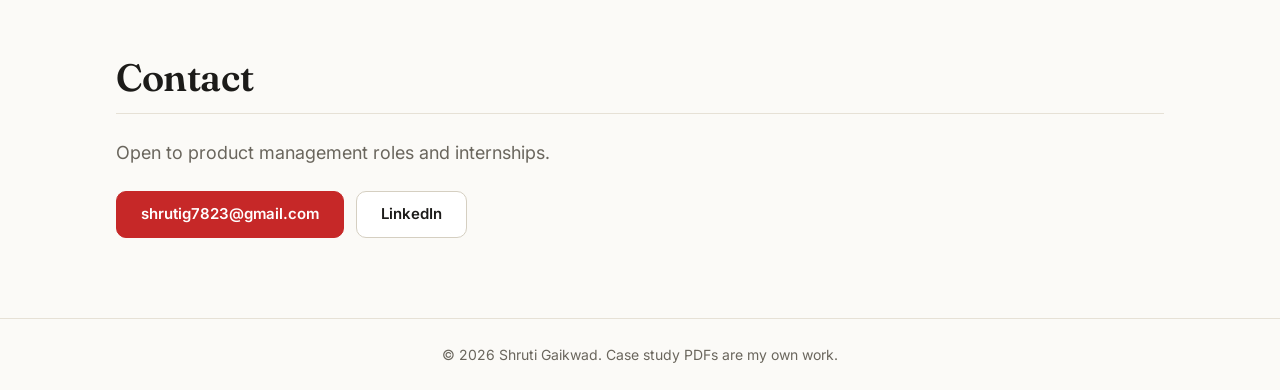
==== commit be83e000: "Arts: name Bharatanatyam" ====
--- a/index.html
+++ b/index.html
@@ -357,7 +357,7 @@
           <li><strong>Football club, BITS Pilani Goa.</strong> Represented BITS Goa at Spree, the college sports fest, and played against IIIT Delhi.</li>
         </ul></div>
         <div class="reveal" style="--d:210ms"><h3>&#128131; Arts</h3><ul>
-          <li><strong>Classical dance.</strong> Trained for six years.</li>
+          <li><strong>Bharatanatyam.</strong> A classically trained Bharatanatyam dancer, with six years of practice in the art form.</li>
         </ul></div>
       </div>
     </section>
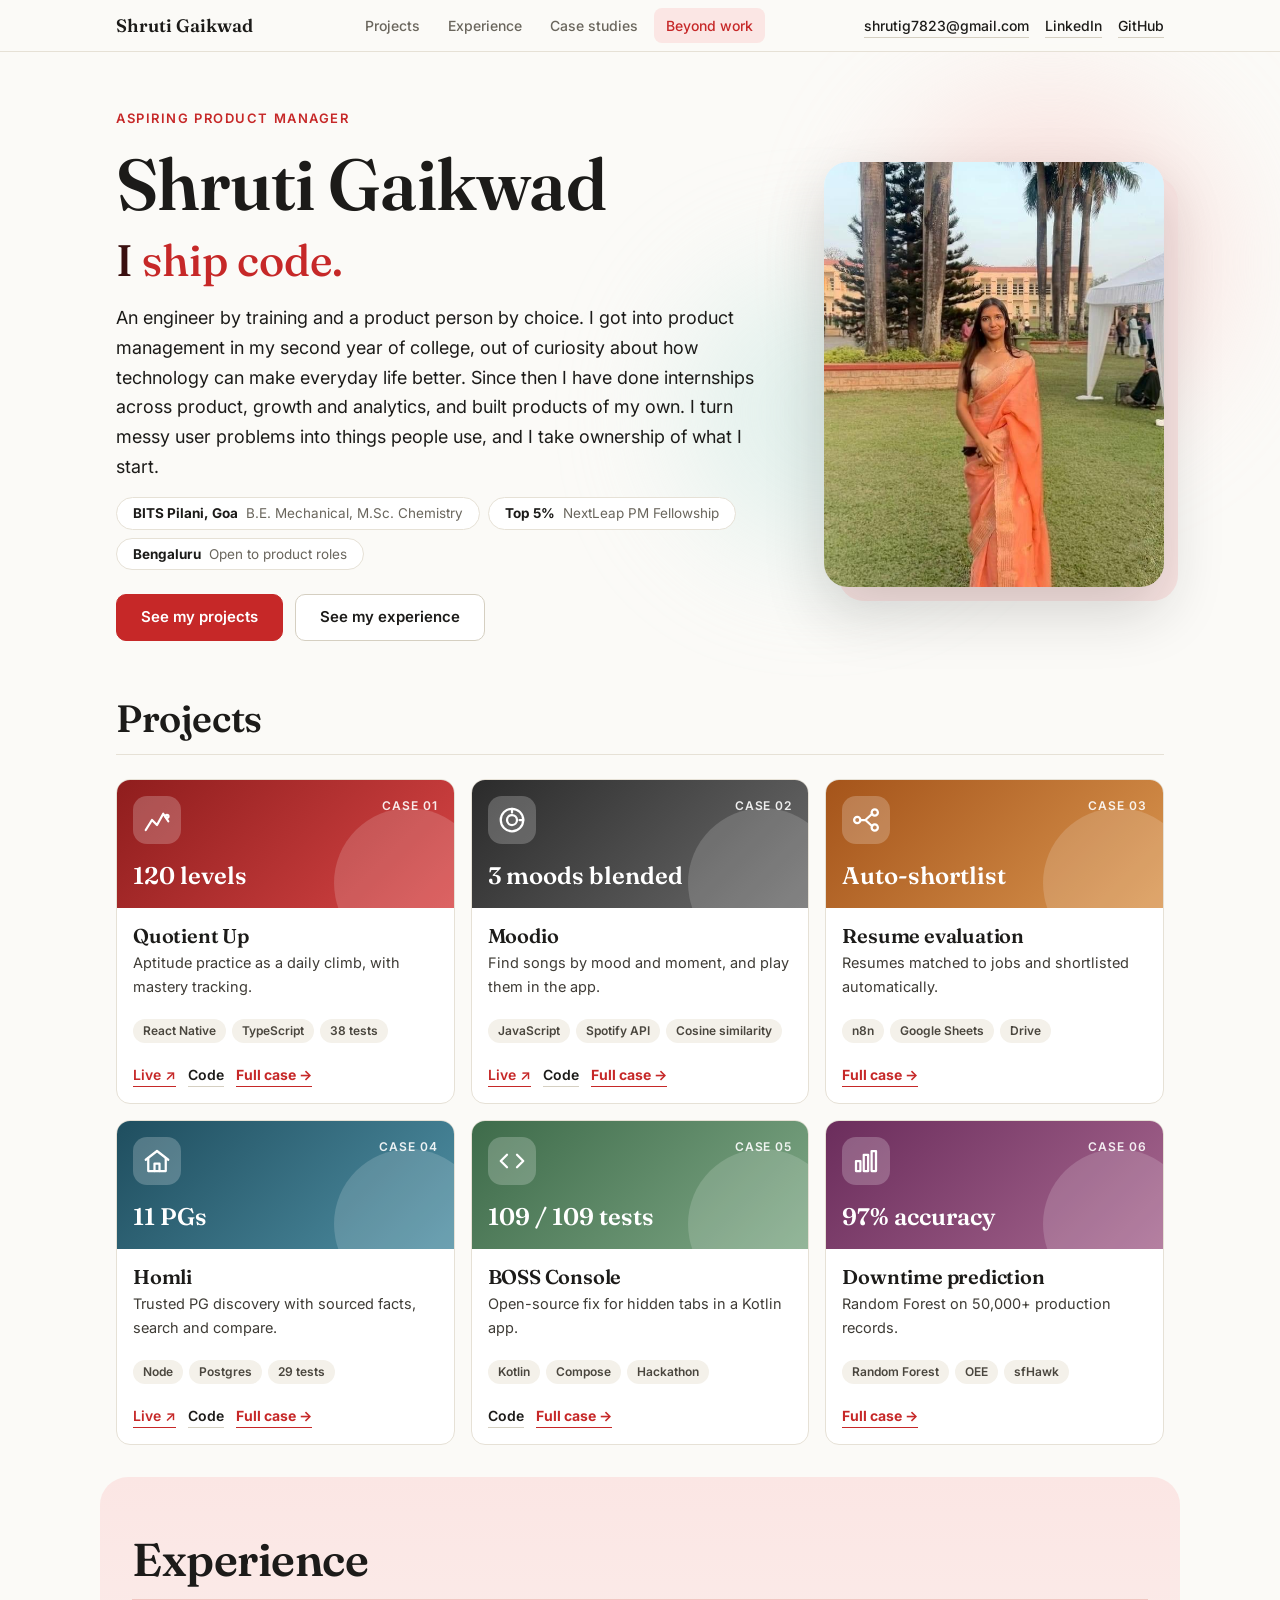
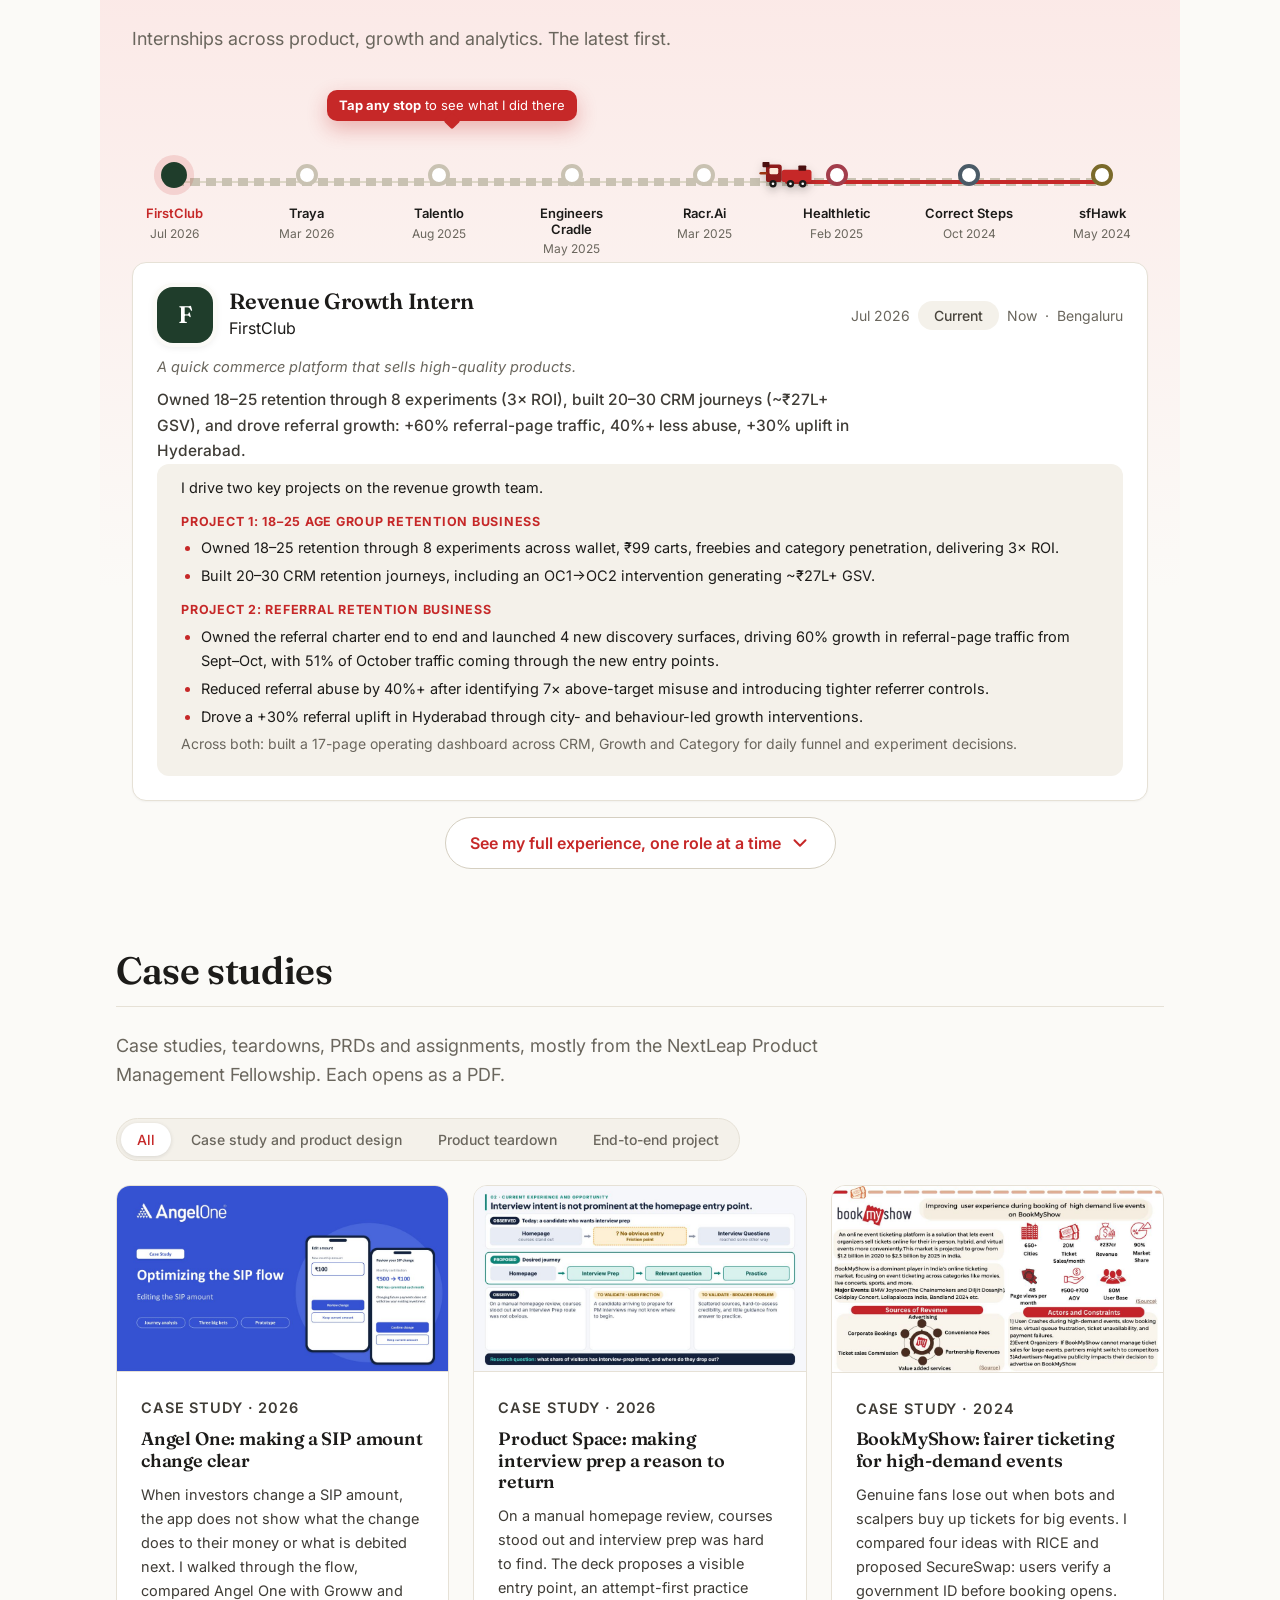
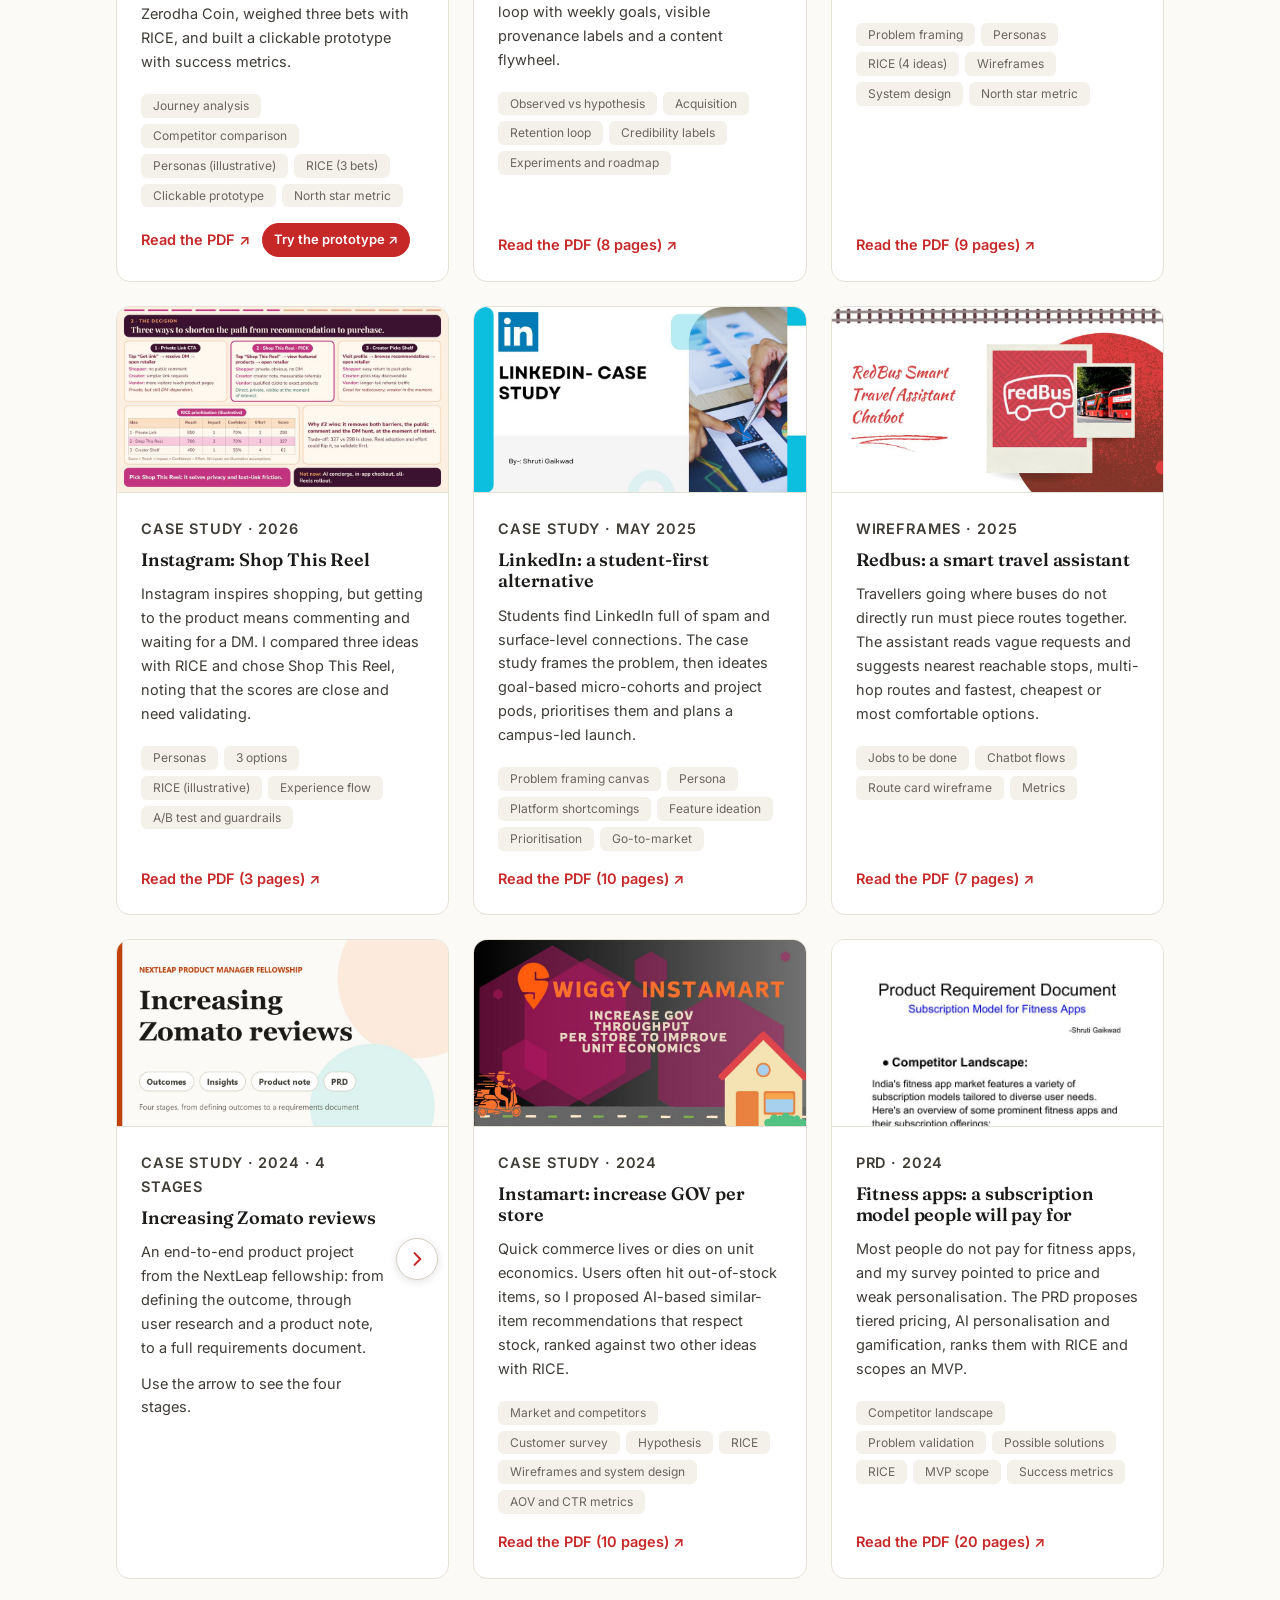
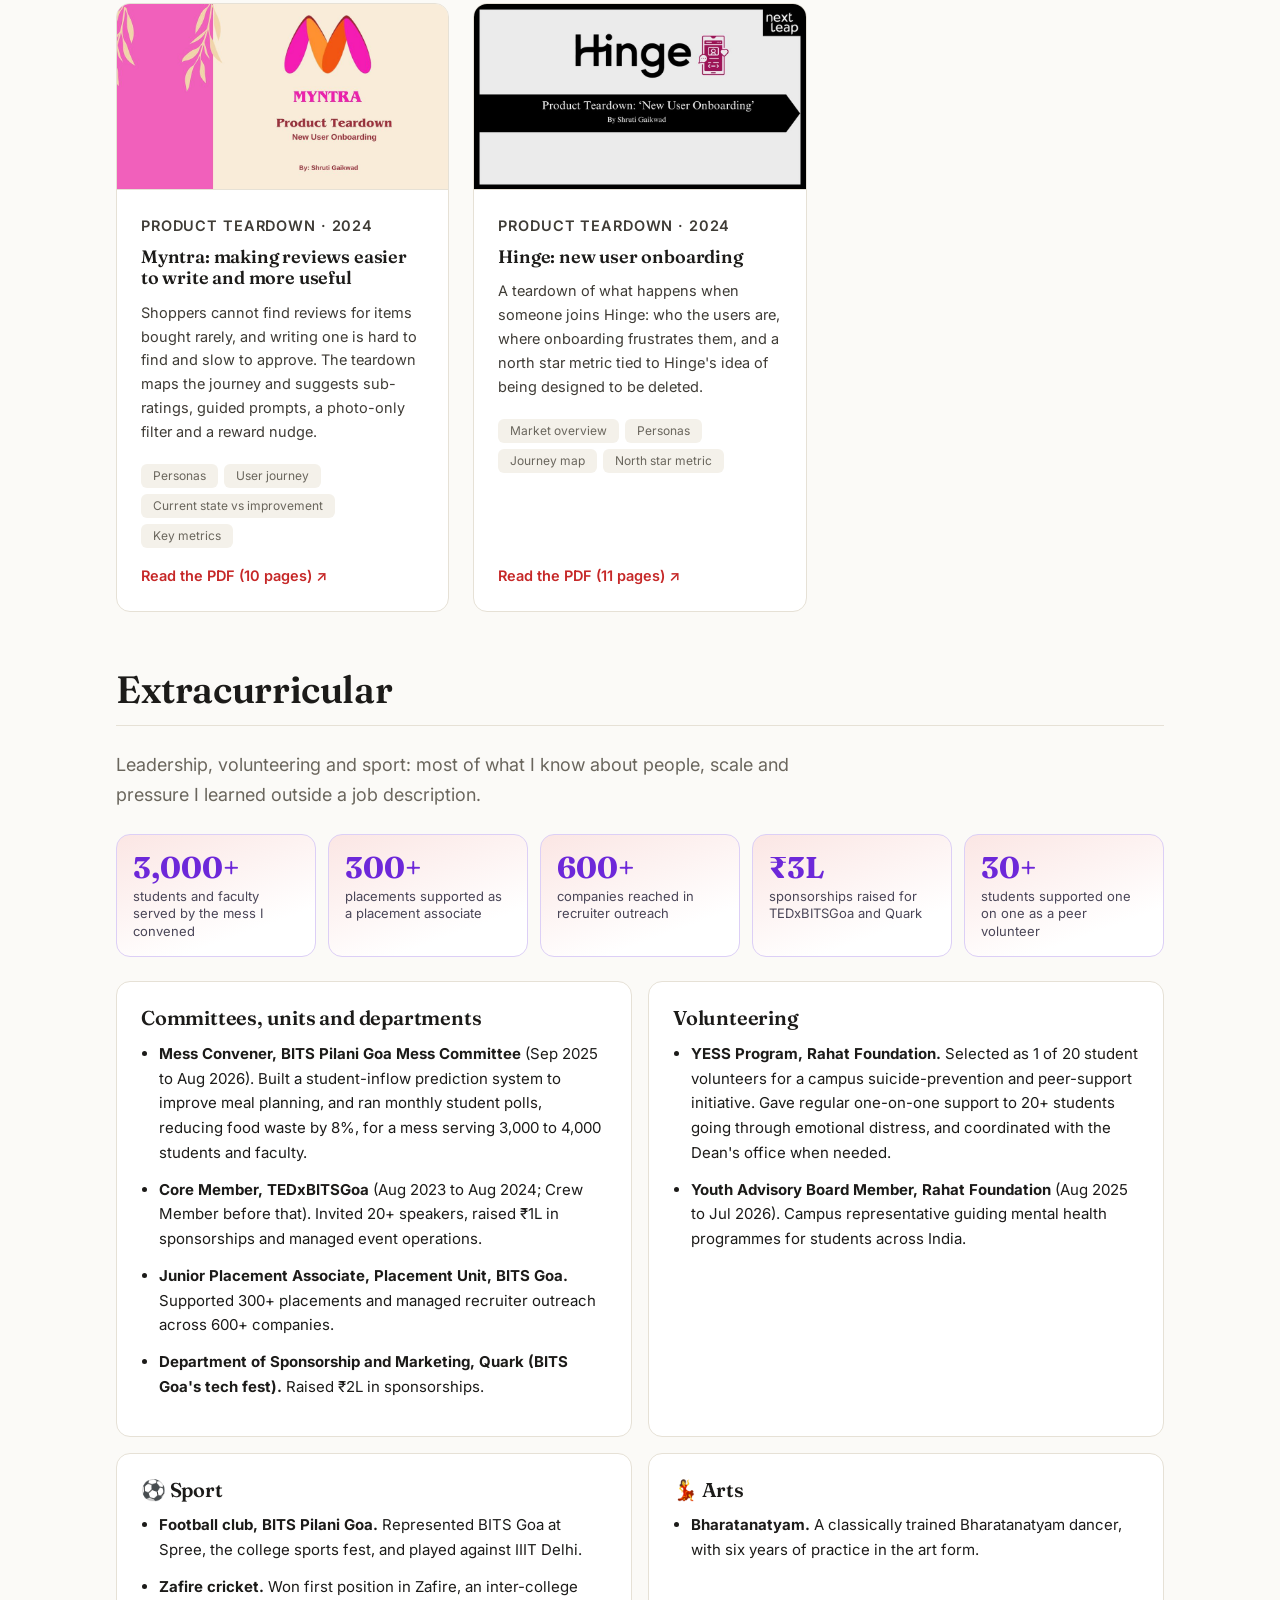
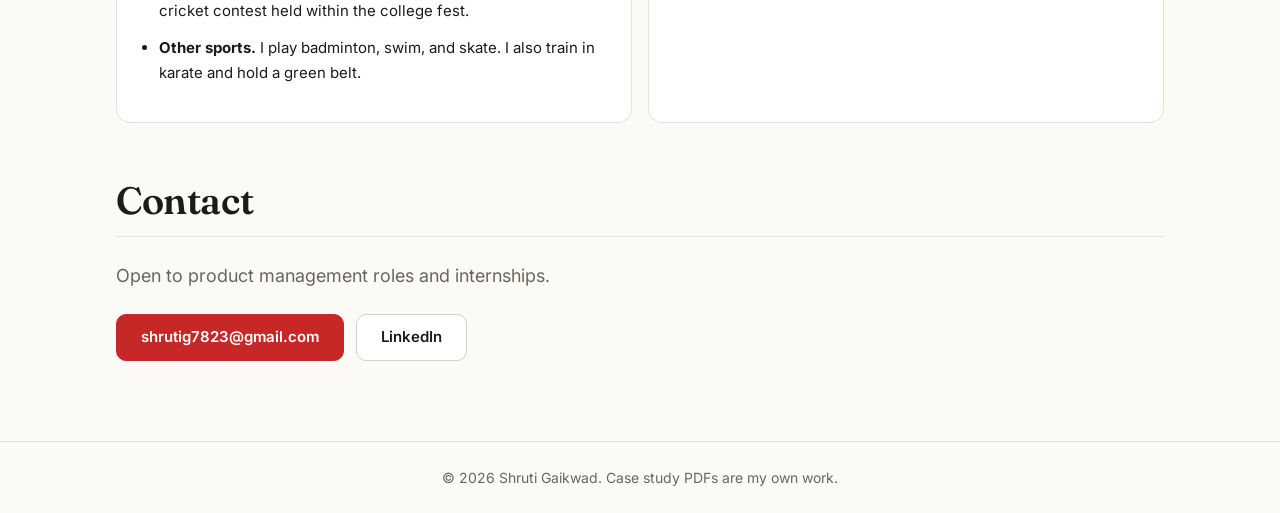
==== commit e994829e: "Sport: add Zafire cricket win, badminton, swimming, skating, karate" ====
--- a/index.html
+++ b/index.html
@@ -355,6 +355,8 @@
         </ul></div>
         <div class="reveal" style="--d:140ms"><h3>&#9917; Sport</h3><ul>
           <li><strong>Football club, BITS Pilani Goa.</strong> Represented BITS Goa at Spree, the college sports fest, and played against IIIT Delhi.</li>
+          <li><strong>Zafire cricket.</strong> Won first position in Zafire, an inter-college cricket contest held within the college fest.</li>
+          <li><strong>Other sports.</strong> I play badminton, swim, and skate. I also train in karate and hold a green belt.</li>
         </ul></div>
         <div class="reveal" style="--d:210ms"><h3>&#128131; Arts</h3><ul>
           <li><strong>Bharatanatyam.</strong> A classically trained Bharatanatyam dancer, with six years of practice in the art form.</li>
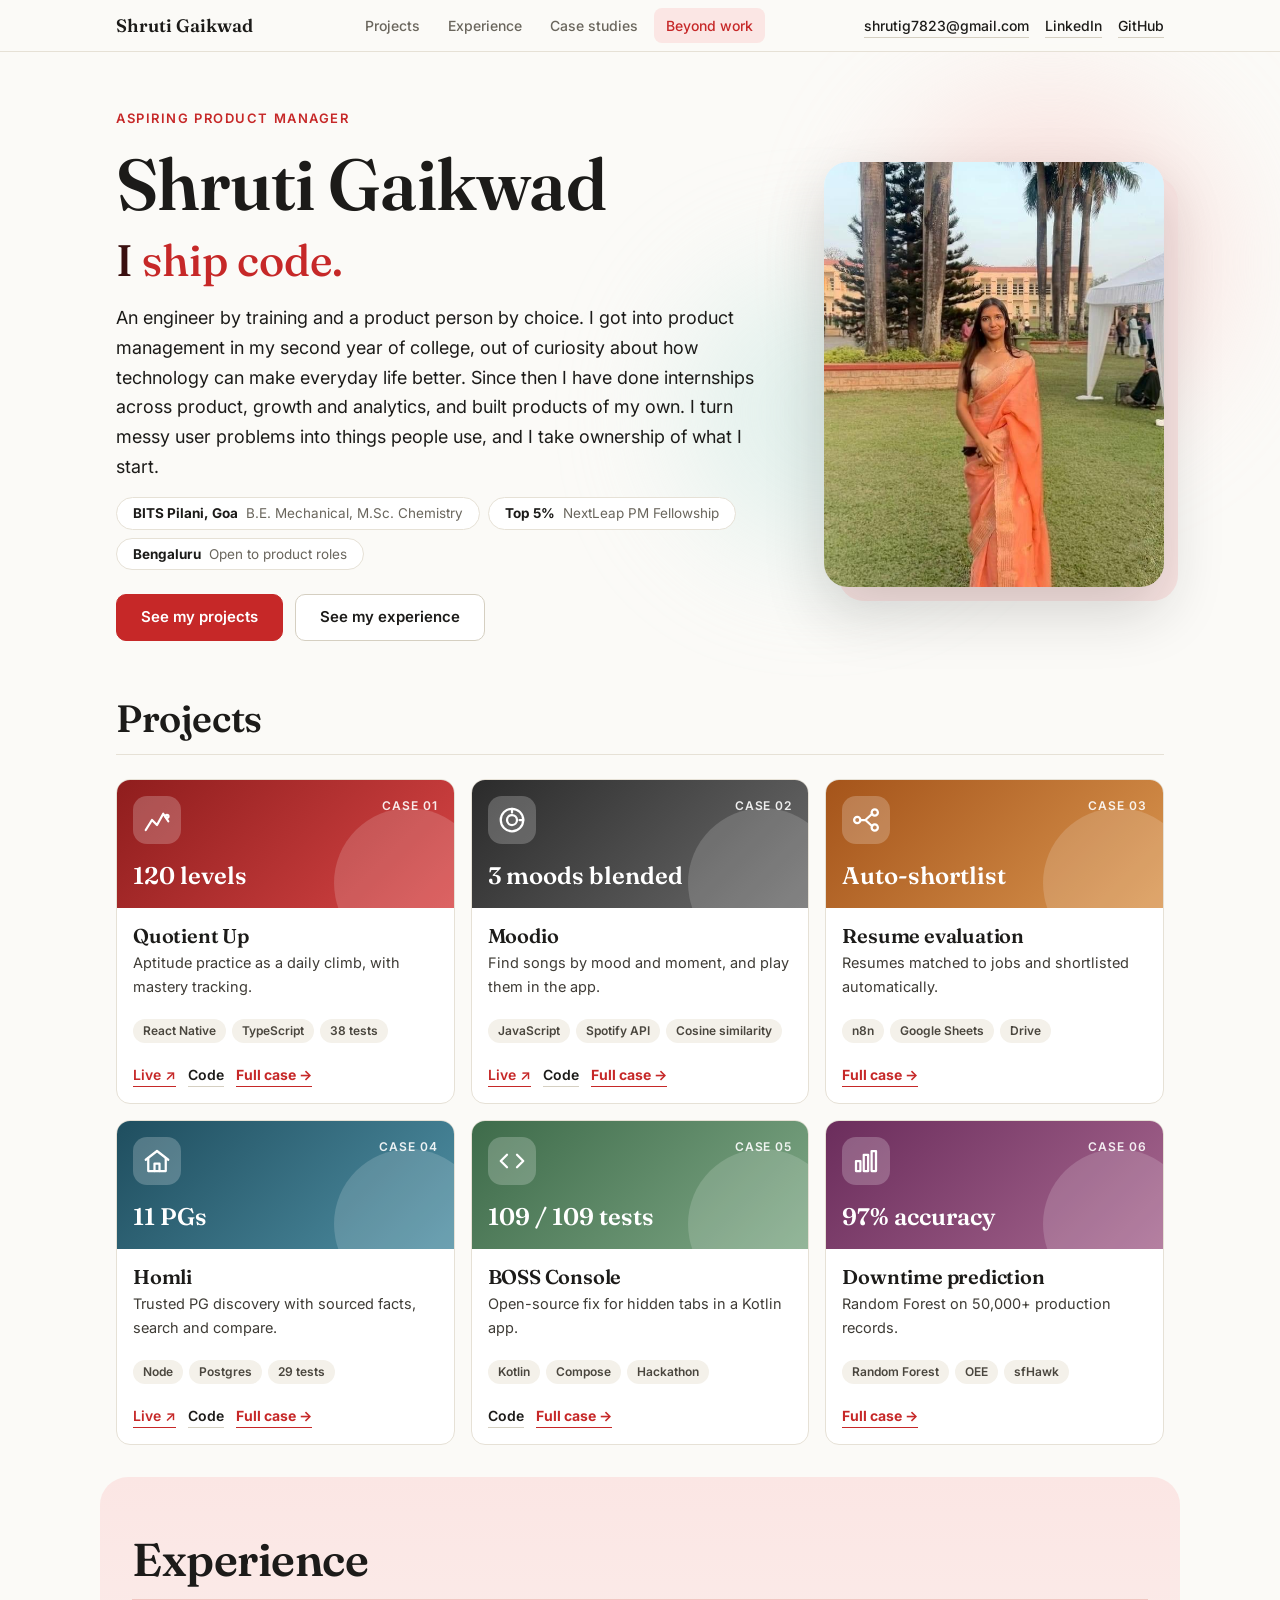
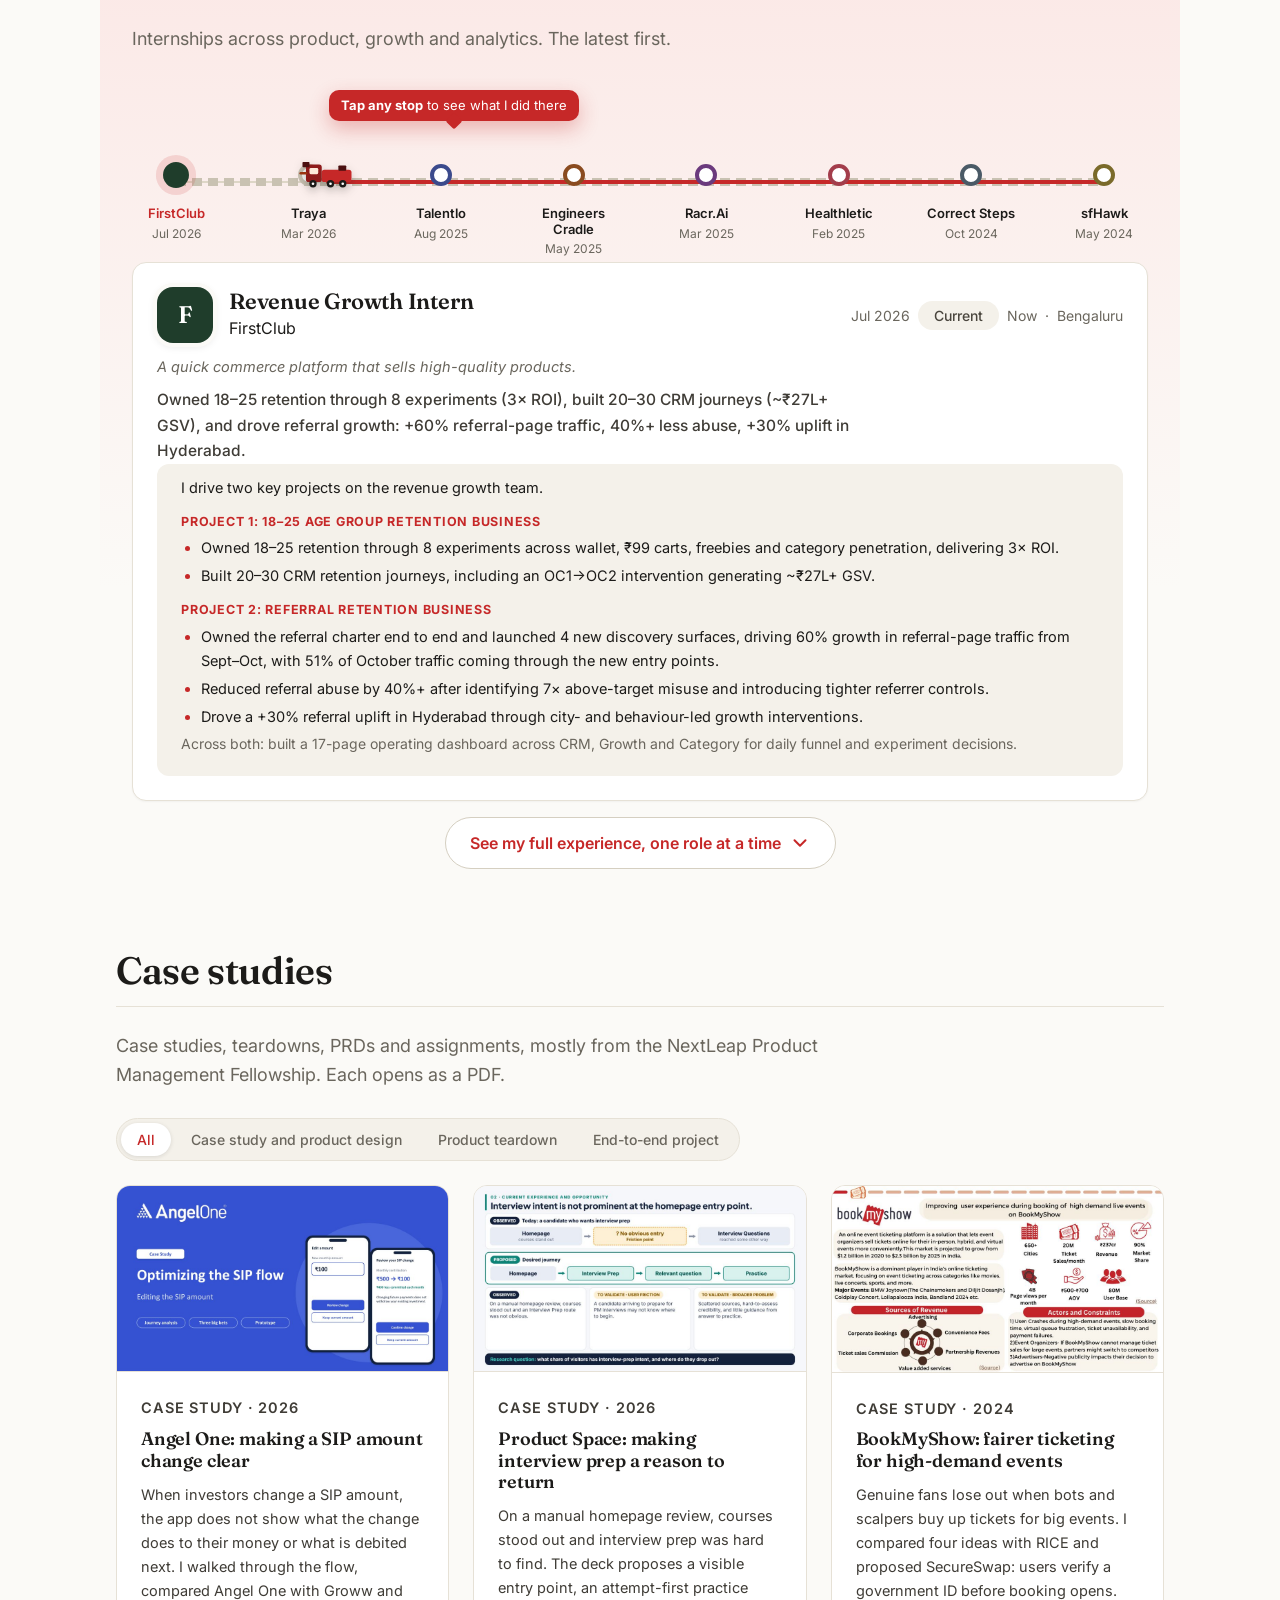
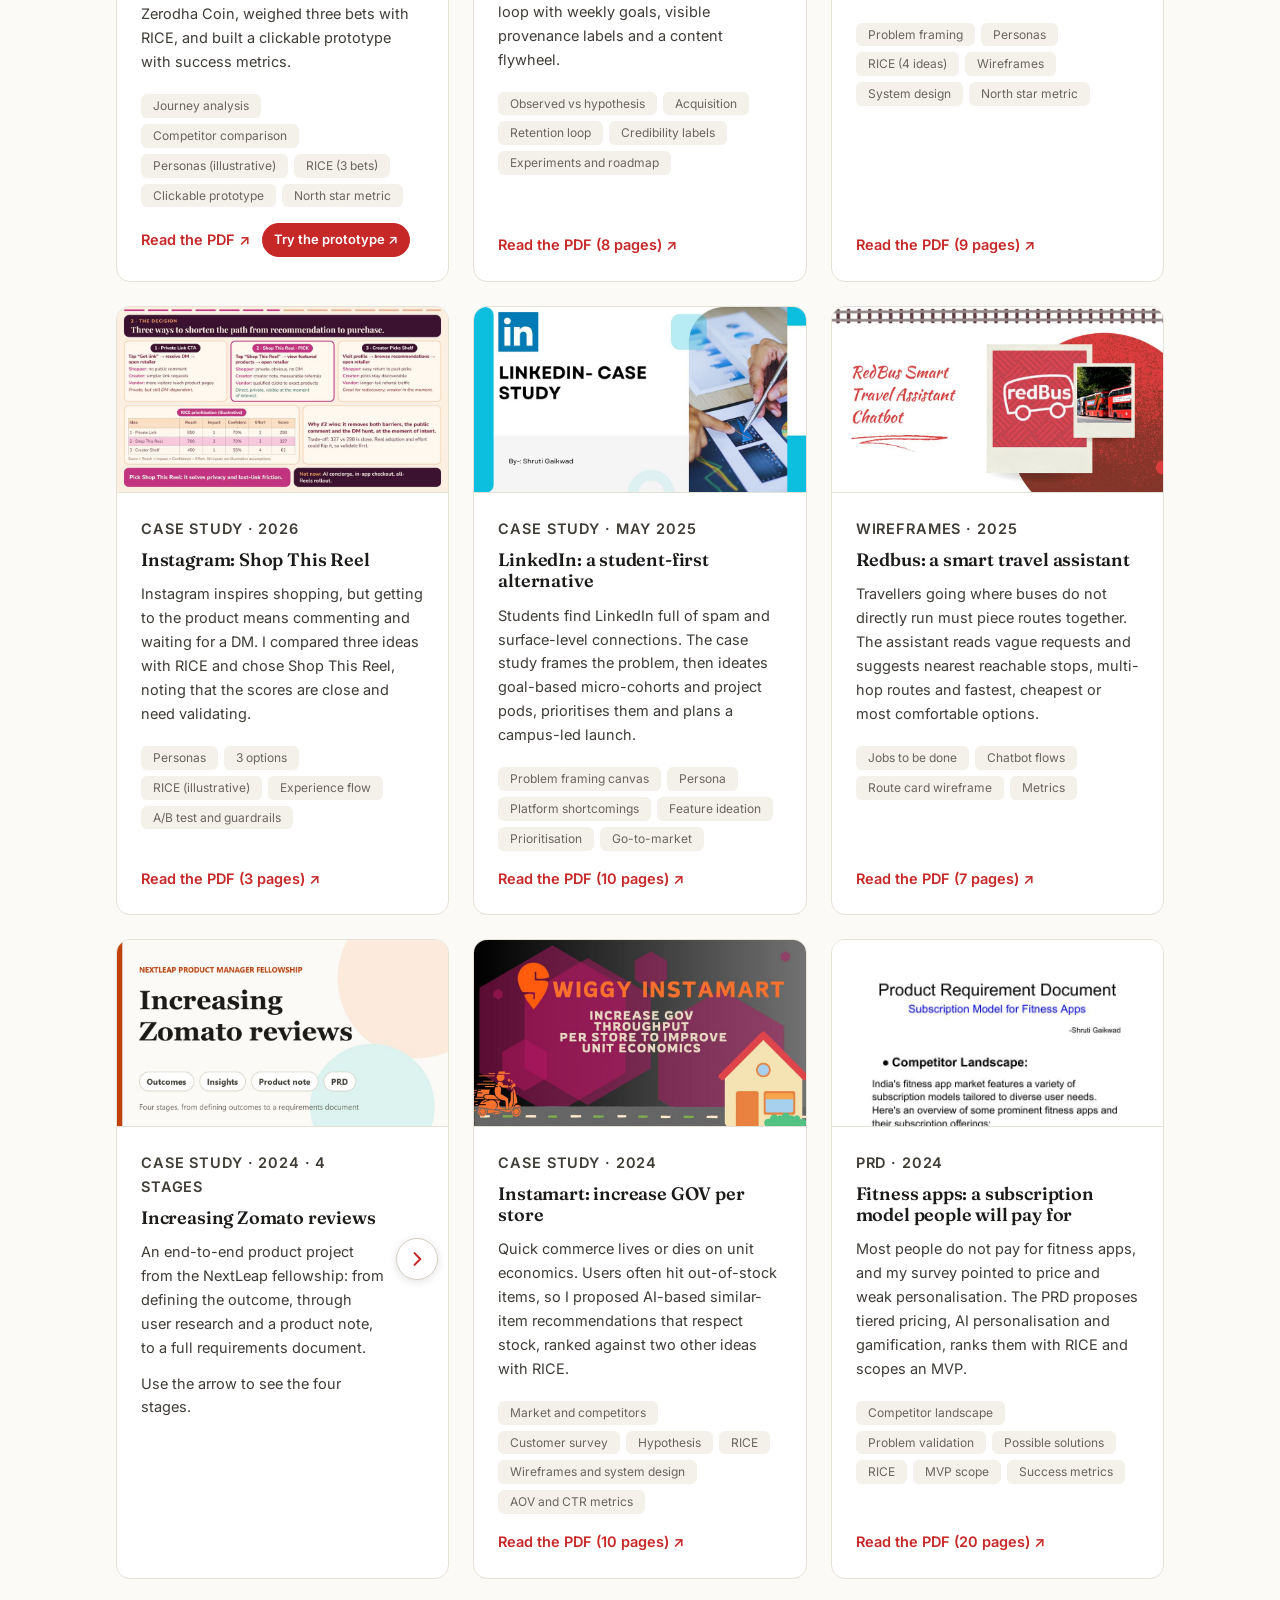
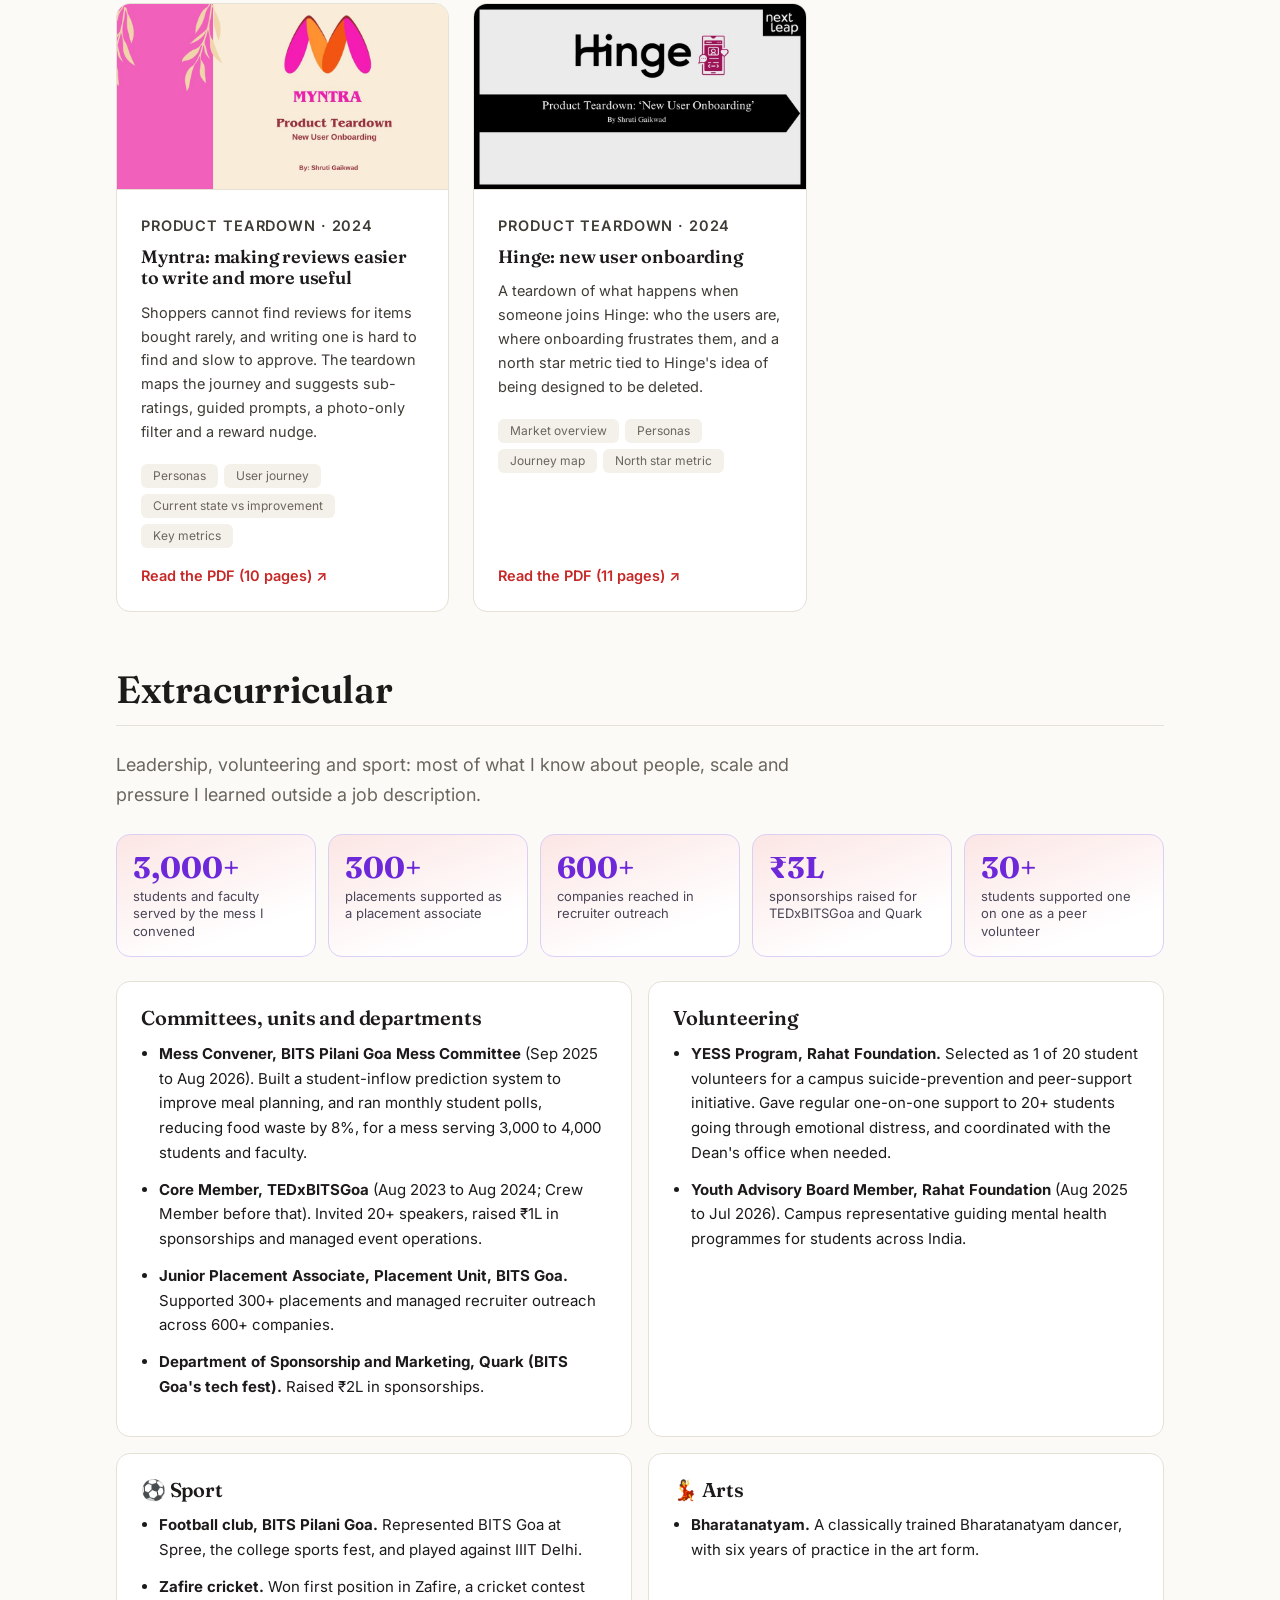
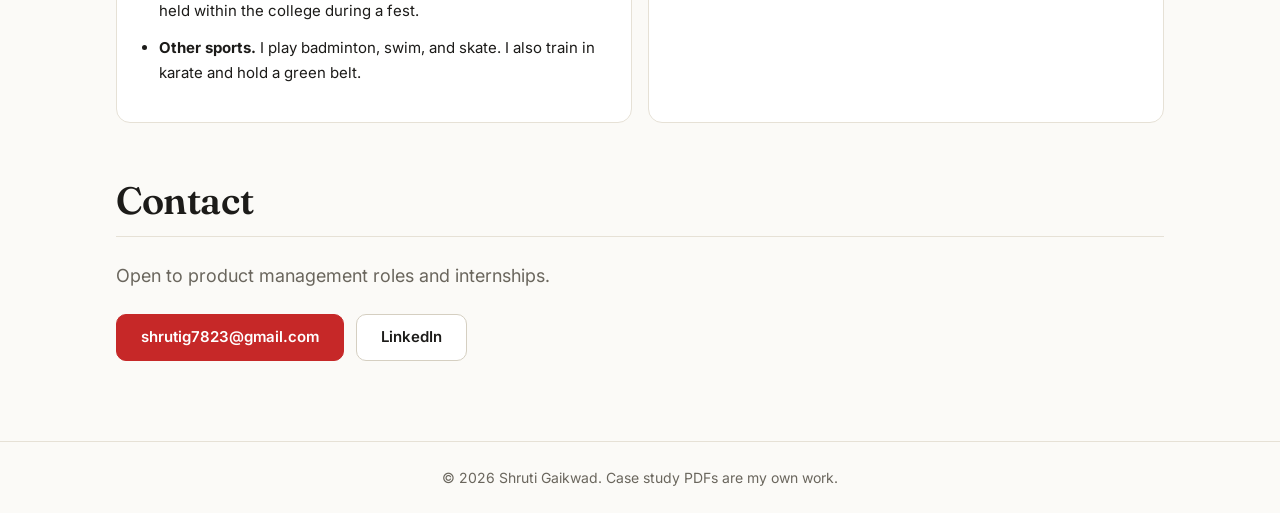
==== commit 8614f2cc: "Fix Zafire wording" ====
--- a/index.html
+++ b/index.html
@@ -355,7 +355,7 @@
         </ul></div>
         <div class="reveal" style="--d:140ms"><h3>&#9917; Sport</h3><ul>
           <li><strong>Football club, BITS Pilani Goa.</strong> Represented BITS Goa at Spree, the college sports fest, and played against IIIT Delhi.</li>
-          <li><strong>Zafire cricket.</strong> Won first position in Zafire, an inter-college cricket contest held within the college fest.</li>
+          <li><strong>Zafire cricket.</strong> Won first position in Zafire, a cricket contest held within the college during a fest.</li>
           <li><strong>Other sports.</strong> I play badminton, swim, and skate. I also train in karate and hold a green belt.</li>
         </ul></div>
         <div class="reveal" style="--d:210ms"><h3>&#128131; Arts</h3><ul>
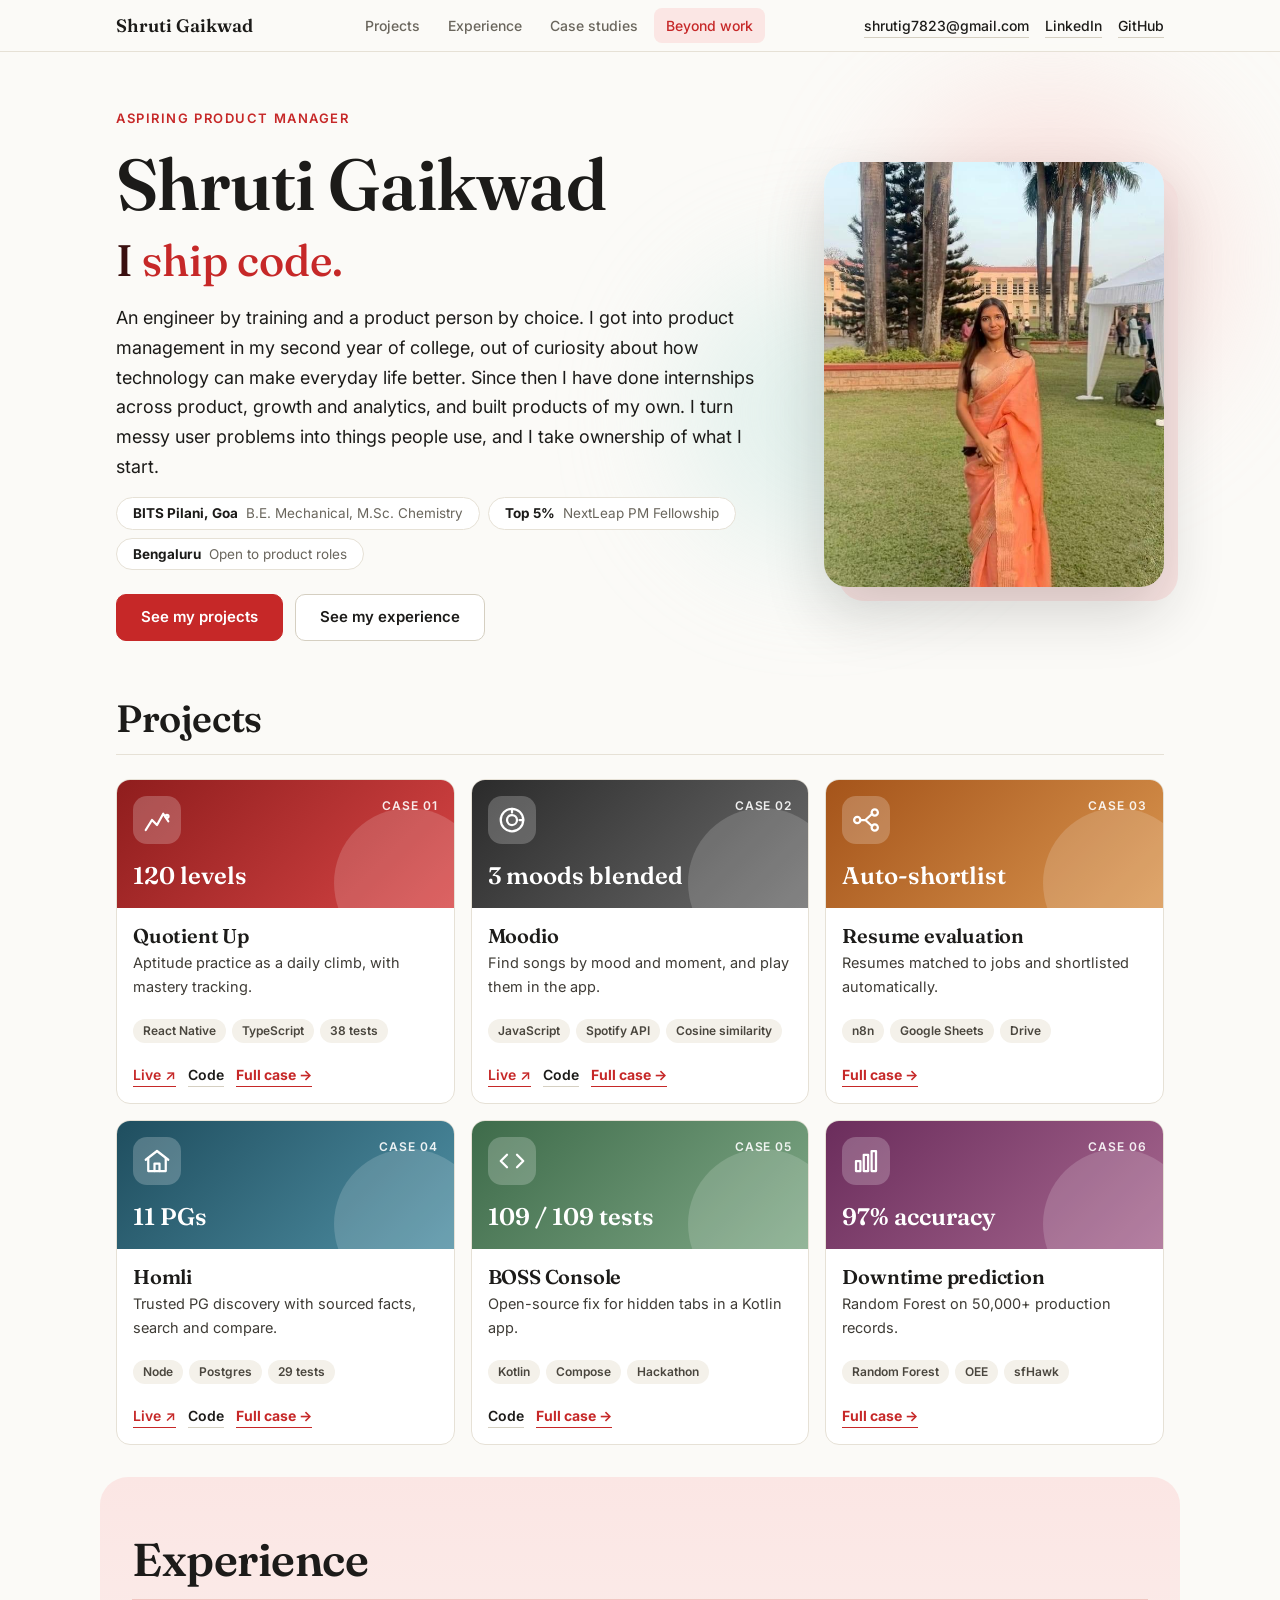
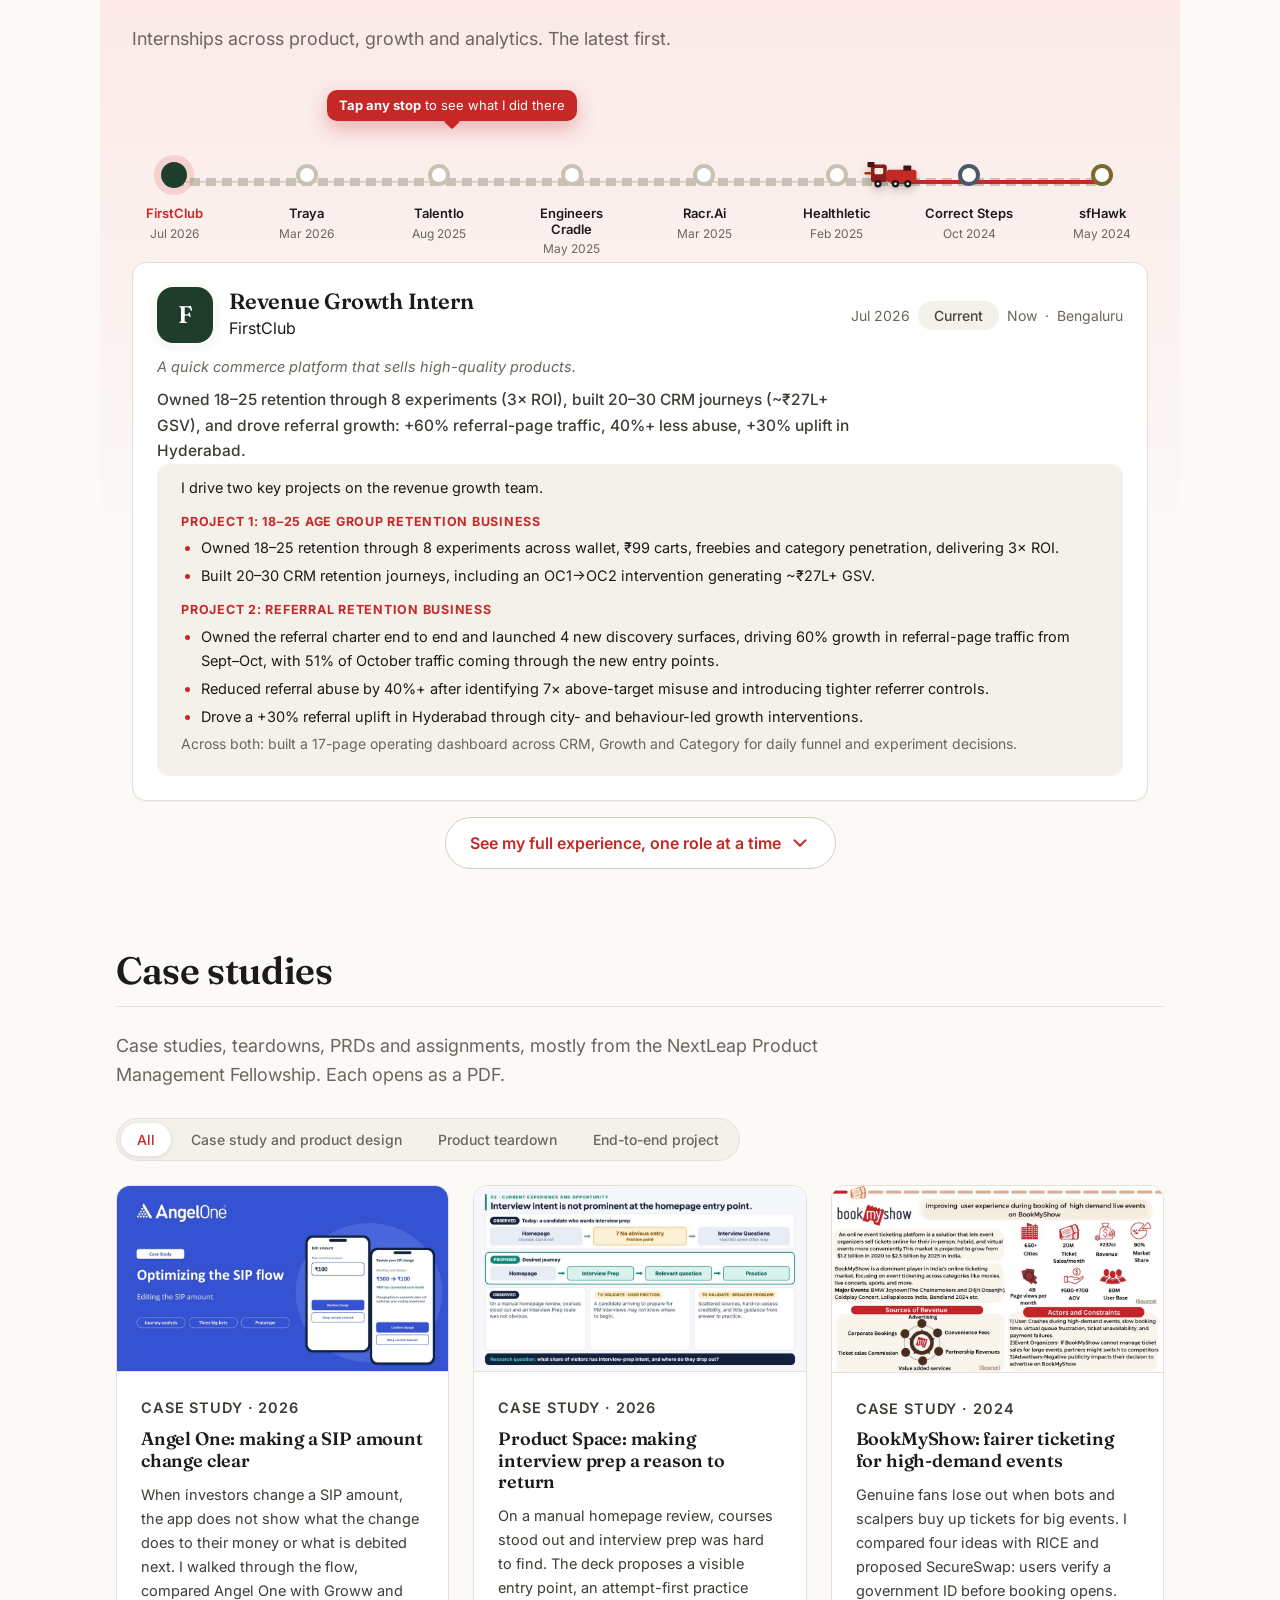
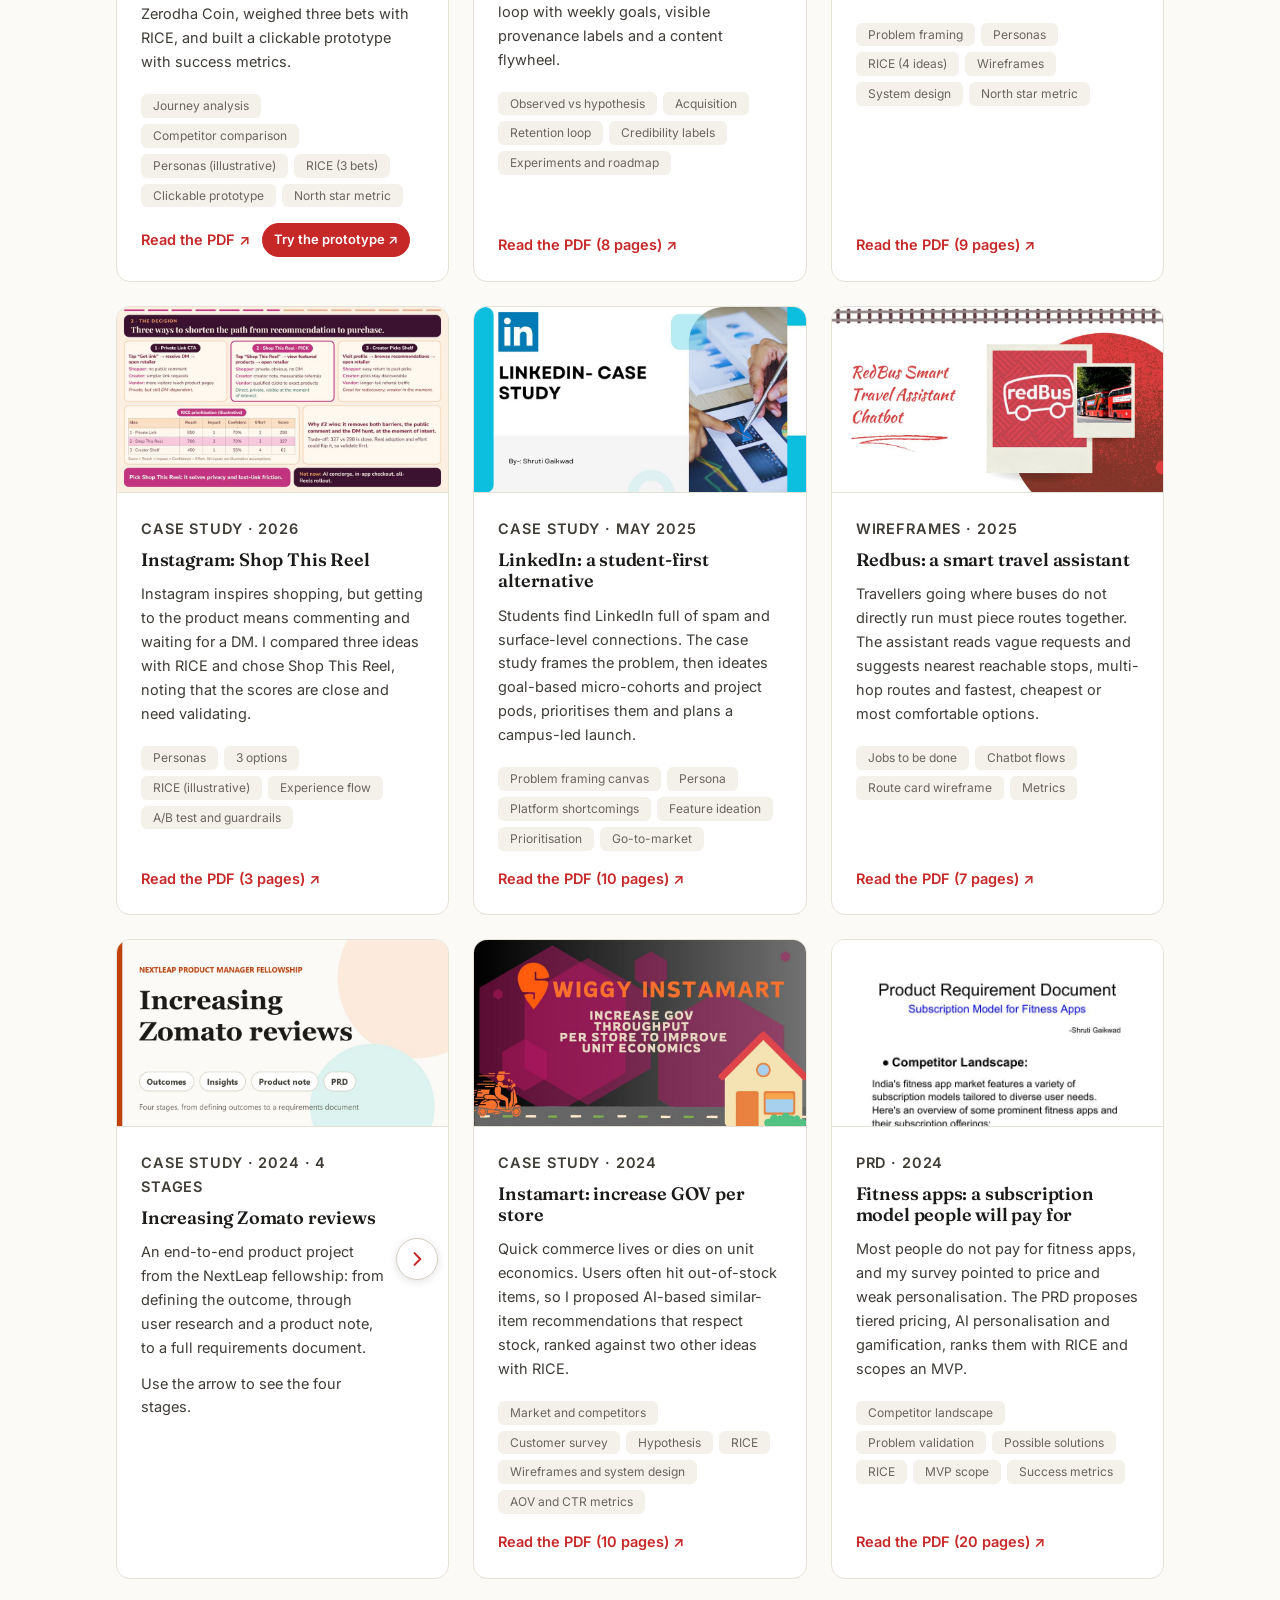
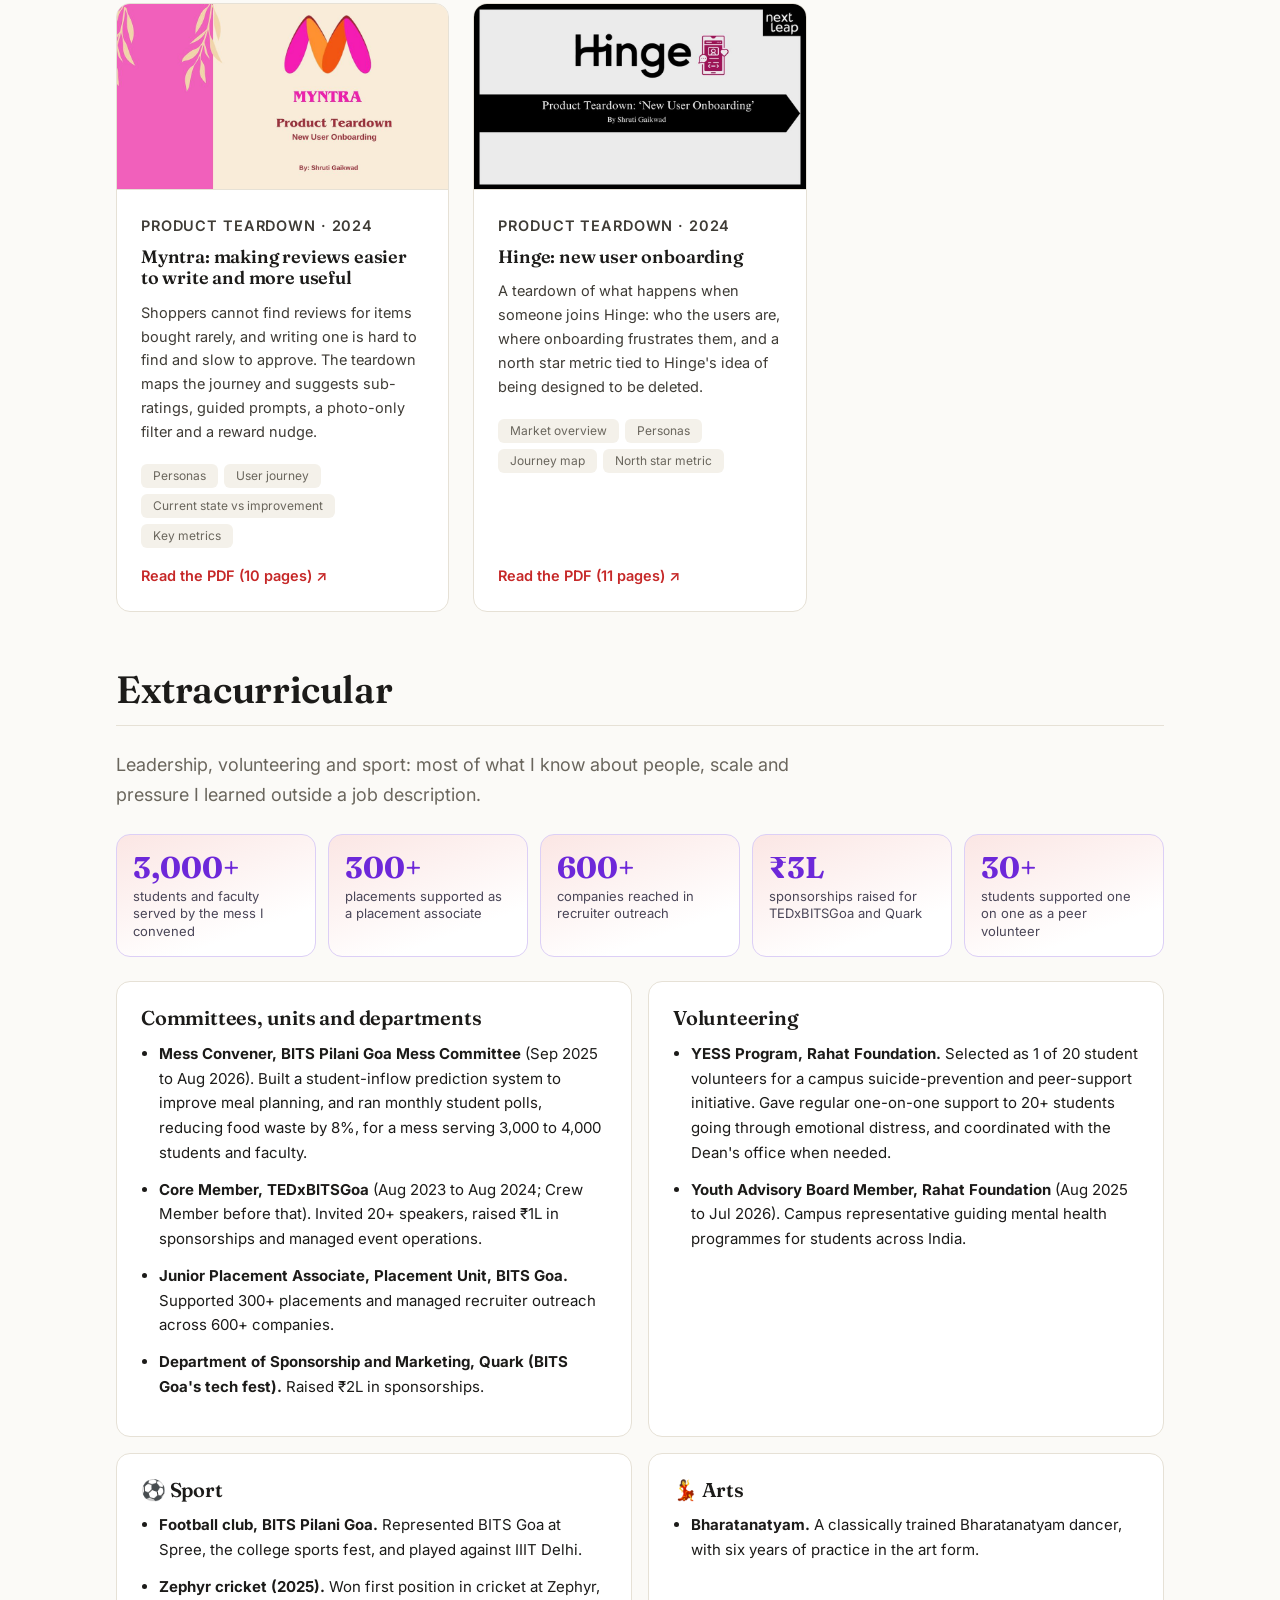
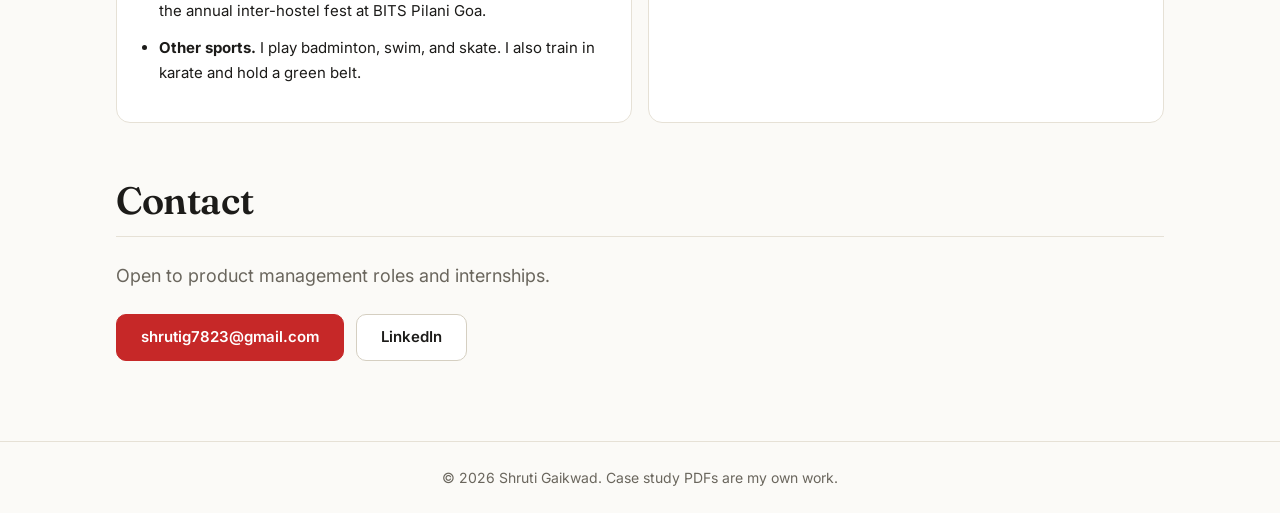
==== commit a4051ec9: "Sport: correct to Zephyr cricket 2025" ====
--- a/index.html
+++ b/index.html
@@ -355,7 +355,7 @@
         </ul></div>
         <div class="reveal" style="--d:140ms"><h3>&#9917; Sport</h3><ul>
           <li><strong>Football club, BITS Pilani Goa.</strong> Represented BITS Goa at Spree, the college sports fest, and played against IIIT Delhi.</li>
-          <li><strong>Zafire cricket.</strong> Won first position in Zafire, a cricket contest held within the college during a fest.</li>
+          <li><strong>Zephyr cricket (2025).</strong> Won first position in cricket at Zephyr, the annual inter-hostel fest at BITS Pilani Goa.</li>
           <li><strong>Other sports.</strong> I play badminton, swim, and skate. I also train in karate and hold a green belt.</li>
         </ul></div>
         <div class="reveal" style="--d:210ms"><h3>&#128131; Arts</h3><ul>
--- a/styles.css
+++ b/styles.css
@@ -435,3 +435,6 @@
 
 .train svg { scale: -1 1; }
 
+
+/* when the full list is open, the single-role panel steps aside */
+.journey.listmode .jpanel { display: none; }
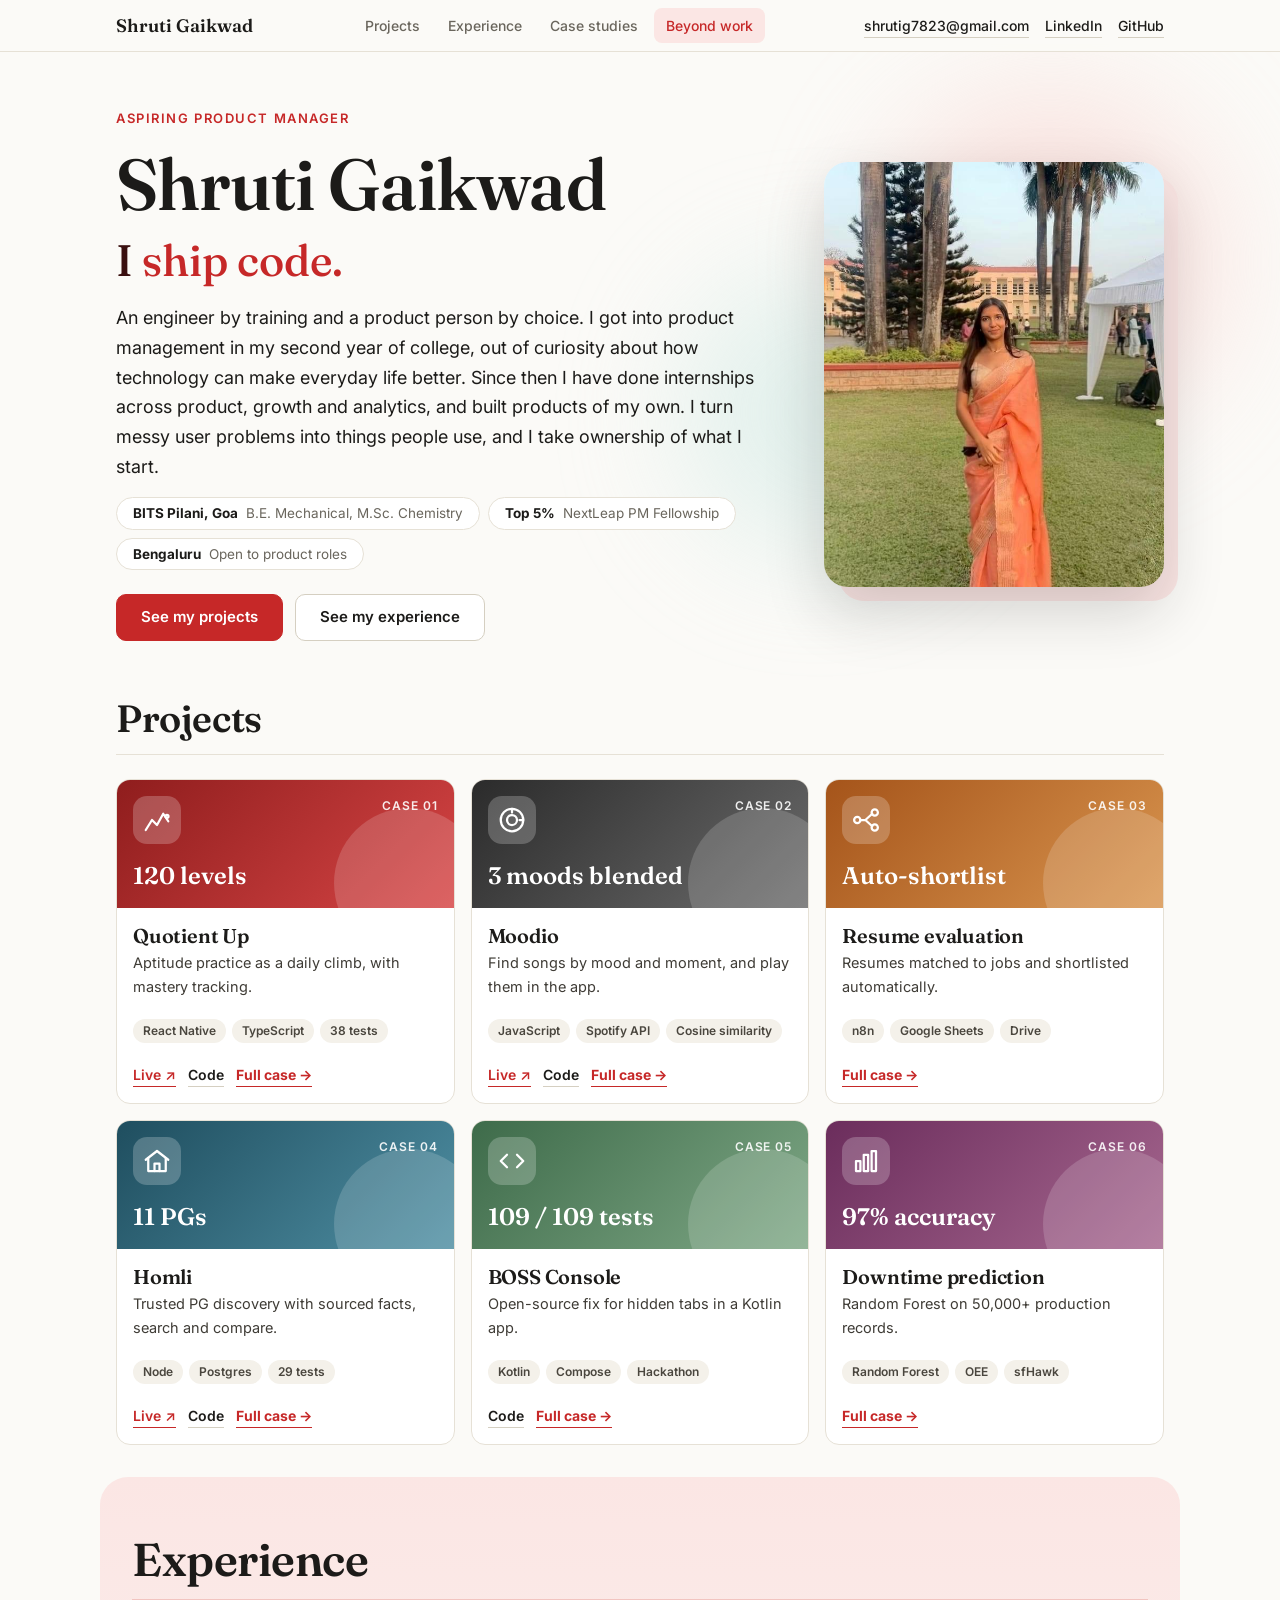
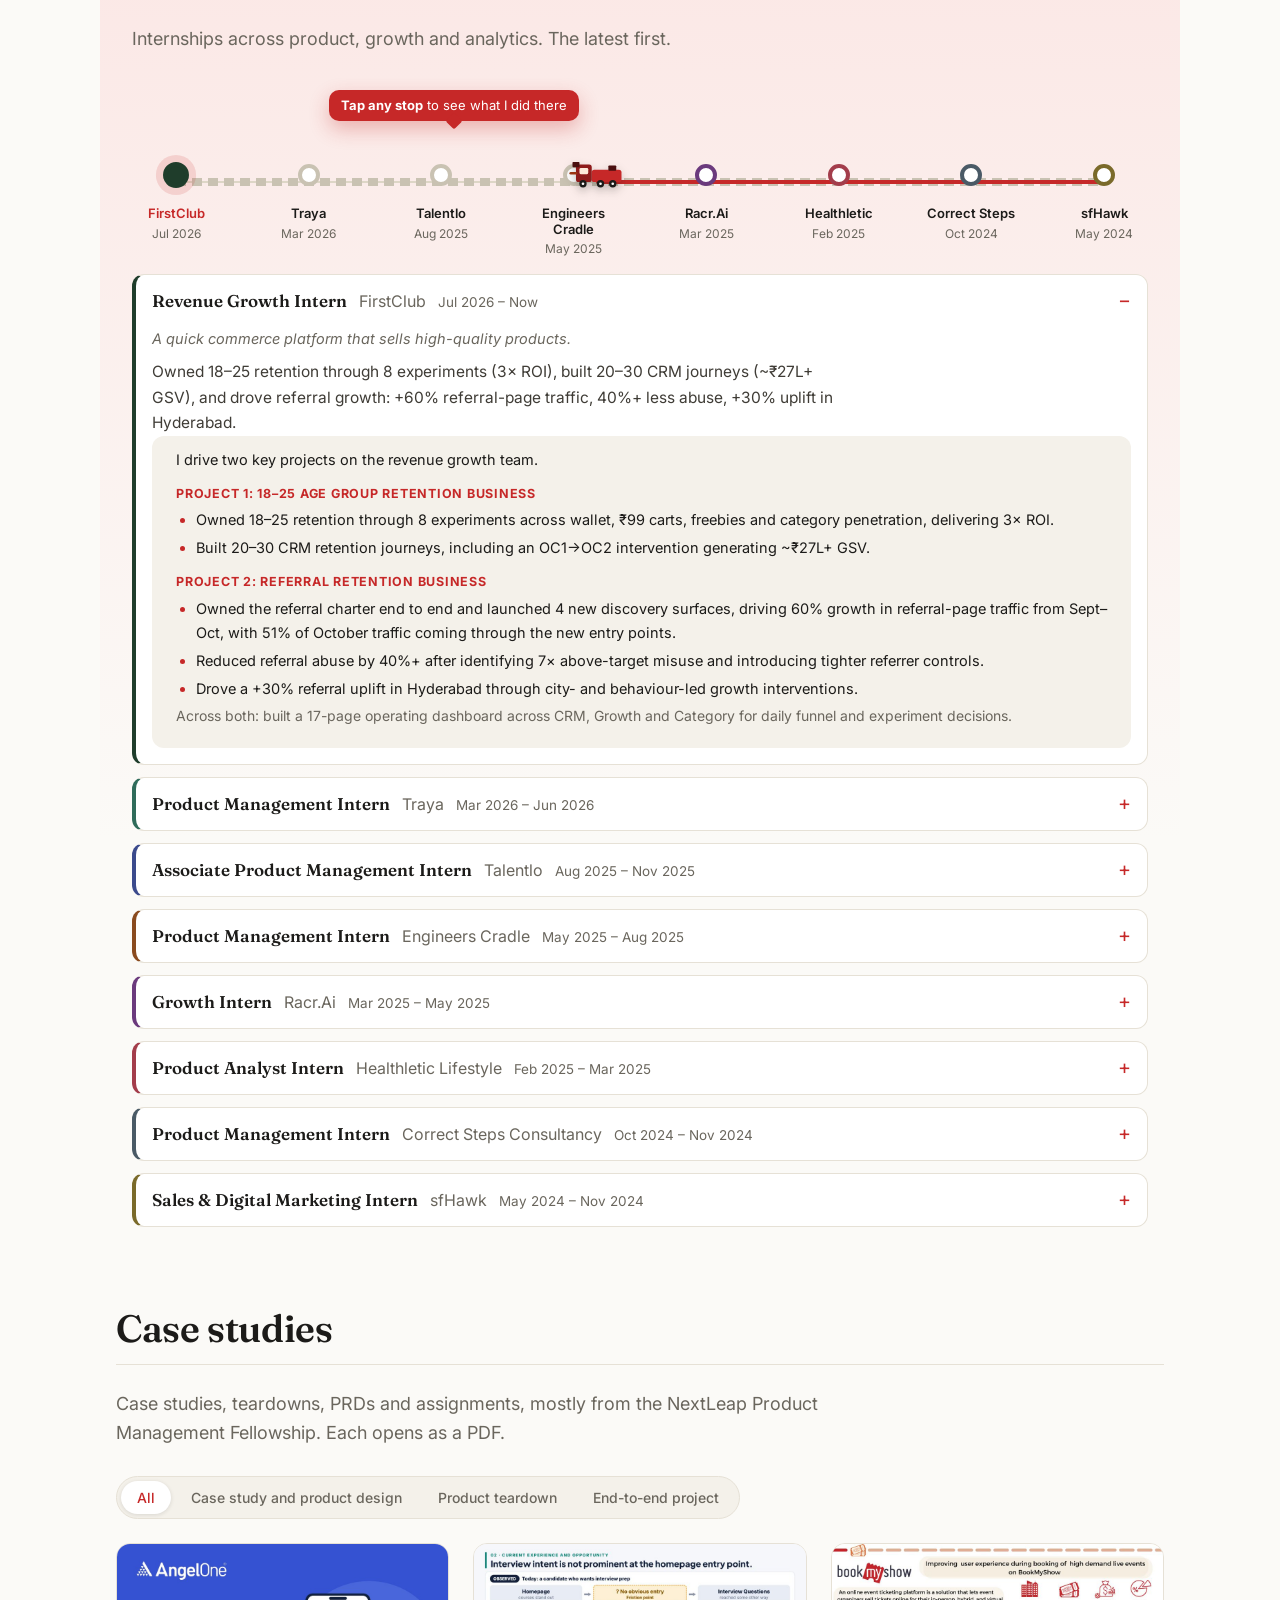
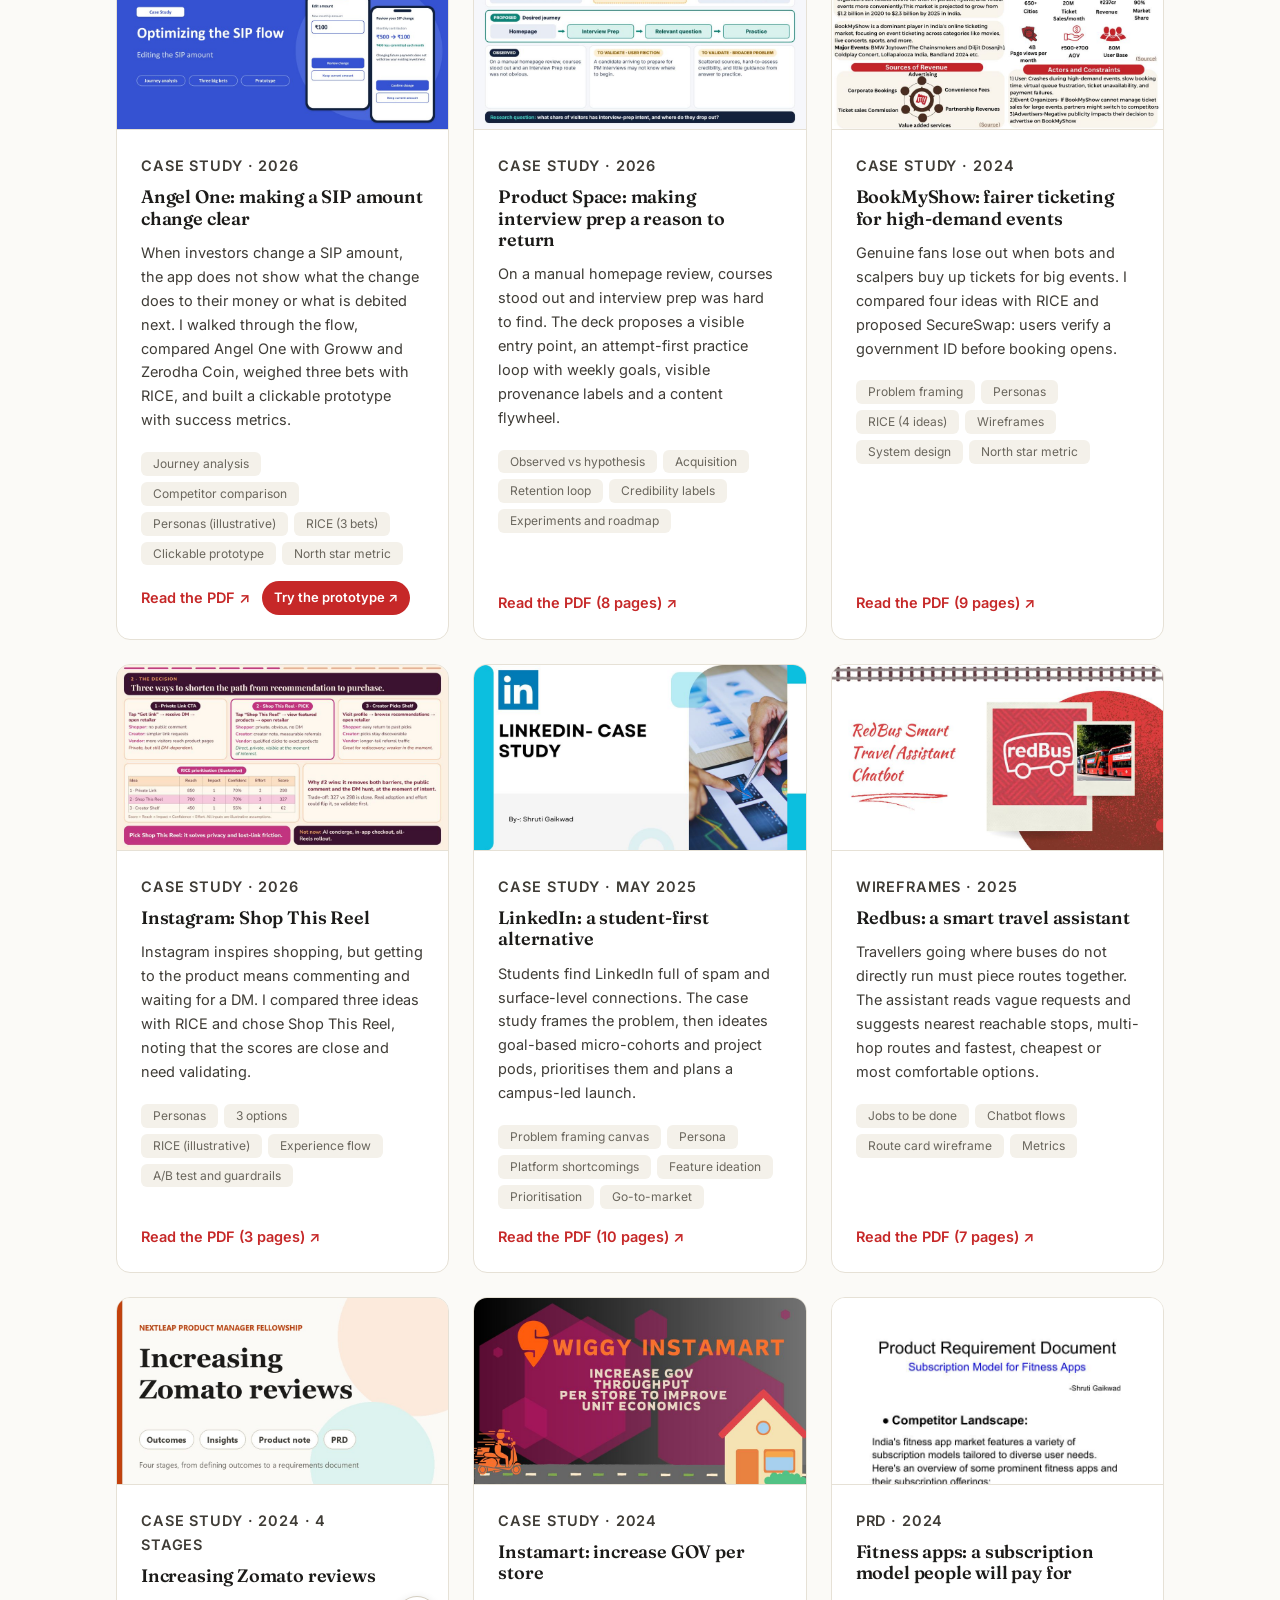
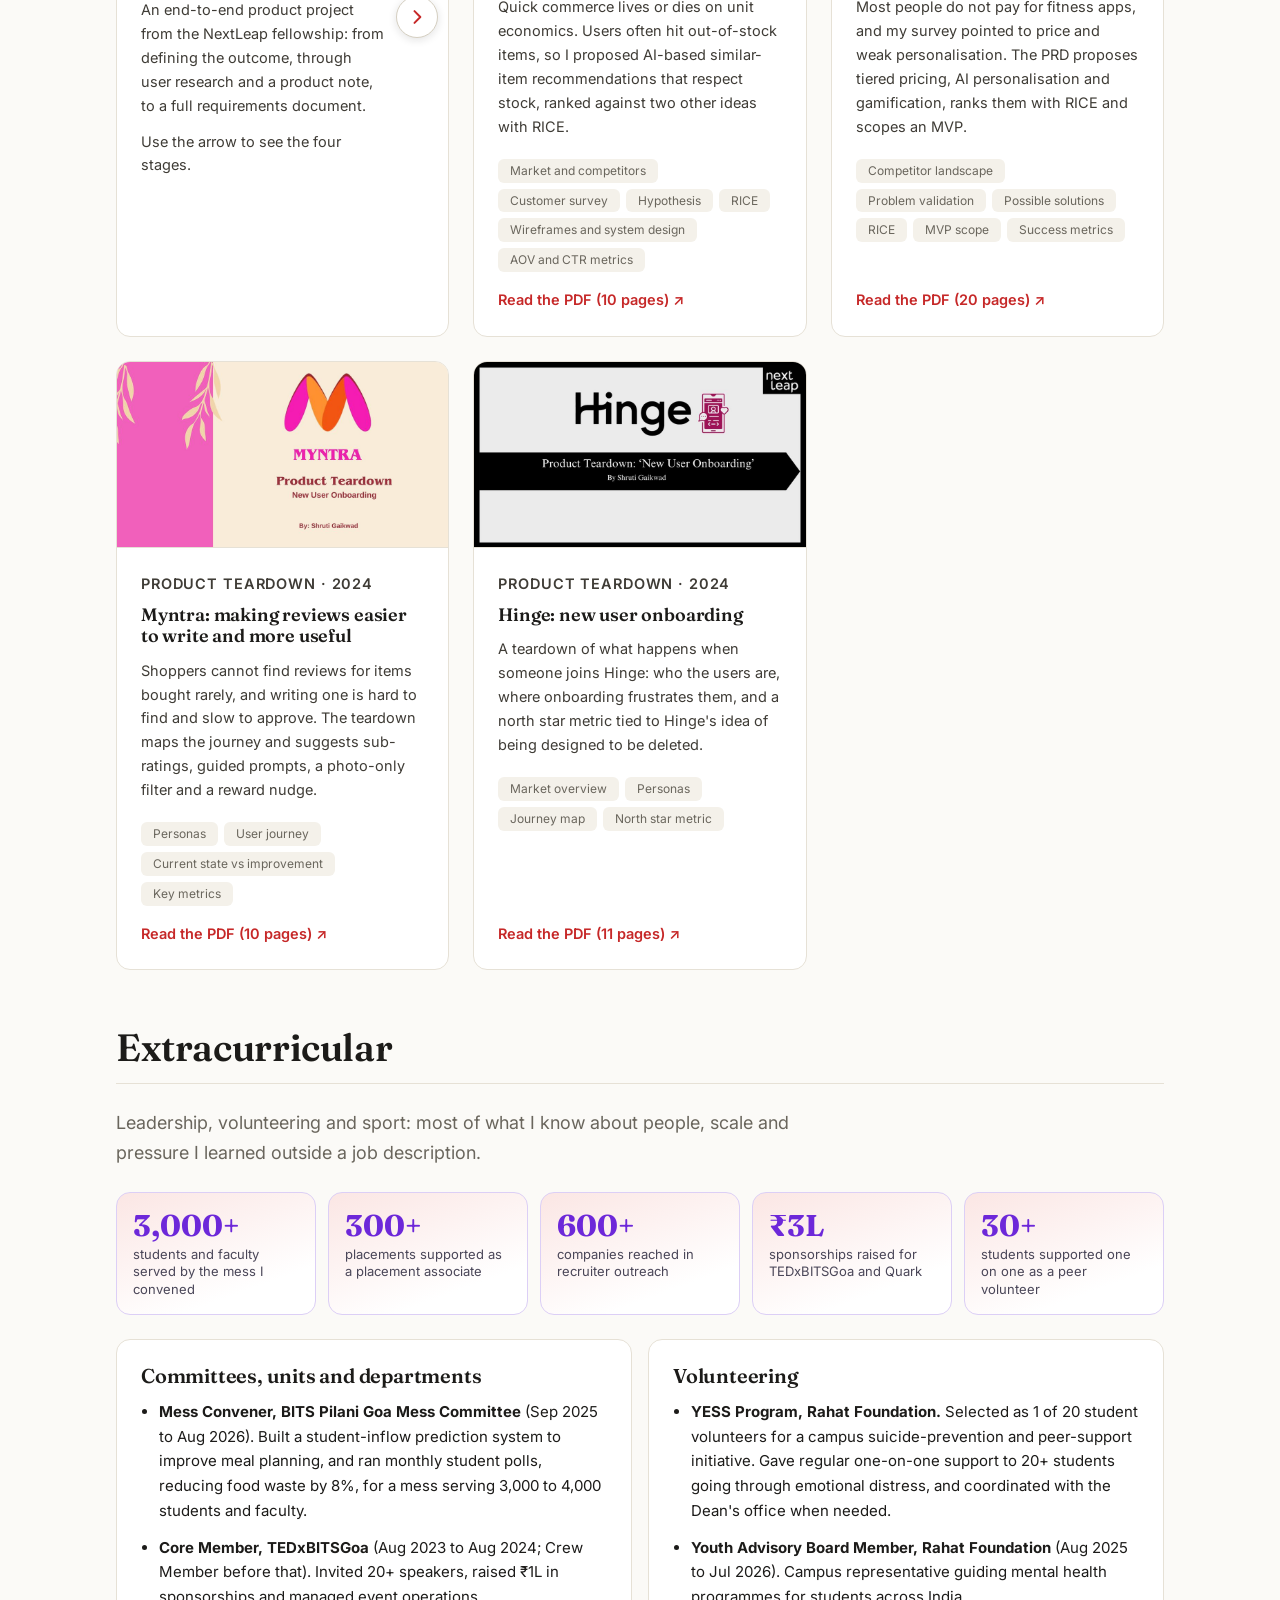
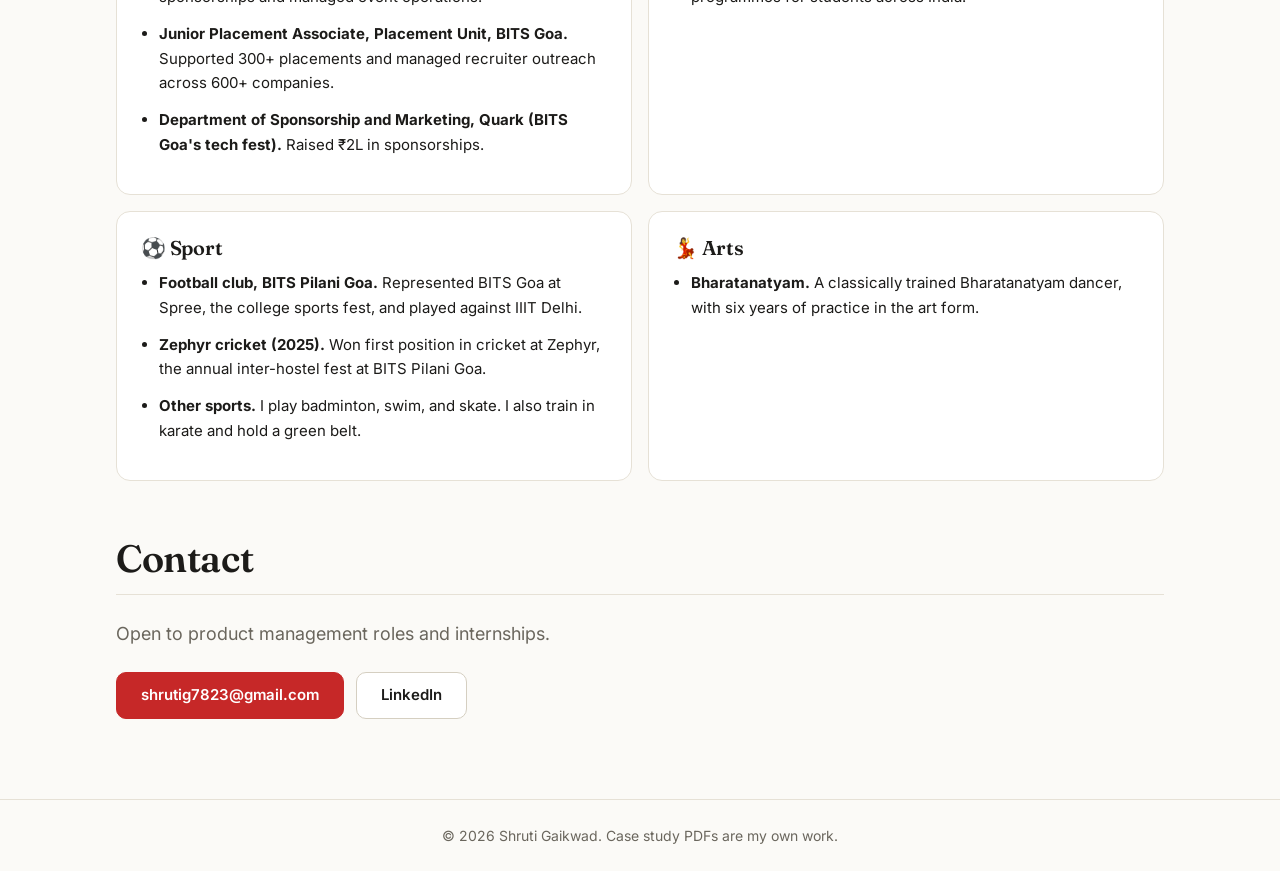
==== commit 89513c74: "Experience: roles always listed under the train, tap to expand; drop the arrow and the duplicate box" ====
--- a/index.html
+++ b/index.html
@@ -176,7 +176,7 @@
         </article>
       </div>
     </div>
-    <details class="allxp" id="allxp">
+    <details class="allxp" id="allxp" open>
       <summary><span>See my full experience, one role at a time</span><svg viewBox="0 0 24 24" width="22" height="22" fill="none" stroke="currentColor" stroke-width="2.2" stroke-linecap="round" stroke-linejoin="round" aria-hidden="true"><path d="M6 9l6 6 6-6"/></svg></summary>
       <div class="allxp-list">
         <details class="xpfull" style="--c:#1F3D2B" open><summary><span class="xs-role">Revenue Growth Intern</span><span class="xs-co">FirstClub</span><span class="xs-dates">Jul 2026 &ndash; Now</span></summary><div class="xpfull-body"><p class="xp-about">A quick commerce platform that sells high-quality products.</p><p class="xp-text">Owned 18–25 retention through 8 experiments (3× ROI), built 20–30 CRM journeys (~₹27L+ GSV), and drove referral growth: +60% referral-page traffic, 40%+ less abuse, +30% uplift in Hyderabad.</p><div class="jbody"><p>I drive two key projects on the revenue growth team.</p><h5>Project 1: 18–25 age group retention business</h5><ul><li>Owned 18–25 retention through 8 experiments across wallet, ₹99 carts, freebies and category penetration, delivering 3× ROI.</li><li>Built 20–30 CRM retention journeys, including an OC1→OC2 intervention generating ~₹27L+ GSV.</li></ul><h5>Project 2: Referral retention business</h5><ul><li>Owned the referral charter end to end and launched 4 new discovery surfaces, driving 60% growth in referral-page traffic from Sept–Oct, with 51% of October traffic coming through the new entry points.</li><li>Reduced referral abuse by 40%+ after identifying 7× above-target misuse and introducing tighter referrer controls.</li><li>Drove a +30% referral uplift in Hyderabad through city- and behaviour-led growth interventions.</li></ul><p class="also">Across both: built a 17-page operating dashboard across CRM, Growth and Category for daily funnel and experiment decisions.</p></div></div></details>
--- a/styles.css
+++ b/styles.css
@@ -438,3 +438,9 @@
 
 /* when the full list is open, the single-role panel steps aside */
 .journey.listmode .jpanel { display: none; }
+
+/* the roles are always listed under the train; tap one to expand it */
+.allxp > summary { display: none; }
+.journey .jpanel { display: none; }
+.allxp { margin-top: var(--s2); }
+.allxp-list { margin-top: var(--s3); }
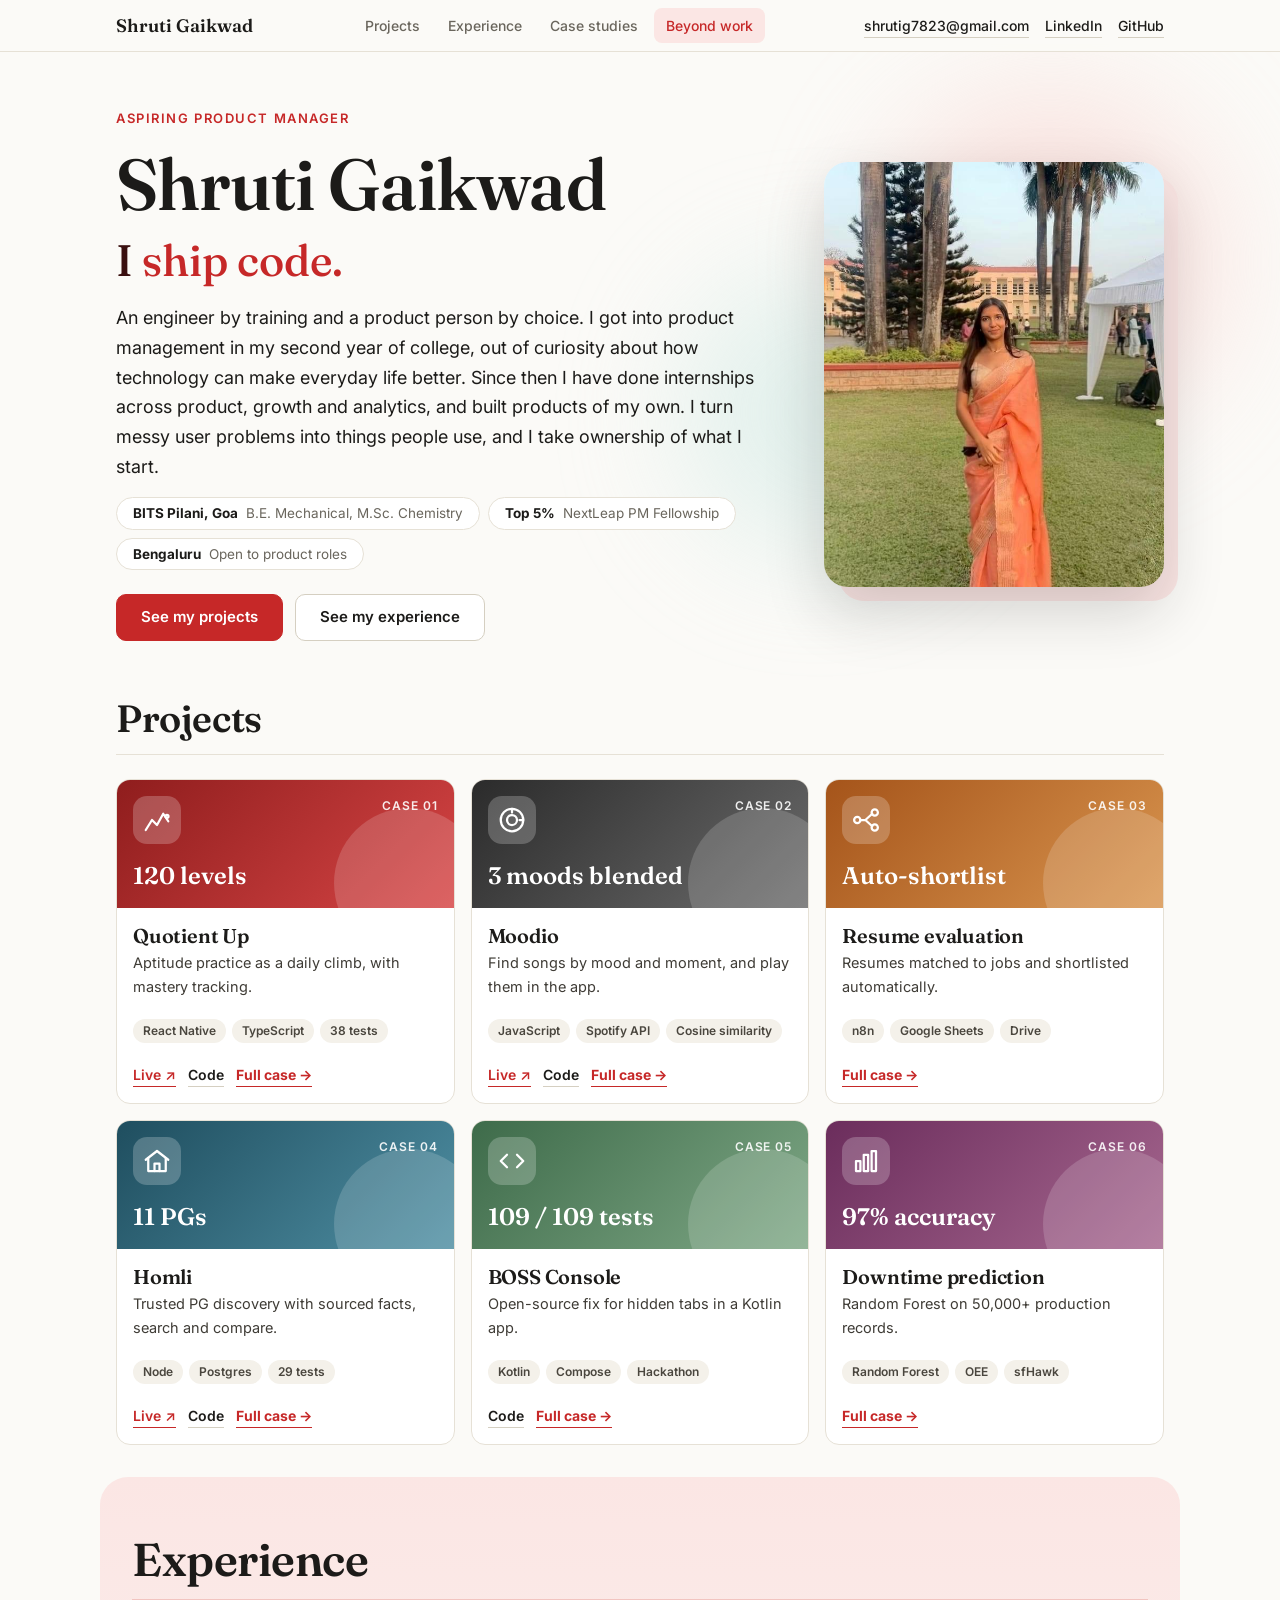
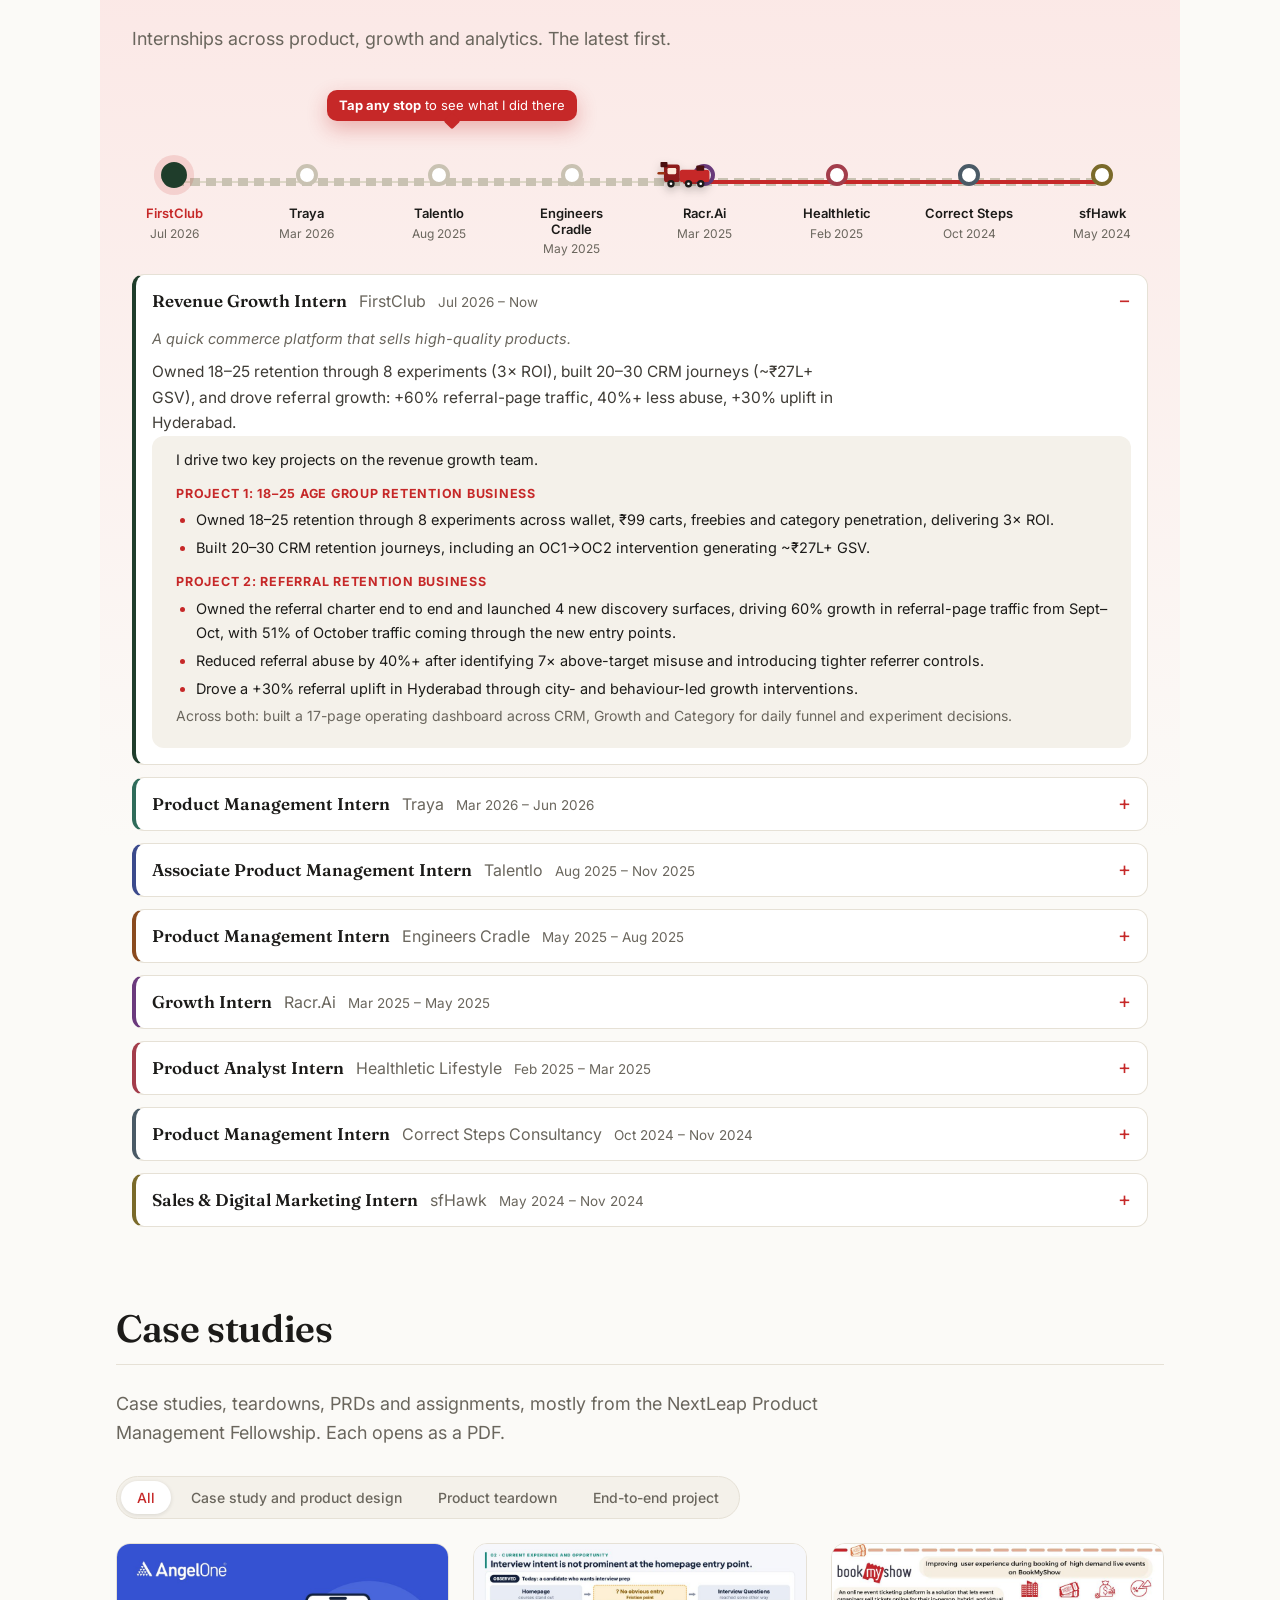
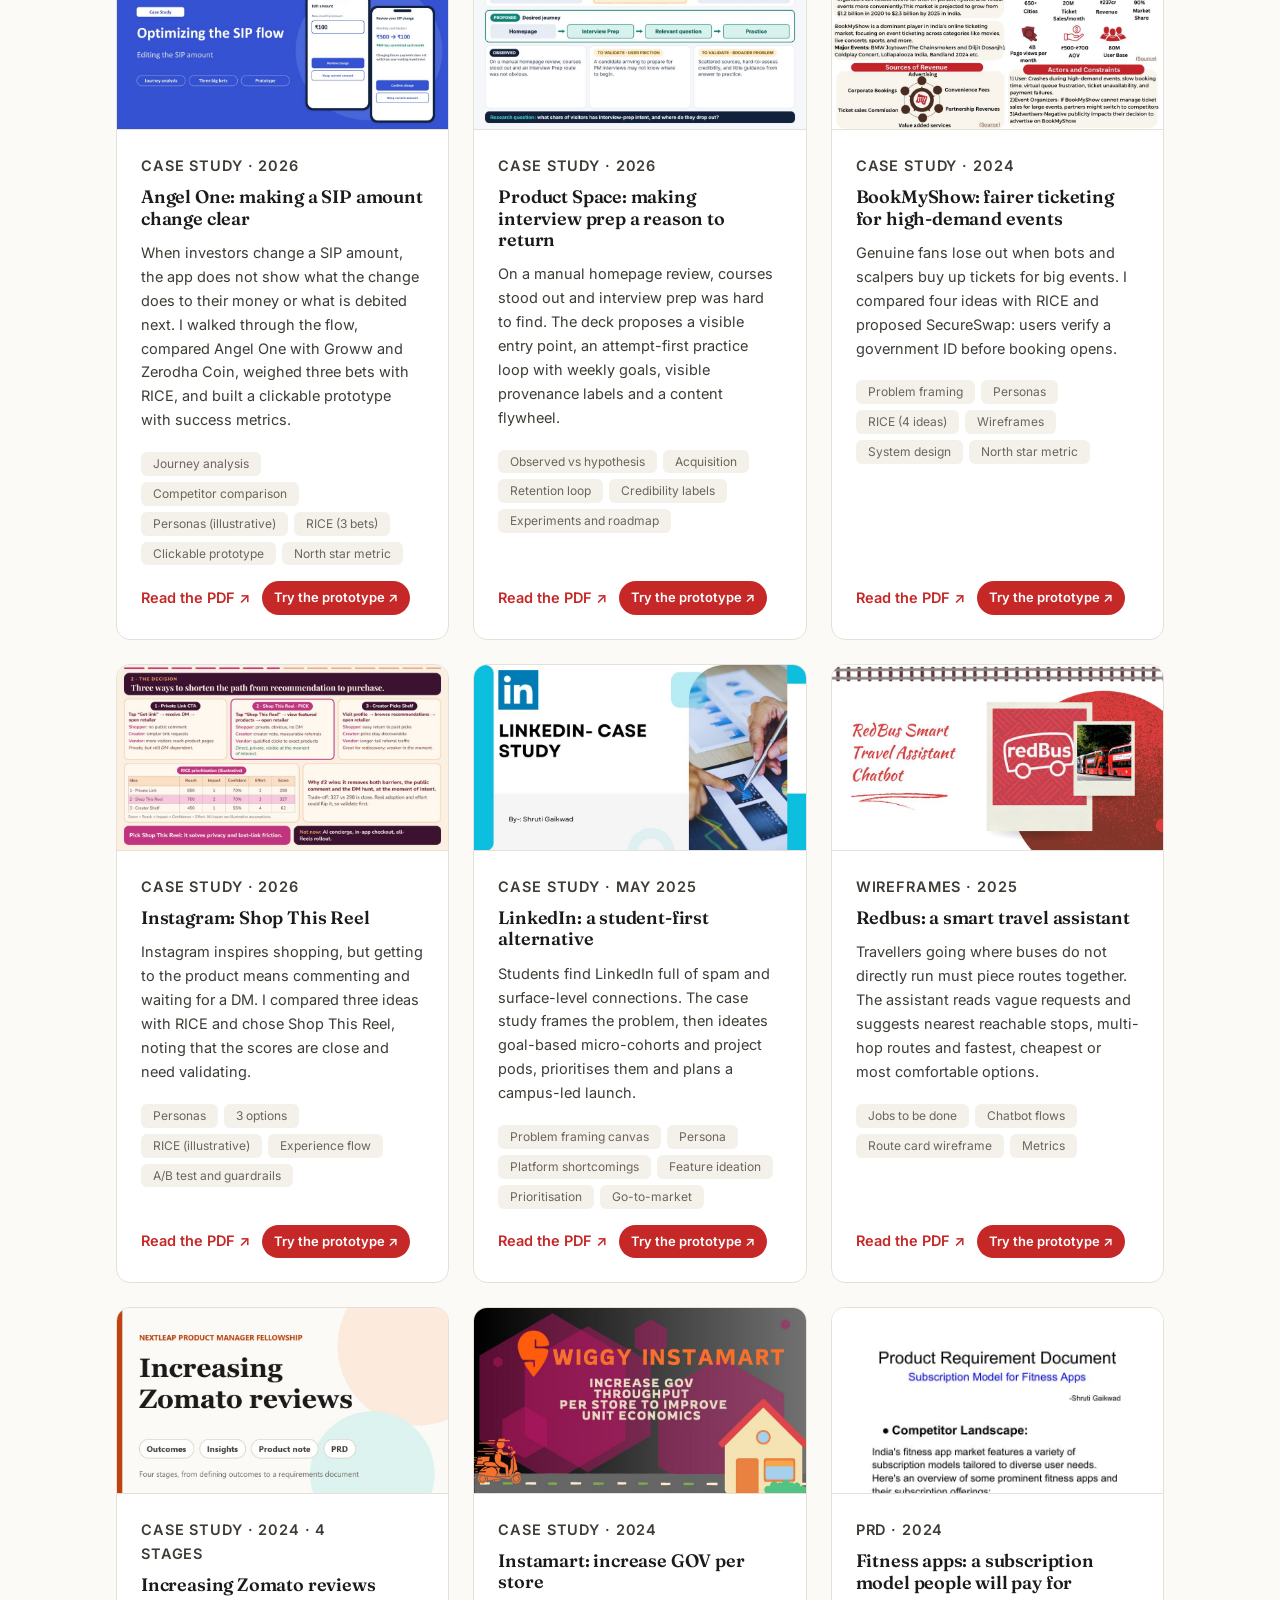
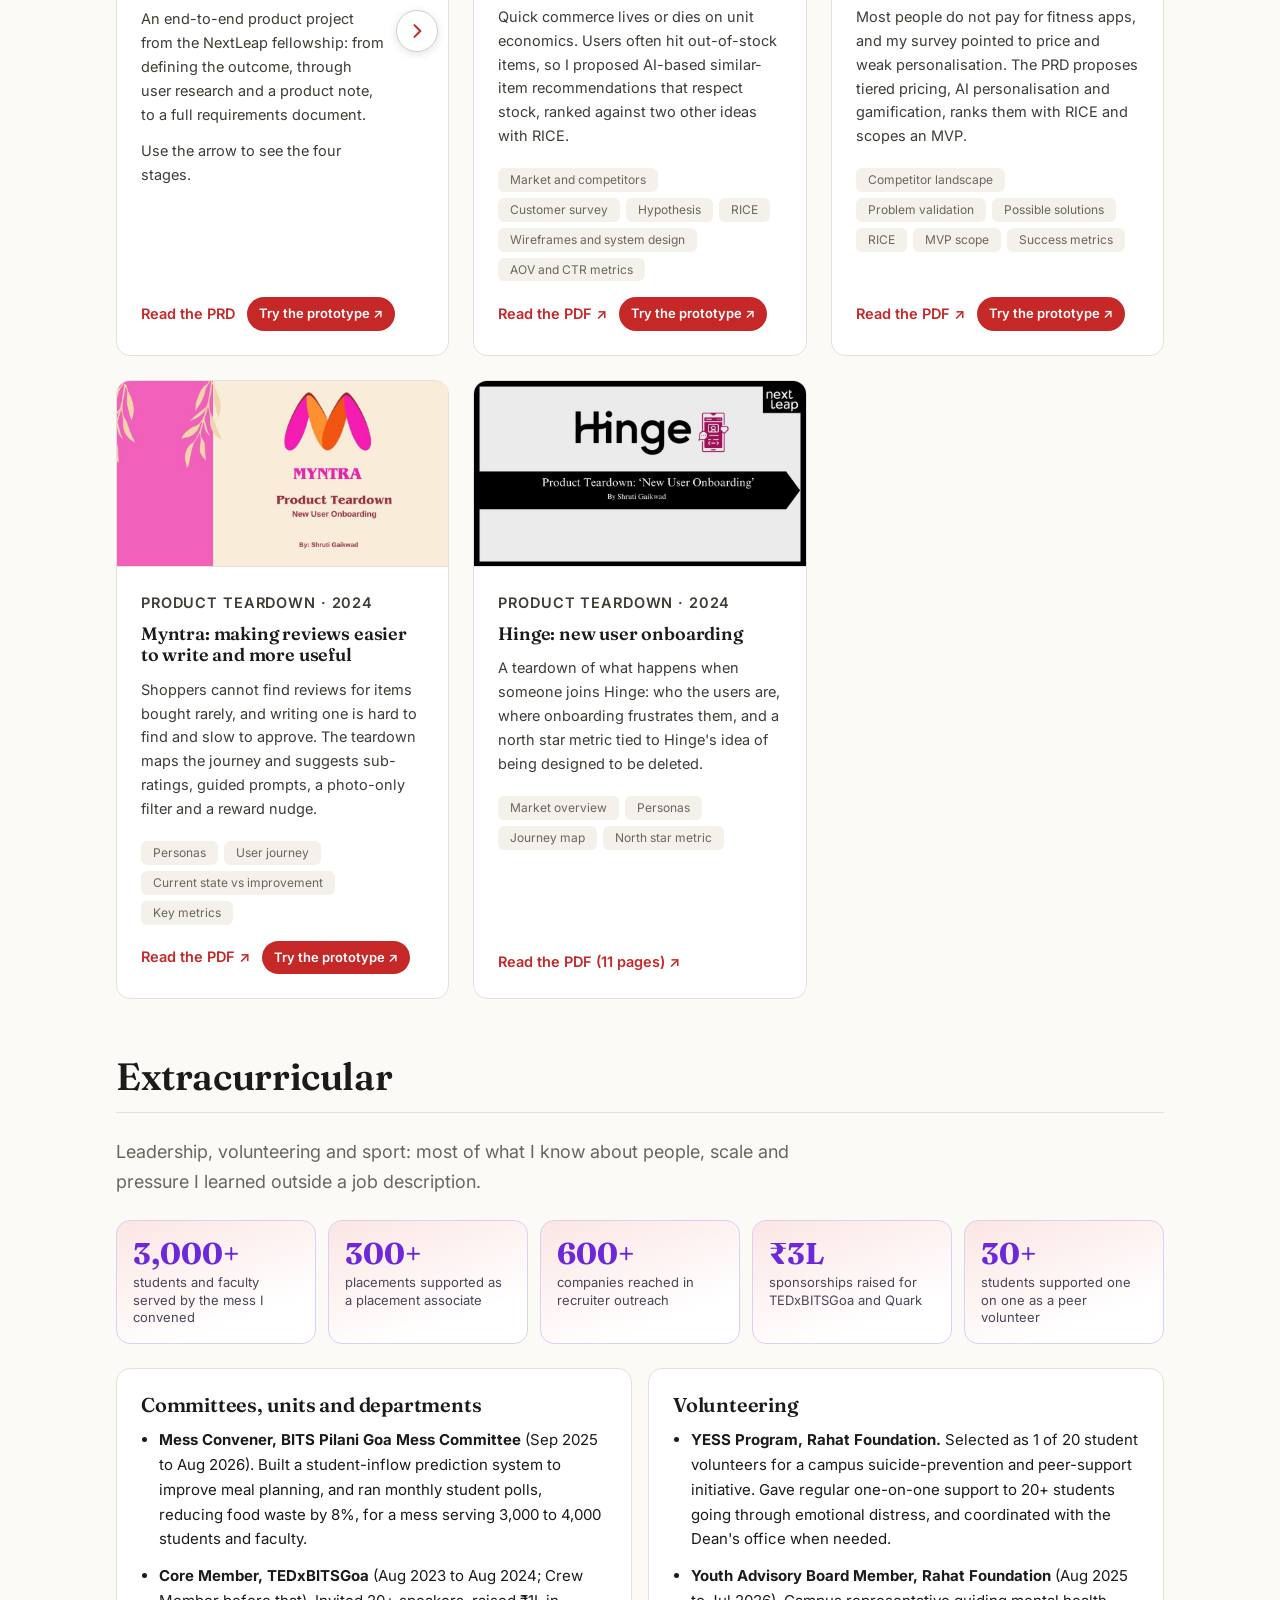
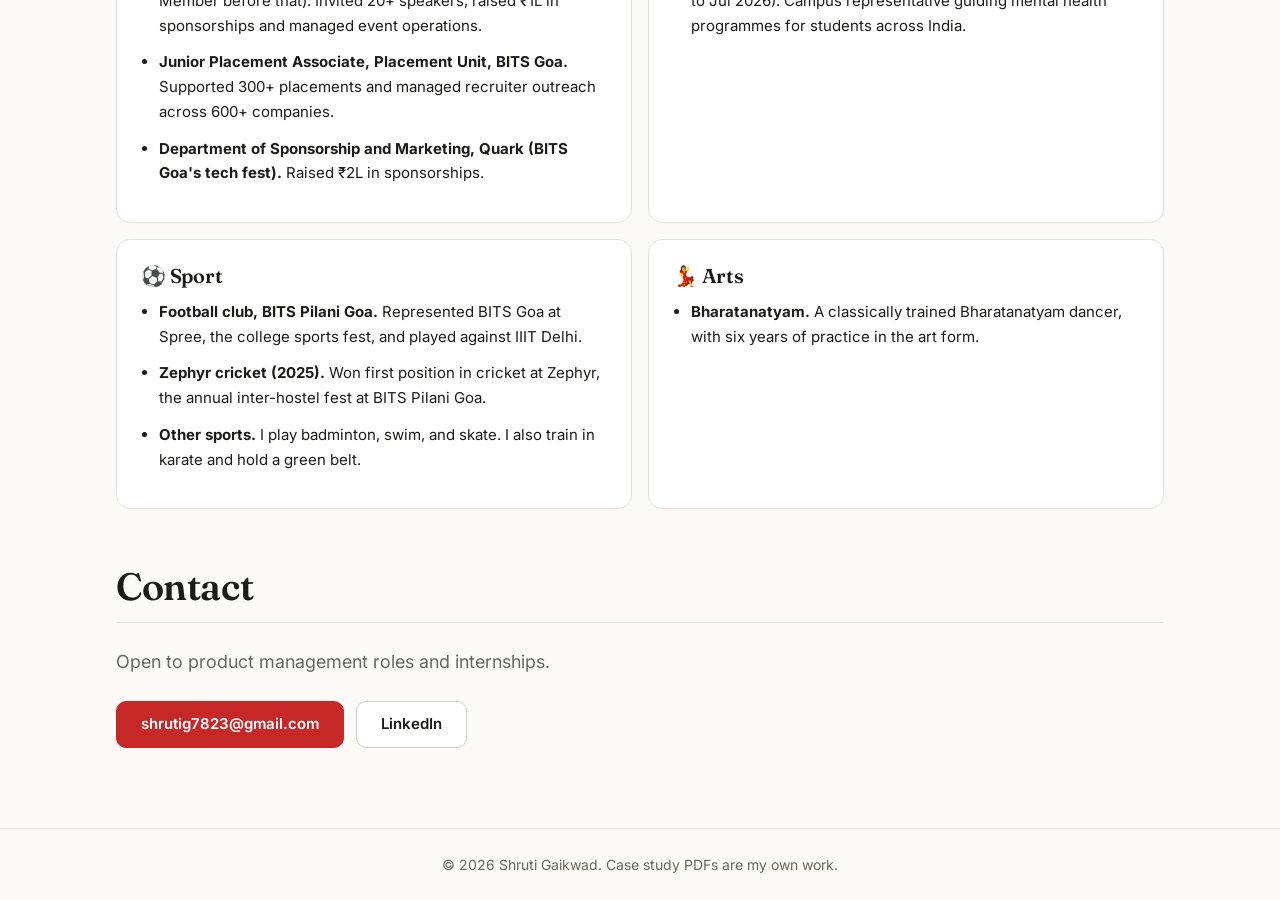
==== commit 2273e242: "Portfolio: nine concept prototypes and Try the prototype buttons on the case study cards Co-Authored" ====
--- a/index.html
+++ b/index.html
@@ -218,7 +218,7 @@
           <h3>Product Space: making interview prep a reason to return</h3>
           <p>On a manual homepage review, courses stood out and interview prep was hard to find. The deck proposes a visible entry point, an attempt-first practice loop with weekly goals, visible provenance labels and a content flywheel.</p>
           <ul class="chips" aria-label="What it covers"><li>Observed vs hypothesis</li><li>Acquisition</li><li>Retention loop</li><li>Credibility labels</li><li>Experiments and roadmap</li></ul>
-          <p class="card-link"><a href="assets/decks/product-space-interview-prep.pdf" target="_blank" rel="noopener">Read the PDF (8 pages) &#8599;</a></p>
+          <p class="card-link"><a href="assets/decks/product-space-interview-prep.pdf" target="_blank" rel="noopener">Read the PDF &#8599;</a><a class="proto" href="prototypes/product-space-interview-prep.html" target="_blank" rel="noopener">Try the prototype &#8599;</a></p>
         </div>
       </article>
       <article class="card" data-cat="case">
@@ -230,7 +230,7 @@
           <h3>BookMyShow: fairer ticketing for high-demand events</h3>
           <p>Genuine fans lose out when bots and scalpers buy up tickets for big events. I compared four ideas with RICE and proposed SecureSwap: users verify a government ID before booking opens.</p>
           <ul class="chips" aria-label="What it covers"><li>Problem framing</li><li>Personas</li><li>RICE (4 ideas)</li><li>Wireframes</li><li>System design</li><li>North star metric</li></ul>
-          <p class="card-link"><a href="assets/decks/bookmyshow-ticketing-case-study.pdf" target="_blank" rel="noopener">Read the PDF (9 pages) &#8599;</a></p>
+          <p class="card-link"><a href="assets/decks/bookmyshow-ticketing-case-study.pdf" target="_blank" rel="noopener">Read the PDF &#8599;</a><a class="proto" href="prototypes/bookmyshow-secureswap.html" target="_blank" rel="noopener">Try the prototype &#8599;</a></p>
         </div>
       </article>
       <article class="card" data-cat="case">
@@ -242,7 +242,7 @@
           <h3>Instagram: Shop This Reel</h3>
           <p>Instagram inspires shopping, but getting to the product means commenting and waiting for a DM. I compared three ideas with RICE and chose Shop This Reel, noting that the scores are close and need validating.</p>
           <ul class="chips" aria-label="What it covers"><li>Personas</li><li>3 options</li><li>RICE (illustrative)</li><li>Experience flow</li><li>A/B test and guardrails</li></ul>
-          <p class="card-link"><a href="assets/decks/shop-this-reel.pdf" target="_blank" rel="noopener">Read the PDF (3 pages) &#8599;</a></p>
+          <p class="card-link"><a href="assets/decks/shop-this-reel.pdf" target="_blank" rel="noopener">Read the PDF &#8599;</a><a class="proto" href="prototypes/instagram-shop-this-reel.html" target="_blank" rel="noopener">Try the prototype &#8599;</a></p>
         </div>
       </article>
       <article class="card" data-cat="case">
@@ -254,7 +254,7 @@
           <h3>LinkedIn: a student-first alternative</h3>
           <p>Students find LinkedIn full of spam and surface-level connections. The case study frames the problem, then ideates goal-based micro-cohorts and project pods, prioritises them and plans a campus-led launch.</p>
           <ul class="chips" aria-label="What it covers"><li>Problem framing canvas</li><li>Persona</li><li>Platform shortcomings</li><li>Feature ideation</li><li>Prioritisation</li><li>Go-to-market</li></ul>
-          <p class="card-link"><a href="assets/decks/linkedin-case-study.pdf" target="_blank" rel="noopener">Read the PDF (10 pages) &#8599;</a></p>
+          <p class="card-link"><a href="assets/decks/linkedin-case-study.pdf" target="_blank" rel="noopener">Read the PDF &#8599;</a><a class="proto" href="prototypes/linkedin-micro-cohorts.html" target="_blank" rel="noopener">Try the prototype &#8599;</a></p>
         </div>
       </article>
       <article class="card" data-cat="case">
@@ -266,7 +266,7 @@
           <h3>Redbus: a smart travel assistant</h3>
           <p>Travellers going where buses do not directly run must piece routes together. The assistant reads vague requests and suggests nearest reachable stops, multi-hop routes and fastest, cheapest or most comfortable options.</p>
           <ul class="chips" aria-label="What it covers"><li>Jobs to be done</li><li>Chatbot flows</li><li>Route card wireframe</li><li>Metrics</li></ul>
-          <p class="card-link"><a href="assets/decks/redbus-smart-assistant.pdf" target="_blank" rel="noopener">Read the PDF (7 pages) &#8599;</a></p>
+          <p class="card-link"><a href="assets/decks/redbus-smart-assistant.pdf" target="_blank" rel="noopener">Read the PDF &#8599;</a><a class="proto" href="prototypes/redbus-smart-assistant.html" target="_blank" rel="noopener">Try the prototype &#8599;</a></p>
         </div>
       </article>
       <article class="card zomato" data-cat="case project">
@@ -276,6 +276,7 @@
           <h3>Increasing Zomato reviews</h3>
           <p>An end-to-end product project from the NextLeap fellowship: from defining the outcome, through user research and a product note, to a full requirements document.</p>
           <p class="hint">Use the arrow to see the four stages.</p>
+          <p class="card-link"><a href="assets/decks/zomato-4-prd.pdf" target="_blank" rel="noopener">Read the PRD</a><a class="proto" href="prototypes/zomato-reviews-points.html" target="_blank" rel="noopener">Try the prototype &#8599;</a></p>
           <div class="stages" id="zomato-stages"><ol><li><span class="step-n">1</span><a href="assets/decks/zomato-1-defining-outcomes.pdf" target="_blank" rel="noopener"><b>Defining Product Outcomes</b><span>Market analysis, mapping outcomes</span><em>Open PDF (4 pages) &#8599;</em></a></li><li><span class="step-n">2</span><a href="assets/decks/zomato-2-user-insights.pdf" target="_blank" rel="noopener"><b>Deriving Insights from Users</b><span>User segmentation, user research</span><em>Open PDF (4 pages) &#8599;</em></a></li><li><span class="step-n">3</span><a href="assets/decks/zomato-3-product-note.pdf" target="_blank" rel="noopener"><b>Product Note</b><span>Wireframes, user flow, success metrics</span><em>Open PDF (9 pages) &#8599;</em></a></li><li><span class="step-n">4</span><a href="assets/decks/zomato-4-prd.pdf" target="_blank" rel="noopener"><b>Product Requirements Document</b><span>User stories, system design</span><em>Open PDF (11 pages) &#8599;</em></a></li></ol></div>
         </div>
       <button type="button" class="expander" aria-expanded="false" aria-controls="zomato-stages" aria-label="Show the four stages"><svg viewBox="0 0 24 24" width="20" height="20" fill="none" stroke="currentColor" stroke-width="2.4" stroke-linecap="round" stroke-linejoin="round" aria-hidden="true"><path d="M9 5l7 7-7 7"/></svg></button>
@@ -289,7 +290,7 @@
           <h3>Instamart: increase GOV per store</h3>
           <p>Quick commerce lives or dies on unit economics. Users often hit out-of-stock items, so I proposed AI-based similar-item recommendations that respect stock, ranked against two other ideas with RICE.</p>
           <ul class="chips" aria-label="What it covers"><li>Market and competitors</li><li>Customer survey</li><li>Hypothesis</li><li>RICE</li><li>Wireframes and system design</li><li>AOV and CTR metrics</li></ul>
-          <p class="card-link"><a href="assets/decks/swiggy-gov-throughput.pdf" target="_blank" rel="noopener">Read the PDF (10 pages) &#8599;</a></p>
+          <p class="card-link"><a href="assets/decks/swiggy-gov-throughput.pdf" target="_blank" rel="noopener">Read the PDF &#8599;</a><a class="proto" href="prototypes/instamart-recommendations.html" target="_blank" rel="noopener">Try the prototype &#8599;</a></p>
         </div>
       </article>
       <article class="card" data-cat="case">
@@ -301,7 +302,7 @@
           <h3>Fitness apps: a subscription model people will pay for</h3>
           <p>Most people do not pay for fitness apps, and my survey pointed to price and weak personalisation. The PRD proposes tiered pricing, AI personalisation and gamification, ranks them with RICE and scopes an MVP.</p>
           <ul class="chips" aria-label="What it covers"><li>Competitor landscape</li><li>Problem validation</li><li>Possible solutions</li><li>RICE</li><li>MVP scope</li><li>Success metrics</li></ul>
-          <p class="card-link"><a href="assets/decks/fitness-app-prd-subscription.pdf" target="_blank" rel="noopener">Read the PDF (20 pages) &#8599;</a></p>
+          <p class="card-link"><a href="assets/decks/fitness-app-prd-subscription.pdf" target="_blank" rel="noopener">Read the PDF &#8599;</a><a class="proto" href="prototypes/fitness-subscription-onboarding.html" target="_blank" rel="noopener">Try the prototype &#8599;</a></p>
         </div>
       </article>
       <article class="card" data-cat="teardown">
@@ -313,7 +314,7 @@
           <h3>Myntra: making reviews easier to write and more useful</h3>
           <p>Shoppers cannot find reviews for items bought rarely, and writing one is hard to find and slow to approve. The teardown maps the journey and suggests sub-ratings, guided prompts, a photo-only filter and a reward nudge.</p>
           <ul class="chips" aria-label="What it covers"><li>Personas</li><li>User journey</li><li>Current state vs improvement</li><li>Key metrics</li></ul>
-          <p class="card-link"><a href="assets/decks/myntra-review-feature-teardown.pdf" target="_blank" rel="noopener">Read the PDF (10 pages) &#8599;</a></p>
+          <p class="card-link"><a href="assets/decks/myntra-review-feature-teardown.pdf" target="_blank" rel="noopener">Read the PDF &#8599;</a><a class="proto" href="prototypes/myntra-review-flow.html" target="_blank" rel="noopener">Try the prototype &#8599;</a></p>
         </div>
       </article>
       <article class="card" data-cat="teardown">
--- a/styles.css
+++ b/styles.css
@@ -444,3 +444,5 @@
 .journey .jpanel { display: none; }
 .allxp { margin-top: var(--s2); }
 .allxp-list { margin-top: var(--s3); }
+
+.js .card.zomato:not(.wide) .card-link { margin-right: -52px; }
